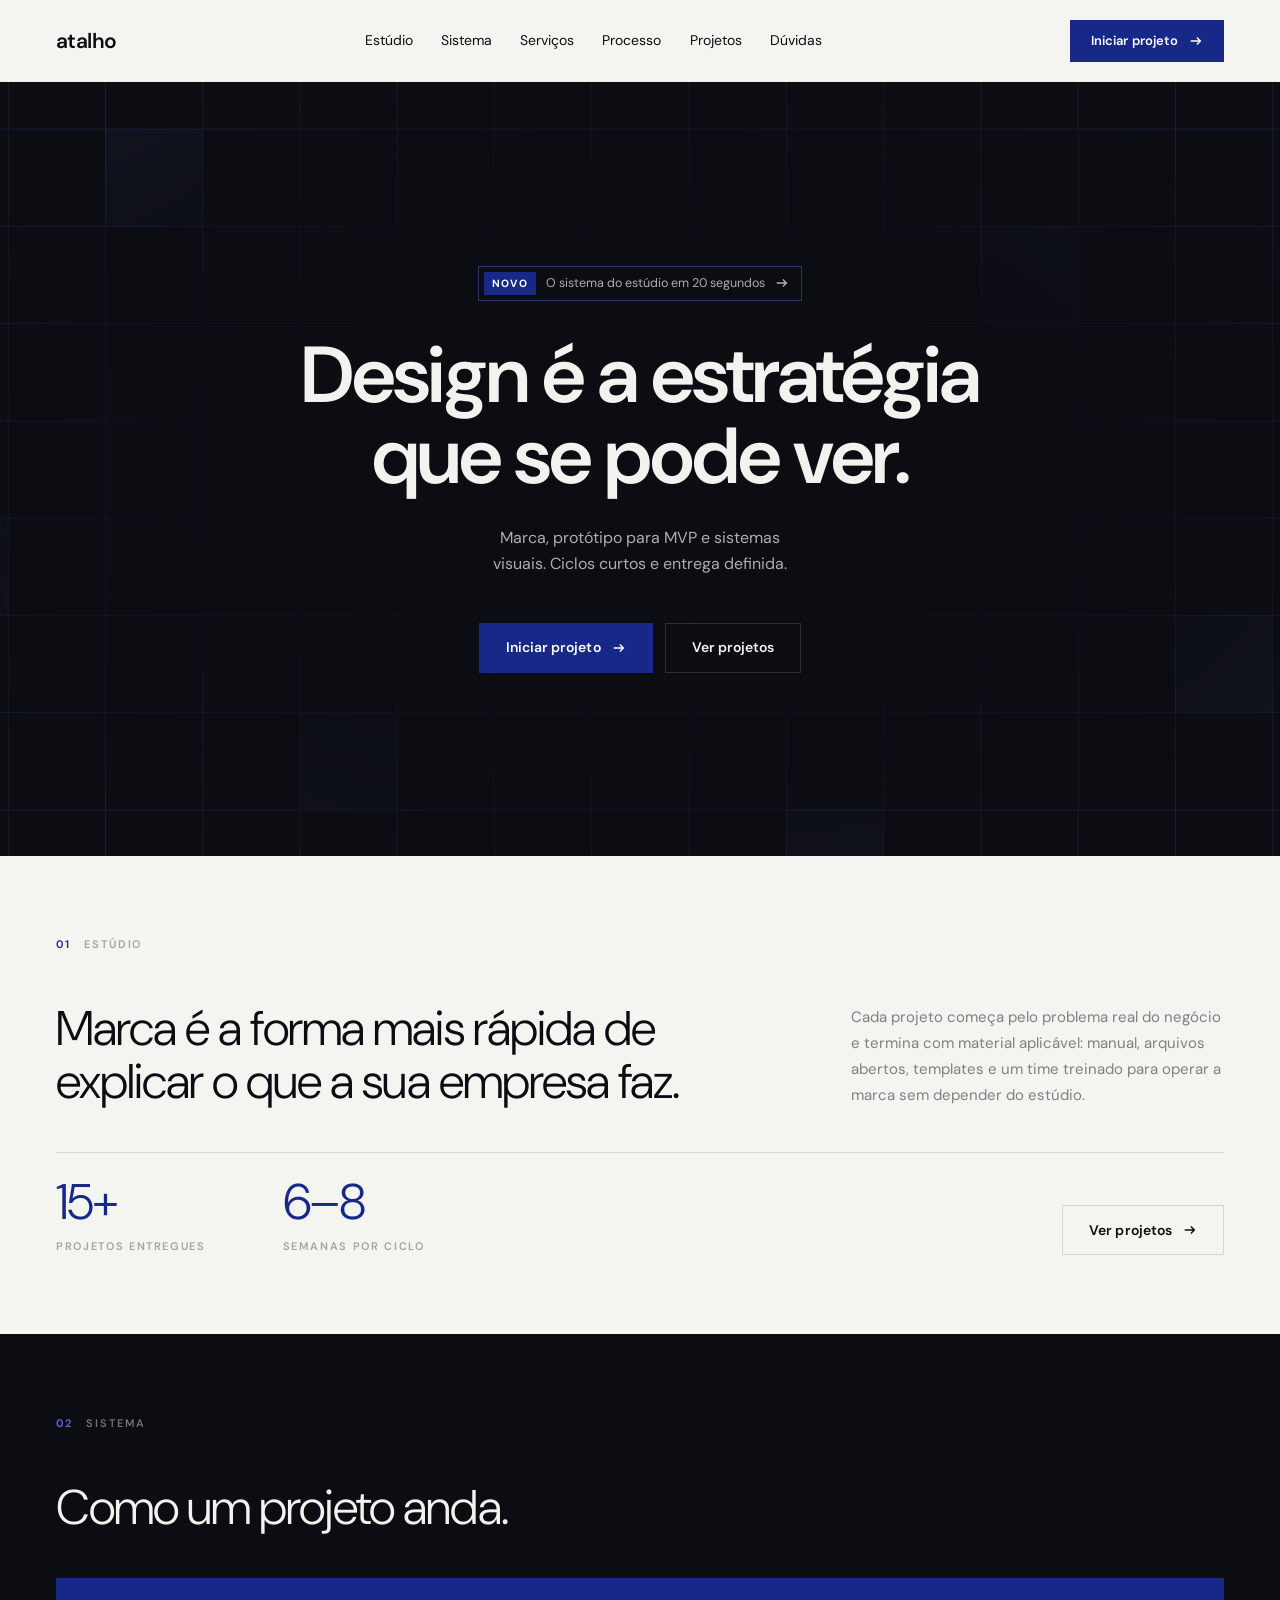
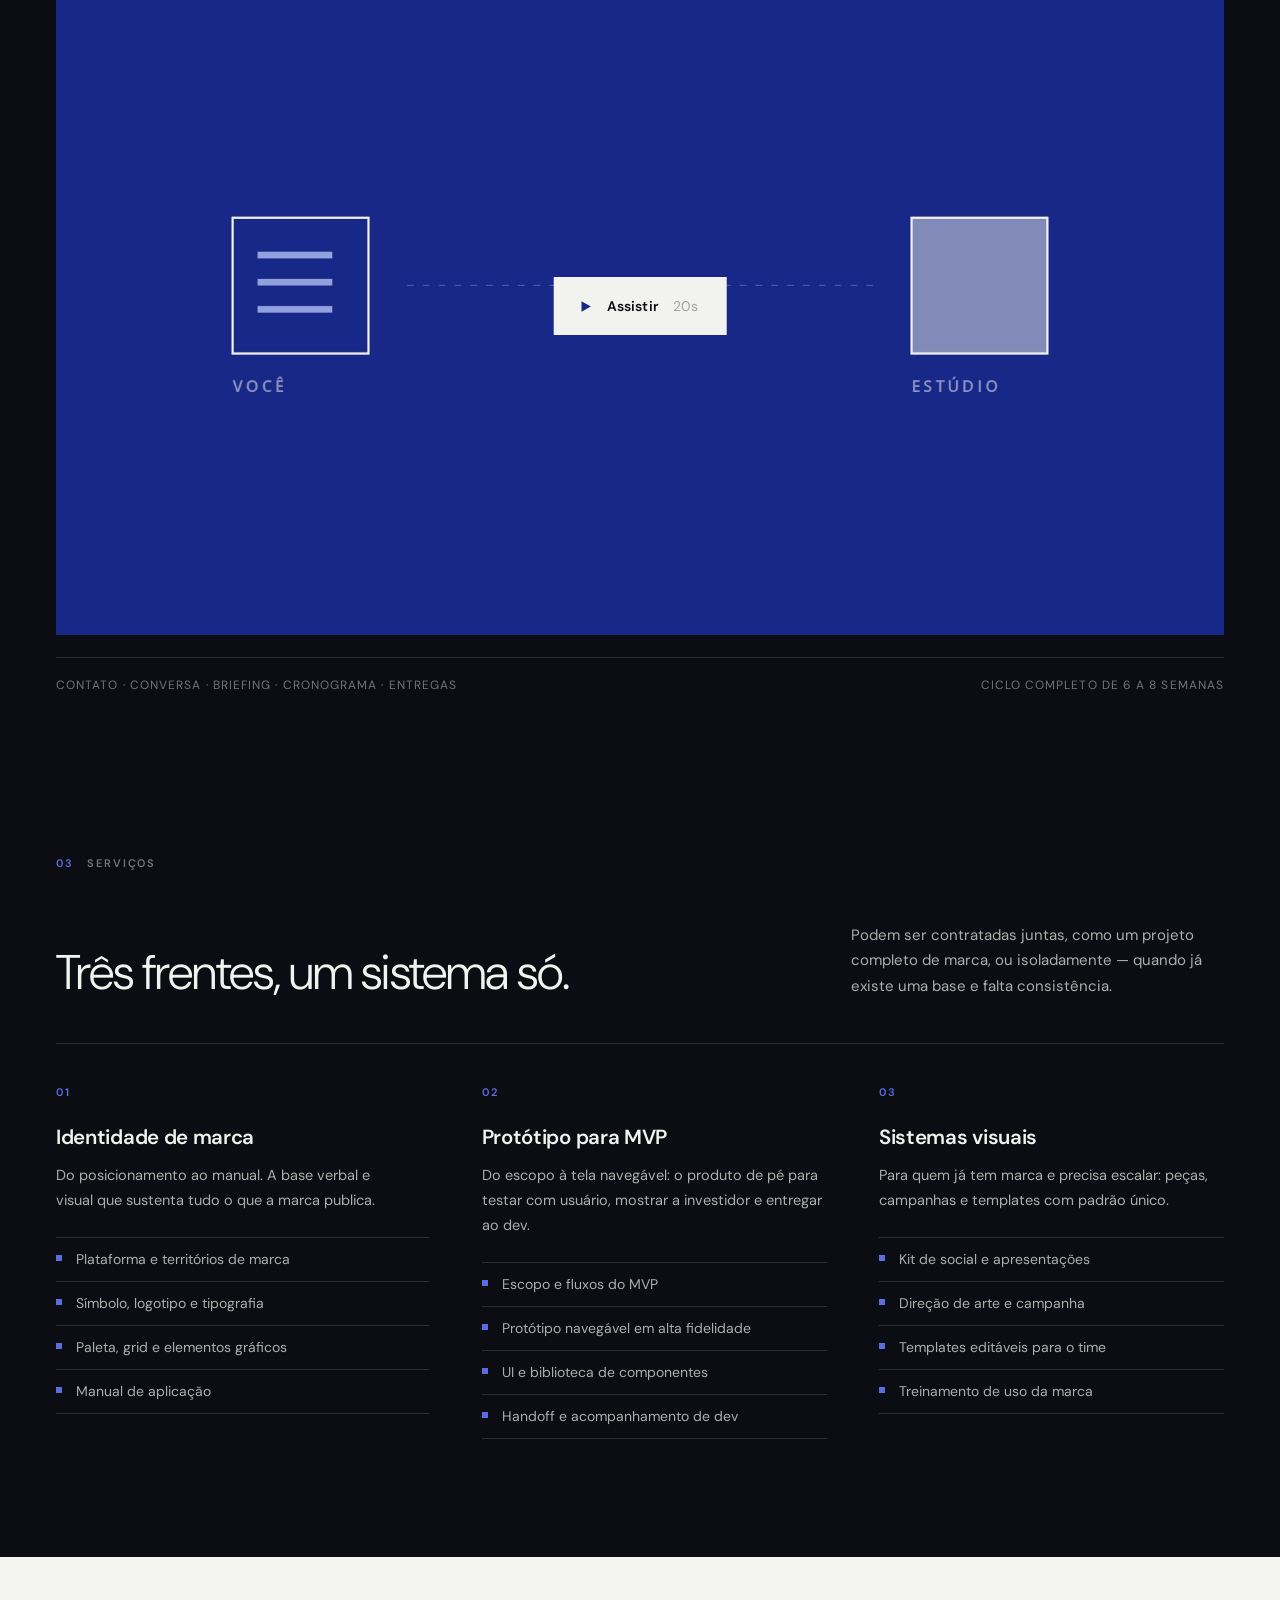
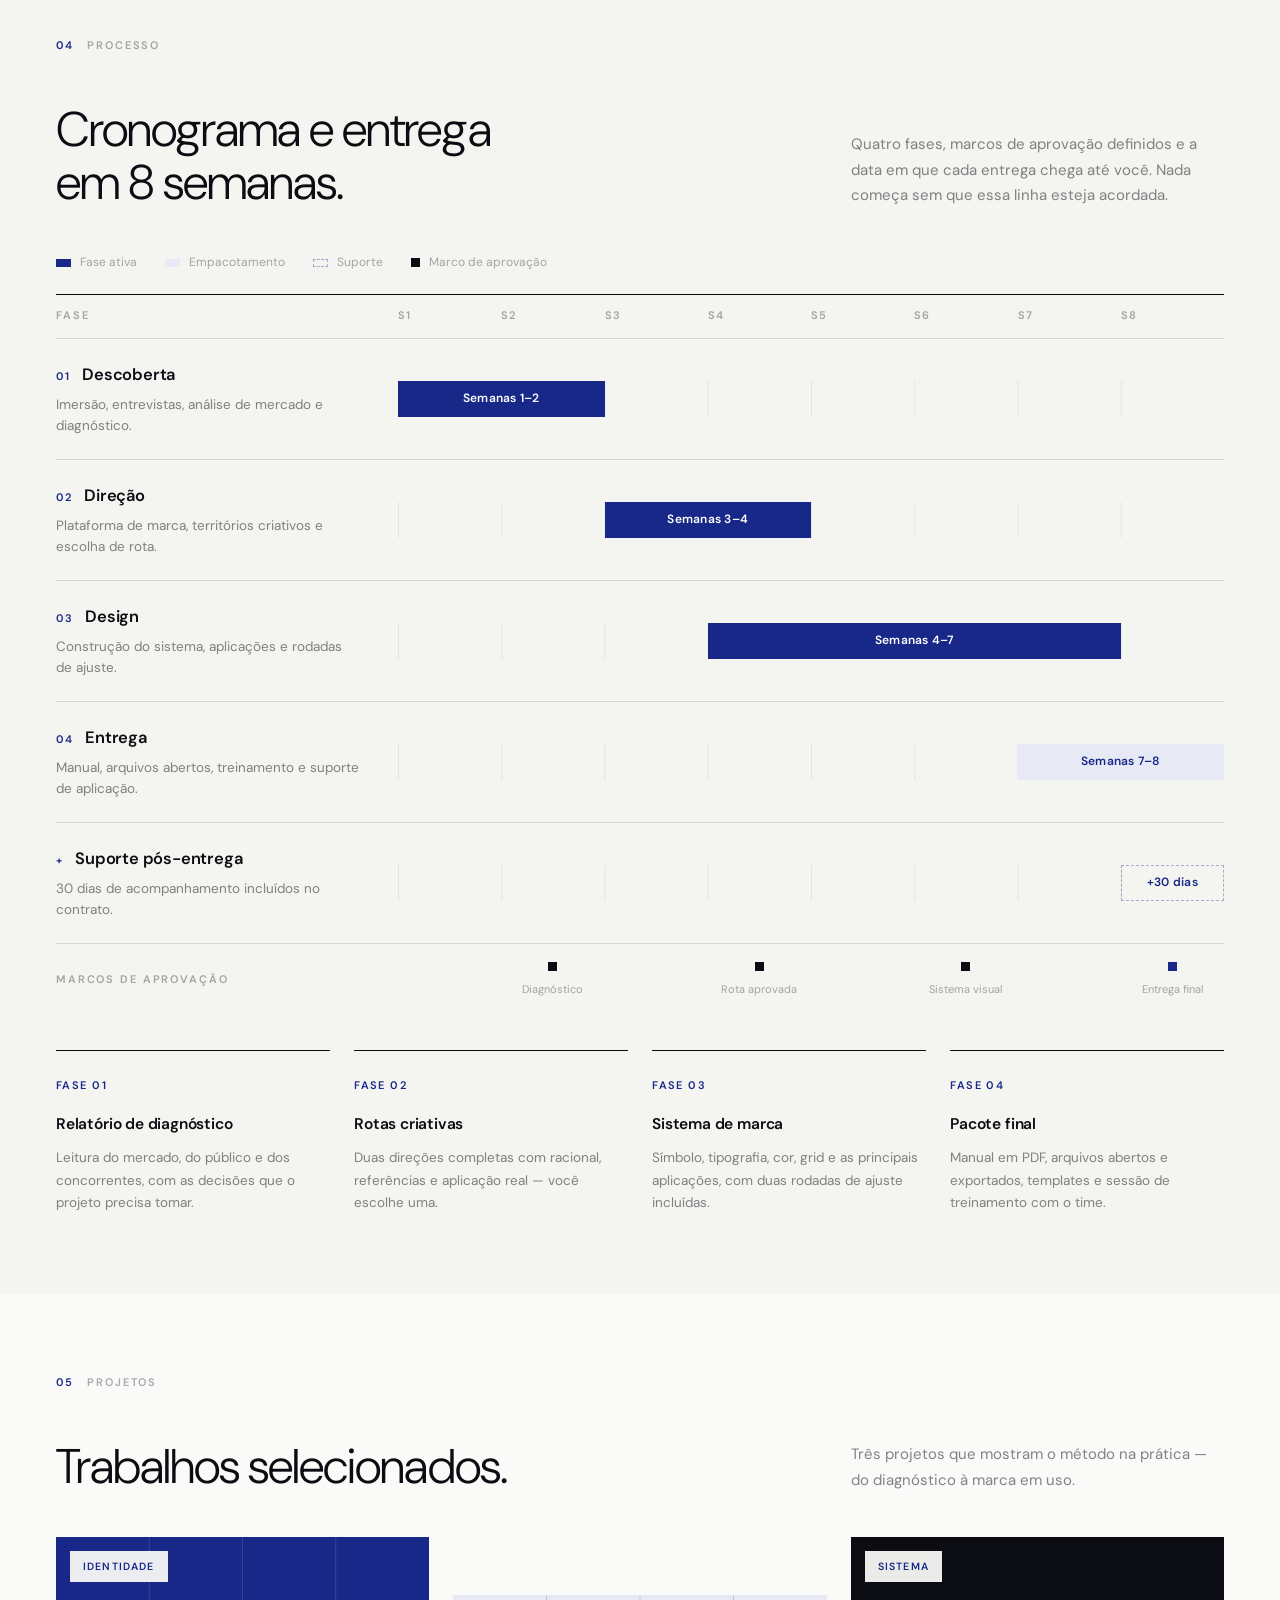
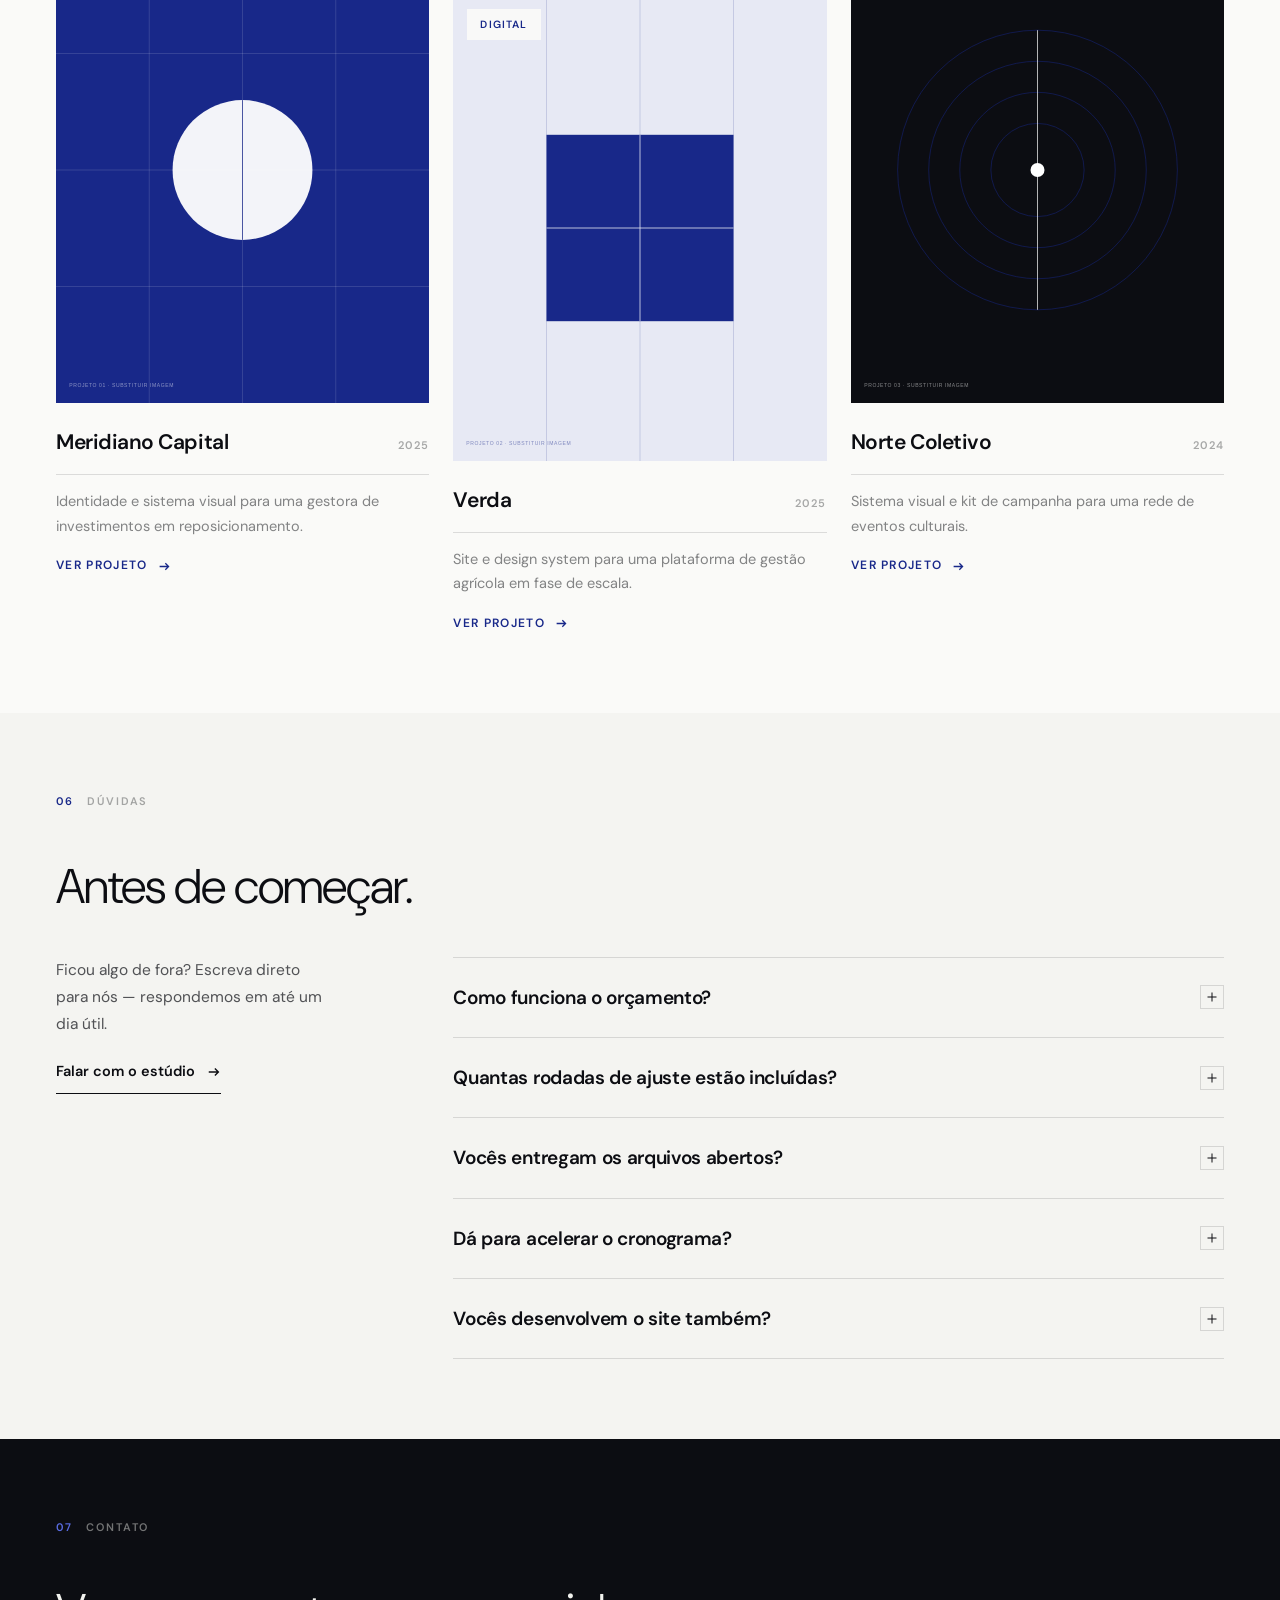
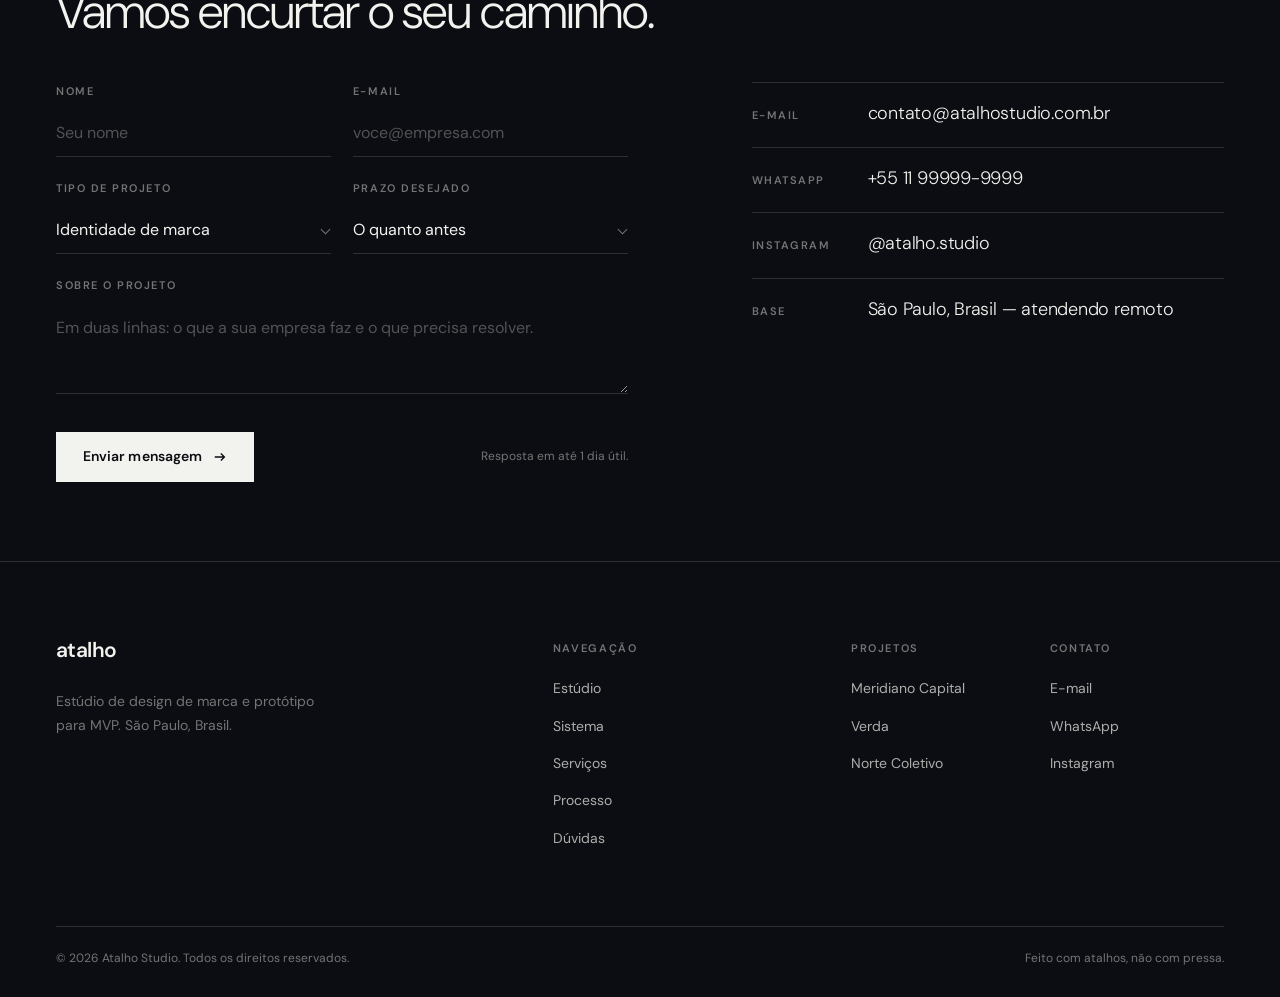
==== index.html @ b3b2bef0 "Troca a tipografia do site de Open Sans para DM Sans A Google Sans, pedida originalmente, não pode s" ====
<!DOCTYPE html>
<html lang="pt-BR">
<head>
<meta charset="utf-8">
<meta name="viewport" content="width=device-width, initial-scale=1">
<title>Atalho Studio — Estúdio de design de marca e protótipo para MVP</title>
<meta name="description" content="Atalho Studio é um estúdio de design que encurta o caminho entre a ideia e a marca pronta. Identidade visual, protótipo para MVP e sistemas de marca com processo claro e prazo definido.">
<meta name="author" content="Atalho Studio">
<meta name="theme-color" content="#182889">

<!-- Open Graph — troque a URL quando o domínio estiver no ar -->
<meta property="og:type" content="website">
<meta property="og:site_name" content="Atalho Studio">
<meta property="og:title" content="Atalho Studio — Estúdio de design">
<meta property="og:description" content="Encurtamos o caminho entre a ideia e a marca pronta.">
<meta property="og:image" content="assets/img/cover-01.svg">
<meta property="og:locale" content="pt_BR">

<link rel="icon" href="assets/img/favicon.svg" type="image/svg+xml">
<link rel="apple-touch-icon" href="assets/img/favicon.svg">
<link rel="canonical" href="./">

<!-- DM Sans hospedada no próprio site: sem depender do Google Fonts -->
<link rel="preload" href="assets/fonts/dm-sans-var-latin.woff2" as="font" type="font/woff2" crossorigin>
<link rel="stylesheet" href="assets/css/fonts.css">
<link rel="stylesheet" href="assets/css/style.css">
<noscript><style>.reveal{opacity:1;transform:none}</style></noscript>

<script type="application/ld+json">
{
  "@context":"https://schema.org",
  "@type":"ProfessionalService",
  "name":"Atalho Studio",
  "description":"Estúdio de design de marca e protótipo para MVP.",
  "email":"contato@atalhostudio.com.br",
  "areaServed":"BR",
  "knowsLanguage":["pt-BR","en"]
}
</script>
</head>
<body>

<!-- ====================== CABEÇALHO ====================== -->
<header class="header" id="header">
  <div class="shell header__bar">
    <a class="brand" href="./">atalho</a>

    <nav class="nav" aria-label="Navegação principal">
      <a href="#estudio">Estúdio</a>
      <a href="#sistema">Sistema</a>
      <a href="#servicos">Serviços</a>
      <a href="#processo">Processo</a>
      <a href="#projetos">Projetos</a>
      <a href="#duvidas">Dúvidas</a>
    </nav>

    <div class="header__cta">
      <a class="btn btn--light btn--sm" href="#contato">
        Iniciar projeto
        <svg viewBox="0 0 16 16" fill="none" aria-hidden="true"><path d="M2 8h11M9 4l4 4-4 4" stroke="currentColor" stroke-width="1.6"/></svg>
      </a>
      <button class="burger" id="burger" aria-label="Abrir menu" aria-expanded="false" aria-controls="drawer"><span></span></button>
    </div>
  </div>
</header>

<div class="drawer" id="drawer">
  <nav aria-label="Navegação mobile">
    <a class="drawer__link" href="#estudio"><i>01</i>Estúdio</a>
    <a class="drawer__link" href="#sistema"><i>02</i>Sistema</a>
    <a class="drawer__link" href="#servicos"><i>03</i>Serviços</a>
    <a class="drawer__link" href="#processo"><i>04</i>Processo</a>
    <a class="drawer__link" href="#projetos"><i>05</i>Projetos</a>
    <a class="drawer__link" href="#duvidas"><i>06</i>Dúvidas</a>
    <a class="drawer__link" href="#contato"><i>07</i>Contato</a>
  </nav>
  <div class="drawer__foot">
    <span class="micro">São Paulo · Brasil</span>
    <a class="btn btn--solid btn--sm" href="#contato">Iniciar projeto
      <svg viewBox="0 0 16 16" fill="none" aria-hidden="true"><path d="M2 8h11M9 4l4 4-4 4" stroke="currentColor" stroke-width="1.6"/></svg>
    </a>
  </div>
</div>

<main>

<!-- ====================== HERO ====================== -->
<section class="hero">
  <div class="shell">
    <div class="painel">
      <a class="selo reveal" href="#sistema">
        <span class="selo__tag">Novo</span>
        <span class="selo__txt">O sistema do estúdio em 20 segundos</span>
        <svg viewBox="0 0 16 16" fill="none" aria-hidden="true"><path d="M2 8h11M9 4l4 4-4 4" stroke="currentColor" stroke-width="1.6"/></svg>
      </a>

      <h1 class="reveal" data-d="1">Design é a estratégia que se pode ver.</h1>

      <p class="hero__lead reveal" data-d="2">Marca, protótipo para MVP e sistemas visuais.
        Ciclos curtos e entrega definida.</p>

      <div class="hero__acoes reveal" data-d="3">
        <a class="btn btn--acento" href="#contato">Iniciar projeto
          <svg viewBox="0 0 16 16" fill="none" aria-hidden="true"><path d="M2 8h11M9 4l4 4-4 4" stroke="currentColor" stroke-width="1.6"/></svg>
        </a>
        <a class="btn btn--ghost" href="#projetos">Ver projetos</a>
      </div>
    </div>
  </div>
</section>

<!-- ====================== 01 · ESTÚDIO ====================== -->
<section class="section s-paper" id="estudio">
  <div class="shell">
    <div class="g12 sec-head">
      <div class="sec-head__id reveal"><b>01</b><span class="micro">Estúdio</span></div>
      <div class="sec-head__t reveal" data-d="1"><h2 class="h2">Marca é a forma mais rápida de explicar o que a sua empresa faz.</h2></div>
      <div class="sec-head__x reveal" data-d="2"><p>Cada projeto começa pelo problema real do negócio e termina com material aplicável: manual, arquivos abertos, templates e um time treinado para operar a marca sem depender do estúdio.</p></div>
    </div>

    <div class="factbar reveal" data-d="2">
      <div class="facts">
        <div><b>15+</b><span>Projetos entregues</span></div>
        <div><b>6&ndash;8</b><span>Semanas por ciclo</span></div>
      </div>
      <a class="btn btn--ghost" href="#projetos">Ver projetos
        <svg viewBox="0 0 16 16" fill="none" aria-hidden="true"><path d="M2 8h11M9 4l4 4-4 4" stroke="currentColor" stroke-width="1.6"/></svg>
      </a>
    </div>
  </div>
</section>

<!-- ====================== 02 · SISTEMA ====================== -->
<section class="section s-dark" id="sistema">
  <div class="shell">
    <div class="g12 sec-head">
      <div class="sec-head__id reveal"><b>02</b><span class="micro">Sistema</span></div>
      <div class="sec-head__t reveal" data-d="1"><h2 class="h2">Como um projeto anda.</h2></div>
    </div>

    <!--
      VÍDEO
      Animação feita pelo estúdio. Para trocar, sobrescreva os arquivos em
      assets/video/ e o pôster em assets/img/. Instruções no LEIA-ME.md.
    -->
    <figure class="video reveal" data-src="assets/video/sistema.mp4"
            data-src-webm="assets/video/sistema.webm" data-poster="assets/img/sistema-poster.jpg">
      <img class="video__poster" src="assets/img/sistema-poster.jpg" alt="Prévia do vídeo sobre o sistema de trabalho do Atalho Studio" width="1600" height="900">
      <button class="video__btn" type="button">
        <svg viewBox="0 0 16 16" fill="currentColor" aria-hidden="true"><path d="M4 2.5v11l10-5.5-10-5.5Z"/></svg>
        Assistir <b>20s</b>
      </button>
    </figure>

    <div class="video-meta reveal">
      <span>Contato · conversa · briefing · cronograma · entregas</span>
      <span>Ciclo completo de 6 a 8 semanas</span>
    </div>
  </div>
</section>

<!-- ====================== 03 · SERVIÇOS ====================== -->
<section class="section s-dark" id="servicos">
  <div class="shell">
    <div class="g12 sec-head">
      <div class="sec-head__id reveal"><b>03</b><span class="micro">Serviços</span></div>
      <div class="sec-head__t reveal" data-d="1"><h2 class="h2">Três frentes, um sistema só.</h2></div>
      <div class="sec-head__x reveal" data-d="2"><p>Podem ser contratadas juntas, como um projeto completo de marca, ou isoladamente — quando já existe uma base e falta consistência.</p></div>
    </div>

    <div class="g12 cards">
      <article class="card reveal">
        <span class="card__n">01</span>
        <h3 class="h3">Identidade de marca</h3>
        <p>Do posicionamento ao manual. A base verbal e visual que sustenta tudo o que a marca publica.</p>
        <ul>
          <li>Plataforma e territórios de marca</li>
          <li>Símbolo, logotipo e tipografia</li>
          <li>Paleta, grid e elementos gráficos</li>
          <li>Manual de aplicação</li>
        </ul>
      </article>

      <article class="card reveal" data-d="1">
        <span class="card__n">02</span>
        <h3 class="h3">Protótipo para MVP</h3>
        <p>Do escopo à tela navegável: o produto de pé para testar com usuário, mostrar a investidor e entregar ao dev.</p>
        <ul>
          <li>Escopo e fluxos do MVP</li>
          <li>Protótipo navegável em alta fidelidade</li>
          <li>UI e biblioteca de componentes</li>
          <li>Handoff e acompanhamento de dev</li>
        </ul>
      </article>

      <article class="card reveal" data-d="2">
        <span class="card__n">03</span>
        <h3 class="h3">Sistemas visuais</h3>
        <p>Para quem já tem marca e precisa escalar: peças, campanhas e templates com padrão único.</p>
        <ul>
          <li>Kit de social e apresentações</li>
          <li>Direção de arte e campanha</li>
          <li>Templates editáveis para o time</li>
          <li>Treinamento de uso da marca</li>
        </ul>
      </article>
    </div>
  </div>
</section>

<!-- ====================== 04 · PROCESSO ====================== -->
<section class="section s-paper" id="processo">
  <div class="shell">
    <div class="g12 sec-head">
      <div class="sec-head__id reveal"><b>04</b><span class="micro">Processo</span></div>
      <div class="sec-head__t reveal" data-d="1"><h2 class="h2">Cronograma e entrega em 8 semanas.</h2></div>
      <div class="sec-head__x reveal" data-d="2"><p>Quatro fases, marcos de aprovação definidos e a data em que cada entrega chega até você. Nada começa sem que essa linha esteja acordada.</p></div>
    </div>

    <div class="legend reveal">
      <b>Fase ativa</b>
      <b class="is-soft">Empacotamento</b>
      <b class="is-line">Suporte</b>
      <b class="is-mile">Marco de aprovação</b>
    </div>

    <!-- Diagrama de cronograma -->
    <div class="gantt reveal" role="img" aria-label="Cronograma de 8 semanas em quatro fases: Descoberta nas semanas 1 e 2, Direção nas semanas 3 e 4, Design nas semanas 4 a 7, Entrega nas semanas 7 e 8, mais 30 dias de suporte após a entrega.">
      <div class="gantt__head" aria-hidden="true">
        <span class="micro">Fase</span>
        <div class="gantt__scale">
          <span>S1</span><span>S2</span><span>S3</span><span>S4</span>
          <span>S5</span><span>S6</span><span>S7</span><span>S8</span>
        </div>
      </div>

      <div class="gantt__row">
        <div class="gantt__label">
          <strong><em>01</em>Descoberta</strong>
          <span>Imersão, entrevistas, análise de mercado e diagnóstico.</span>
          <b class="gantt__when">Semanas 1–2</b>
        </div>
        <div class="gantt__track"><span class="gantt__bar" style="--s:1; --n:2">Semanas 1&ndash;2</span></div>
      </div>

      <div class="gantt__row">
        <div class="gantt__label">
          <strong><em>02</em>Direção</strong>
          <span>Plataforma de marca, territórios criativos e escolha de rota.</span>
          <b class="gantt__when">Semanas 3–4</b>
        </div>
        <div class="gantt__track"><span class="gantt__bar" style="--s:3; --n:2">Semanas 3&ndash;4</span></div>
      </div>

      <div class="gantt__row">
        <div class="gantt__label">
          <strong><em>03</em>Design</strong>
          <span>Construção do sistema, aplicações e rodadas de ajuste.</span>
          <b class="gantt__when">Semanas 4–7</b>
        </div>
        <div class="gantt__track"><span class="gantt__bar" style="--s:4; --n:4">Semanas 4&ndash;7</span></div>
      </div>

      <div class="gantt__row">
        <div class="gantt__label">
          <strong><em>04</em>Entrega</strong>
          <span>Manual, arquivos abertos, treinamento e suporte de aplicação.</span>
          <b class="gantt__when">Semanas 7–8</b>
        </div>
        <div class="gantt__track"><span class="gantt__bar gantt__bar--soft" style="--s:7; --n:2">Semanas 7&ndash;8</span></div>
      </div>

      <div class="gantt__row">
        <div class="gantt__label">
          <strong><em>+</em>Suporte pós-entrega</strong>
          <span>30 dias de acompanhamento incluídos no contrato.</span>
          <b class="gantt__when">+30 dias</b>
        </div>
        <div class="gantt__track"><span class="gantt__bar gantt__bar--line" style="--s:8; --n:1">+30 dias</span></div>
      </div>

      <div class="gantt__row gantt__row--mile" aria-hidden="true">
        <span class="micro">Marcos de aprovação</span>
        <div class="gantt__miles">
          <div style="--s:2"><i></i><small>Diagnóstico</small></div>
          <div style="--s:4"><i></i><small>Rota aprovada</small></div>
          <div style="--s:6"><i></i><small>Sistema visual</small></div>
          <div style="--s:8"><i></i><small>Entrega final</small></div>
        </div>
      </div>
    </div>


    <div class="g12 deliver">
      <div class="reveal"><span>FASE 01</span><h4>Relatório de diagnóstico</h4><p>Leitura do mercado, do público e dos concorrentes, com as decisões que o projeto precisa tomar.</p></div>
      <div class="reveal" data-d="1"><span>FASE 02</span><h4>Rotas criativas</h4><p>Duas direções completas com racional, referências e aplicação real — você escolhe uma.</p></div>
      <div class="reveal" data-d="2"><span>FASE 03</span><h4>Sistema de marca</h4><p>Símbolo, tipografia, cor, grid e as principais aplicações, com duas rodadas de ajuste incluídas.</p></div>
      <div class="reveal" data-d="3"><span>FASE 04</span><h4>Pacote final</h4><p>Manual em PDF, arquivos abertos e exportados, templates e sessão de treinamento com o time.</p></div>
    </div>
  </div>
</section>

<!-- ====================== 05 · PROJETOS ====================== -->
<section class="section s-white" id="projetos">
  <div class="shell">
    <div class="g12 sec-head">
      <div class="sec-head__id reveal"><b>05</b><span class="micro">Projetos</span></div>
      <div class="sec-head__t reveal" data-d="1"><h2 class="h2">Trabalhos selecionados.</h2></div>
      <div class="sec-head__x reveal" data-d="2"><p>Três projetos que mostram o método na prática — do diagnóstico à marca em uso.</p></div>
    </div>

    <div class="g12 work">
      <!-- SLOT 01 -->
      <a class="work__item reveal" href="projeto-01.html">
        <div class="work__media">
          <span class="work__tag">Identidade</span>
          <img src="assets/img/project-01.svg" alt="Meridiano Capital — identidade de marca" loading="lazy" width="960" height="1200">
        </div>
        <div class="work__head"><h3>Meridiano Capital</h3><b>2025</b></div>
        <p>Identidade e sistema visual para uma gestora de investimentos em reposicionamento.</p>
        <span class="work__go">Ver projeto
          <svg viewBox="0 0 16 16" fill="none" aria-hidden="true"><path d="M2 8h11M9 4l4 4-4 4" stroke="currentColor" stroke-width="1.6"/></svg>
        </span>
      </a>

      <!-- SLOT 02 -->
      <a class="work__item work__item--offset reveal" data-d="1" href="projeto-02.html">
        <div class="work__media">
          <span class="work__tag">Digital</span>
          <img src="assets/img/project-02.svg" alt="Verda — site e design system" loading="lazy" width="960" height="1200">
        </div>
        <div class="work__head"><h3>Verda</h3><b>2025</b></div>
        <p>Site e design system para uma plataforma de gestão agrícola em fase de escala.</p>
        <span class="work__go">Ver projeto
          <svg viewBox="0 0 16 16" fill="none" aria-hidden="true"><path d="M2 8h11M9 4l4 4-4 4" stroke="currentColor" stroke-width="1.6"/></svg>
        </span>
      </a>

      <!-- SLOT 03 -->
      <a class="work__item reveal" data-d="2" href="projeto-03.html">
        <div class="work__media">
          <span class="work__tag">Sistema</span>
          <img src="assets/img/project-03.svg" alt="Norte Coletivo — sistema visual e campanha" loading="lazy" width="960" height="1200">
        </div>
        <div class="work__head"><h3>Norte Coletivo</h3><b>2024</b></div>
        <p>Sistema visual e kit de campanha para uma rede de eventos culturais.</p>
        <span class="work__go">Ver projeto
          <svg viewBox="0 0 16 16" fill="none" aria-hidden="true"><path d="M2 8h11M9 4l4 4-4 4" stroke="currentColor" stroke-width="1.6"/></svg>
        </span>
      </a>
    </div>
  </div>
</section>

<!-- ====================== 06 · DÚVIDAS ====================== -->
<section class="section s-paper" id="duvidas">
  <div class="shell">
    <div class="g12 sec-head">
      <div class="sec-head__id reveal"><b>06</b><span class="micro">Dúvidas</span></div>
      <div class="sec-head__t reveal" data-d="1"><h2 class="h2">Antes de começar.</h2></div>
    </div>

    <div class="g12 faq-wrap">
      <div class="faq-wrap__t reveal">
        <p class="body" style="max-width:26ch">Ficou algo de fora? Escreva direto para nós — respondemos em até um dia útil.</p>
        <a class="link-u" href="#contato" style="margin-top:22px">Falar com o estúdio
          <svg viewBox="0 0 16 16" fill="none" aria-hidden="true"><path d="M2 8h11M9 4l4 4-4 4" stroke="currentColor" stroke-width="1.6"/></svg>
        </a>
      </div>

      <div class="faq reveal" data-d="1">
        <div class="faq__item">
          <button class="faq__q" type="button" aria-expanded="false">Como funciona o orçamento?<i aria-hidden="true"></i></button>
          <div class="faq__a"><p>Trabalhamos com preço fechado por projeto, definido depois de uma conversa de diagnóstico de 45 minutos. Você recebe uma proposta com escopo, cronograma e valor final — sem cobrança por hora e sem surpresa no meio do caminho.</p></div>
        </div>
        <div class="faq__item">
          <button class="faq__q" type="button" aria-expanded="false">Quantas rodadas de ajuste estão incluídas?<i aria-hidden="true"></i></button>
          <div class="faq__a"><p>Duas rodadas por fase, o que cobre a grande maioria dos projetos. Ajustes além disso são combinados antes de serem executados, sempre com prazo e valor claros.</p></div>
        </div>
        <div class="faq__item">
          <button class="faq__q" type="button" aria-expanded="false">Vocês entregam os arquivos abertos?<i aria-hidden="true"></i></button>
          <div class="faq__a"><p>Sim. A entrega final inclui arquivos editáveis (Figma e vetores), exportações em todos os formatos de uso, o manual de marca em PDF e templates prontos para o seu time operar sem depender do estúdio.</p></div>
        </div>
        <div class="faq__item">
          <button class="faq__q" type="button" aria-expanded="false">Dá para acelerar o cronograma?<i aria-hidden="true"></i></button>
          <div class="faq__a"><p>Dá, em parte. Projetos com escopo reduzido podem ser entregues em 4 semanas. O que não encurtamos é a fase de descoberta: é ela que evita retrabalho depois. Se o prazo for curto, ajustamos o escopo, não o método.</p></div>
        </div>
        <div class="faq__item">
          <button class="faq__q" type="button" aria-expanded="false">Vocês desenvolvem o site também?<i aria-hidden="true"></i></button>
          <div class="faq__a"><p>Fazemos o design completo e acompanhamos o desenvolvimento. Para a implementação, trabalhamos com desenvolvedores parceiros de confiança ou com o time interno do cliente — em ambos os casos, o handoff e a revisão final são nossos.</p></div>
        </div>
      </div>
    </div>
  </div>
</section>

<!-- ====================== 07 · CONTATO ====================== -->
<section class="section s-dark" id="contato">
  <div class="shell">
    <div class="g12 sec-head">
      <div class="sec-head__id reveal"><b>07</b><span class="micro">Contato</span></div>
      <div class="sec-head__t reveal" data-d="1"><h2 class="h2">Vamos encurtar o seu caminho.</h2></div>
    </div>

    <div class="g12">
      <!--
        FORMULÁRIO
        Por padrão o botão abre o e-mail do visitante já preenchido (funciona em
        qualquer hospedagem estática, inclusive na Hostinger, sem configuração).
        Para receber direto na caixa de entrada, veja o LEIA-ME.md.
      -->
      <div class="contact__form">
        <form class="form reveal" data-d="1" id="form" data-to="contato@atalhostudio.com.br" novalidate>
          <div class="form__row">
            <div class="field">
              <label for="f-nome">Nome</label>
              <input id="f-nome" name="nome" type="text" placeholder="Seu nome" required>
            </div>
            <div class="field">
              <label for="f-email">E-mail</label>
              <input id="f-email" name="email" type="email" placeholder="voce@empresa.com" required>
            </div>
          </div>

          <div class="form__row">
            <div class="field field--select">
              <label for="f-tipo">Tipo de projeto</label>
              <select id="f-tipo" name="tipo">
                <option>Identidade de marca</option>
                <option>Protótipo para MVP</option>
                <option>Sistema visual</option>
                <option>Ainda não sei</option>
              </select>
            </div>
            <div class="field field--select">
              <label for="f-prazo">Prazo desejado</label>
              <select id="f-prazo" name="prazo">
                <option>O quanto antes</option>
                <option>Nos próximos 30 dias</option>
                <option>Nos próximos 90 dias</option>
                <option>Só planejando</option>
              </select>
            </div>
          </div>

          <div class="field">
            <label for="f-msg">Sobre o projeto</label>
            <textarea id="f-msg" name="mensagem" rows="3" placeholder="Em duas linhas: o que a sua empresa faz e o que precisa resolver." required></textarea>
          </div>

          <div class="form__foot">
            <button class="btn btn--light" type="submit">
              Enviar mensagem
              <svg viewBox="0 0 16 16" fill="none" aria-hidden="true"><path d="M2 8h11M9 4l4 4-4 4" stroke="currentColor" stroke-width="1.6"/></svg>
            </button>
            <p id="form-status" role="status">Resposta em até 1 dia útil.</p>
          </div>
        </form>
      </div>

      <div class="contact__t">
        <ul class="contact__list reveal">
          <!-- SUBSTITUA pelos seus dados reais -->
          <li><small>E-mail</small><a href="mailto:contato@atalhostudio.com.br">contato@atalhostudio.com.br</a></li>
          <li><small>WhatsApp</small><a href="https://wa.me/5511999999999" target="_blank" rel="noopener">+55 11 99999-9999</a></li>
          <li><small>Instagram</small><a href="https://instagram.com/atalho.studio" target="_blank" rel="noopener">@atalho.studio</a></li>
          <li><small>Base</small><span>São Paulo, Brasil — atendendo remoto</span></li>
        </ul>
      </div>
    </div>
  </div>
</section>

</main>

<!-- ====================== RODAPÉ ====================== -->
<footer class="footer">
  <div class="shell">
    <div class="g12">
      <div class="footer__brand">
        <a class="brand" href="./">atalho</a>
        <p>Estúdio de design de marca e protótipo para MVP. São Paulo, Brasil.</p>
      </div>

      <div class="footer__col">
        <h5>Navegação</h5>
        <ul>
          <li><a href="#estudio">Estúdio</a></li>
          <li><a href="#sistema">Sistema</a></li>
          <li><a href="#servicos">Serviços</a></li>
          <li><a href="#processo">Processo</a></li>
          <li><a href="#duvidas">Dúvidas</a></li>
        </ul>
      </div>

      <div class="footer__col">
        <h5>Projetos</h5>
        <ul>
          <li><a href="projeto-01.html">Meridiano Capital</a></li>
          <li><a href="projeto-02.html">Verda</a></li>
          <li><a href="projeto-03.html">Norte Coletivo</a></li>
        </ul>
      </div>

      <div class="footer__col">
        <h5>Contato</h5>
        <ul>
          <li><a href="mailto:contato@atalhostudio.com.br">E-mail</a></li>
          <li><a href="https://wa.me/5511999999999" target="_blank" rel="noopener">WhatsApp</a></li>
          <li><a href="https://instagram.com/atalho.studio" target="_blank" rel="noopener">Instagram</a></li>
        </ul>
      </div>
    </div>

    <div class="footer__bot">
      <span>&copy; <span id="ano">2026</span> Atalho Studio. Todos os direitos reservados.</span>
      <span>Feito com atalhos, não com pressa.</span>
    </div>
  </div>
</footer>

<script src="assets/js/main.js" defer></script>
</body>
</html>
---- assets/css/fonts.css ----
/* =========================================================
   ATALHO STUDIO — DM Sans hospedada no próprio servidor
   Arquivo variável (pesos 300 a 700 num único download, mais
   o eixo óptico), subconjuntos latin e latin-ext, que cobrem
   o português inteiro.
   Fonte: Google Fonts · SIL Open Font License 1.1
   ========================================================= */

/* latin-ext */
@font-face{
  font-family:'DM Sans';
  font-style:normal;
  font-weight:300 700;
  font-display:swap;
  src:url(../fonts/dm-sans-var-latin-ext.woff2) format('woff2');
  unicode-range:U+0100-02BA,U+02BD-02C5,U+02C7-02CC,U+02CE-02D7,U+02DD-02FF,U+0304,U+0308,U+0329,U+1D00-1DBF,U+1E00-1E9F,U+1EF2-1EFF,U+2020,U+20A0-20AB,U+20AD-20C0,U+2113,U+2C60-2C7F,U+A720-A7FF;
}
/* latin */
@font-face{
  font-family:'DM Sans';
  font-style:normal;
  font-weight:300 700;
  font-display:swap;
  src:url(../fonts/dm-sans-var-latin.woff2) format('woff2');
  unicode-range:U+0000-00FF,U+0131,U+0152-0153,U+02BB-02BC,U+02C6,U+02DA,U+02DC,U+0304,U+0308,U+0329,U+2000-206F,U+20AC,U+2122,U+2191,U+2193,U+2212,U+2215,U+FEFF,U+FFFD;
}
---- assets/css/style.css ----
/* =========================================================
   ATALHO STUDIO
   Sistema visual: grade de 12 colunas, tipografia DM Sans,
   cujo desenho já é estreito — por isso o tracking negativo dos
   tamanhos de display é mais brando do que seria com uma grotesca
   tradicional,
   azul #182889 como única cor de destaque.
   ========================================================= */

/* ---------- 1. Tokens ---------- */
:root{
  --brand:        #182889;
  --brand-deep:   #0f1a5e;
  --brand-claro:  #5a6ce2;   /* o mesmo azul, clareado para ler sobre escuro */
  --brand-lift:   #23359f;
  --brand-soft:   #e7e9f4;
  --brand-tint:   rgba(24, 40, 137, .08);

  --ink:          #0c0d12;
  --ink-2:        #16181f;
  --ink-70:       rgba(12, 13, 18, .70);
  --ink-50:       rgba(12, 13, 18, .50);
  --ink-35:       rgba(12, 13, 18, .35);
  --line:         rgba(12, 13, 18, .13);
  --line-soft:    rgba(12, 13, 18, .07);

  --paper:        #f4f4f1;
  --paper-2:      #fafaf8;
  --on-dark:      #f2f2ee;
  --on-dark-70:   rgba(242, 242, 238, .70);
  --on-dark-45:   rgba(242, 242, 238, .45);
  --line-dark:    rgba(90, 108, 226, .42);
  --on-dark-line: rgba(242, 242, 238, .15);

  --shell:        1280px;
  --gut:          clamp(20px, 4.4vw, 56px);
  --colgap:       clamp(14px, 1.9vw, 28px);
  --section:      clamp(56px, 6.2vw, 96px);
  --ease:         cubic-bezier(.22, .61, .36, 1);
}

/* ---------- 2. Reset ---------- */
*,*::before,*::after{ box-sizing:border-box; }
html{ -webkit-text-size-adjust:100%; scroll-behavior:smooth; }
body{
  margin:0;
  font-family:"DM Sans","Helvetica Neue",Arial,sans-serif;
  font-size:16px; font-weight:400; line-height:1.65;
  color:var(--ink); background:var(--paper);
  -webkit-font-smoothing:antialiased; text-rendering:optimizeLegibility;
}
img,svg{ display:block; max-width:100%; }
a{ color:inherit; text-decoration:none; }
button{ font:inherit; color:inherit; background:none; border:0; cursor:pointer; }
h1,h2,h3,h4,p,figure,blockquote{ margin:0; }
ul,ol{ margin:0; padding:0; list-style:none; }
::selection{ background:var(--brand); color:#fff; }
:focus-visible{ outline:2px solid var(--brand); outline-offset:4px; }
.s-dark :focus-visible,.hero :focus-visible{ outline-color:var(--on-dark); }

/* ---------- 3. Estrutura ---------- */
.shell{ width:100%; max-width:var(--shell); margin-inline:auto; padding-inline:var(--gut); }
.section{ padding-block:var(--section); }
section[id]{ scroll-margin-top:90px; }
.s-dark { background:var(--ink);    color:var(--on-dark); }
.s-brand{ background:var(--brand);  color:var(--on-dark); }
.s-paper{ background:var(--paper); }
.s-white{ background:var(--paper-2); }

.g12{ display:grid; grid-template-columns:repeat(12, 1fr); gap:var(--colgap); }

/* ---------- 4. Tipografia ---------- */
.display{
  font-weight:300; font-size:clamp(38px, 5.5vw, 76px);
  line-height:1.03; letter-spacing:-.024em;
  text-wrap:balance;
}
.h2{
  font-weight:300; font-size:clamp(29px, 3.8vw, 50px);
  line-height:1.08; letter-spacing:-.02em;
  text-wrap:balance;
}
.h3{ font-weight:600; font-size:clamp(18px, 1.6vw, 21px); line-height:1.3; letter-spacing:-.015em; }
.lead{
  font-weight:300; font-size:clamp(19px, 2.2vw, 29px);
  line-height:1.38; letter-spacing:-.021em;
  text-wrap:pretty;
}
.body{ font-size:15.5px; line-height:1.75; color:var(--ink-70); }
.s-dark .body,.s-brand .body{ color:var(--on-dark-70); }

.micro{
  font-size:11px; font-weight:600; letter-spacing:.17em; text-transform:uppercase;
  color:var(--ink-35);
}
.s-dark .micro,.s-brand .micro,.footer .micro{ color:var(--on-dark-45); }
.accent{ color:var(--brand); }
.s-dark .accent{ color:var(--brand-claro); }

/* ---------- 5. Botões e links ---------- */
.btn{
  display:inline-flex; align-items:center; gap:11px;
  height:50px; padding:0 26px; border-radius:0;
  font-size:14px; font-weight:600; letter-spacing:.005em;
  border:1px solid transparent; white-space:nowrap;
  transition:background .25s var(--ease), color .25s var(--ease), border-color .25s var(--ease);
}
.btn svg{ width:14px; height:14px; flex:none; transition:transform .3s var(--ease); }
.btn:hover svg{ transform:translateX(4px); }
.btn--solid{ background:var(--brand); color:#fff; }
.btn--solid:hover{ background:var(--brand-deep); }
.btn--light{ background:var(--on-dark); color:var(--ink); }
.btn--light:hover{ background:#fff; }
.header .btn--light{ background:var(--brand); color:#fff; }
.header .btn--light:hover{ background:var(--brand-deep); }
.btn--ghost{ border-color:var(--line); color:var(--ink); }
.btn--ghost:hover{ border-color:var(--brand); color:var(--brand); }
.s-dark .btn--ghost,.s-brand .btn--ghost,.hero .btn--ghost{ border-color:var(--on-dark-line); color:var(--on-dark); }
.s-dark .btn--ghost:hover,.s-brand .btn--ghost:hover,.hero .btn--ghost:hover{ border-color:var(--on-dark); background:rgba(242,242,238,.06); }
.btn--sm{ height:42px; padding:0 20px; font-size:13px; }

.link-u{
  display:inline-flex; align-items:center; gap:12px; padding-bottom:9px;
  font-size:14.5px; font-weight:600; border-bottom:1px solid currentColor;
  transition:gap .25s var(--ease);
}
.link-u:hover{ gap:20px; }
.link-u svg{ width:14px; height:14px; }

/* ---------- 6. Cabeçalho ---------- */
.header{
  position:sticky; top:0; z-index:60; padding-block:20px;
  background:var(--paper); color:var(--ink);
  box-shadow:0 1px 0 var(--line);
  transition:padding .3s var(--ease), box-shadow .35s var(--ease);
}
.header__bar{ display:flex; align-items:center; justify-content:space-between; gap:24px; }
.header.is-stuck{ padding-block:13px; box-shadow:0 1px 0 var(--line), 0 8px 28px rgba(12,13,18,.06); }

.brand{
  display:inline-flex; align-items:baseline; flex:none;
  font-size:21px; font-weight:600; letter-spacing:-.026em; line-height:1;
  color:inherit;
}

.nav{ display:flex; align-items:center; gap:clamp(16px, 2.2vw, 32px); }
.nav a{
  font-size:14px; color:var(--ink); opacity:1;
  transition:text-decoration-color .2s var(--ease);
  text-decoration:underline 1px transparent; text-underline-offset:6px;
}
.nav a:hover{ text-decoration-color:currentColor; }
.header__cta{ display:flex; align-items:center; gap:12px; }


.burger{ display:none; width:42px; height:42px; align-items:center; justify-content:center; margin-right:-10px; }
.burger span{ display:block; width:20px; height:1.5px; background:currentColor; position:relative; transition:background .2s; }
.burger span::before,.burger span::after{
  content:""; position:absolute; left:0; width:20px; height:1.5px; background:currentColor;
  transition:transform .3s var(--ease);
}
.burger span::before{ top:-6px; } .burger span::after{ top:6px; }
body.nav-open .burger span{ background:transparent; }
body.nav-open .burger span::before{ transform:translateY(6px) rotate(45deg); }
body.nav-open .burger span::after { transform:translateY(-6px) rotate(-45deg); }

.drawer{
  position:fixed; inset:0; z-index:55; background:var(--paper); color:var(--ink);
  padding:104px var(--gut) 36px; display:flex; flex-direction:column; justify-content:space-between;
  opacity:0; visibility:hidden; transform:translateY(-6px);
  transition:opacity .3s var(--ease), transform .3s var(--ease), visibility .3s;
}
body.nav-open .drawer{ opacity:1; visibility:visible; transform:none; }
.drawer__link{
  display:flex; align-items:baseline; gap:14px; padding:15px 0; border-bottom:1px solid var(--line);
  font-size:25px; font-weight:300; letter-spacing:-.021em;
}
.drawer__link i{ font-style:normal; font-size:11px; font-weight:600; letter-spacing:.12em; color:var(--ink-35); }
.drawer__foot{ display:flex; flex-wrap:wrap; gap:14px; align-items:center; justify-content:space-between; }

/* ---------- 7. Hero ---------- */
.hero{
  position:relative; overflow:hidden;
  /* preto, com o azul como única cor de destaque: é ele que desenha a grade,
     o selo e o botão principal */
  background:var(--ink); color:var(--on-dark);
  --celula:clamp(74px, 7.6vw, 128px);
  --grade:rgba(90, 108, 226, .16);
  display:flex; align-items:center;
  min-height:clamp(560px, 86vh, 840px);
  padding:clamp(56px, 8vh, 110px) 0 clamp(56px, 8vh, 110px);
}
/* Textura de fundo: uma grade de linhas finas, com alguns quadrados acesos.
   As linhas são dois gradientes de uma listra só — um na vertical, outro na
   horizontal — repetidos pelo `background-size`. Os quadrados acesos são
   camadas `no-repeat` de uma célula, posicionadas a partir do centro: como a
   grade também parte do centro, cada um cai exatamente dentro de uma célula
   em qualquer largura de tela.

   A máscara apaga a grade no meio, onde fica o texto, e a devolve em direção
   às bordas. Fica num pseudo-elemento porque, no `.hero`, ela apagaria
   também o texto.                                                          */
.hero::before{
  content:''; position:absolute; inset:0; z-index:0; pointer-events:none;
  --aceso:rgba(90, 108, 226, .055);
  background-image:
    linear-gradient(to right,  var(--grade) 1px, transparent 1px),
    linear-gradient(to bottom, var(--grade) 1px, transparent 1px),
    linear-gradient(var(--aceso), var(--aceso)),
    linear-gradient(var(--aceso), var(--aceso)),
    linear-gradient(var(--aceso), var(--aceso)),
    linear-gradient(var(--aceso), var(--aceso)),
    linear-gradient(var(--aceso), var(--aceso)),
    linear-gradient(var(--aceso), var(--aceso));
  background-size:var(--celula) var(--celula);
  background-repeat:repeat, repeat, no-repeat, no-repeat, no-repeat, no-repeat, no-repeat, no-repeat;
  background-position:
    center center,
    center center,
    calc(50% - 5 * var(--celula)) calc(50% - 3 * var(--celula)),
    calc(50% - 3 * var(--celula)) calc(50% + 3 * var(--celula)),
    calc(50% + 4 * var(--celula)) calc(50% - 2 * var(--celula)),
    calc(50% + 6 * var(--celula)) calc(50% + 2 * var(--celula)),
    calc(50% - 7 * var(--celula)) calc(50% + 1 * var(--celula)),
    calc(50% + 2 * var(--celula)) calc(50% + 4 * var(--celula));
  -webkit-mask-image:radial-gradient(ellipse 62% 58% at 50% 50%, transparent 30%, rgba(0,0,0,.40) 68%, #000 100%);
          mask-image:radial-gradient(ellipse 62% 58% at 50% 50%, transparent 30%, rgba(0,0,0,.40) 68%, #000 100%);
}
.hero .shell{ position:relative; z-index:1; width:100%; }
/* tudo centrado numa coluna só, como no layout de referência */
.painel{ max-width:900px; margin-inline:auto; text-align:center; }

/* o selo: quadrado, como o resto do site */
.selo{
  display:inline-flex; align-items:center; gap:10px;
  padding:5px 12px 5px 5px; border:1px solid var(--line-dark);
  font-size:12.5px; color:var(--on-dark-70); text-decoration:none;
  transition:border-color .18s ease, color .18s ease;
}
.selo:hover{ border-color:var(--on-dark-45); color:var(--on-dark); }
.selo__tag{
  background:var(--brand); color:#fff; padding:3px 8px;
  font-size:10.5px; font-weight:700; letter-spacing:.1em; text-transform:uppercase;
}
.selo svg{ width:14px; height:14px; flex:none; }

.hero h1{
  margin-top:clamp(22px, 3vw, 34px); margin-inline:auto; max-width:15ch;
  font-weight:600; font-size:clamp(40px, 6.2vw, 88px);
  line-height:1.02; letter-spacing:-.026em; text-wrap:balance;
}

.hero__lead{
  margin:clamp(18px, 2.2vw, 28px) auto 0; max-width:42ch;
  font-size:clamp(15.5px, 1.25vw, 18px); line-height:1.62; color:var(--on-dark-70);
  text-wrap:balance;
}
.hero__acoes{
  display:flex; flex-wrap:wrap; justify-content:center; gap:12px;
  margin-top:clamp(30px, 3.6vw, 46px);
}
.btn--acento{ background:var(--brand); color:#fff; }
.btn--acento:hover{ background:var(--brand-deep); }


/* ---------- 8. Cabeçalho de seção ---------- */
.sec-head{
  align-items:end; margin-bottom:clamp(30px, 3.4vw, 50px);
}
.sec-head__id{
  grid-column:1 / 13; display:flex; align-items:baseline; gap:14px;
  margin-bottom:clamp(18px, 2vw, 30px);
}
.sec-head__id b{ font-size:11px; font-weight:600; letter-spacing:.1em; color:var(--brand); }
.s-dark .sec-head__id b{ color:var(--brand-claro); }
.sec-head__t{ grid-column:1 / 8; }
.sec-head__x{ grid-column:9 / 13; align-self:end; }
.sec-head__x p{ font-size:15px; line-height:1.72; color:var(--ink-50); }
.s-dark .sec-head__x p{ color:var(--on-dark-70); }

/* ---------- 9. Estúdio ---------- */

.factbar{
  margin-top:clamp(6px, 1.2vw, 16px); padding-top:24px; border-top:1px solid var(--line);
  display:flex; flex-wrap:wrap; align-items:flex-end; justify-content:space-between; gap:32px;
}
.facts{ display:flex; flex-wrap:wrap; gap:clamp(36px, 6vw, 88px); }
.facts b{ display:block; font-size:clamp(34px, 4vw, 50px); font-weight:300; letter-spacing:-.024em; line-height:1; color:var(--brand); }
.facts span{ display:block; margin-top:10px; font-size:11px; font-weight:600; letter-spacing:.15em; text-transform:uppercase; color:var(--ink-35); }

/* ---------- 10. Serviços ---------- */
.cards{ border-top:1px solid var(--on-dark-line); }
.card{
  grid-column:span 4; padding:clamp(26px, 2.6vw, 38px) 0 clamp(30px, 3vw, 44px);
  position:relative; transition:opacity .3s var(--ease);
}
.card__n{ font-size:11px; font-weight:600; letter-spacing:.1em; color:var(--brand-claro); }
.card h3{ margin:20px 0 12px; }
.card > p{ font-size:14.5px; line-height:1.72; color:var(--on-dark-70); max-width:34ch; }
.card ul{ margin-top:24px; border-bottom:1px solid var(--on-dark-line); }
.card li{
  position:relative; padding:10px 0 10px 20px; font-size:14px; color:var(--on-dark-70);
  border-top:1px solid var(--on-dark-line);
}
.card li::before{
  content:""; position:absolute; left:0; top:17px; width:6px; height:6px;
  background:var(--brand-claro);
}
.cards .card + .card{ padding-left:clamp(20px, 2.2vw, 34px); }

/* ---------- 10b. Sistema (vídeo) ---------- */
.video{
  position:relative; margin:0; overflow:hidden;
  aspect-ratio:16 / 9; background:var(--brand-deep);
}
.video__poster{ width:100%; height:100%; object-fit:cover; }
.video video,.video iframe{ position:absolute; inset:0; width:100%; height:100%; border:0; background:#000; }
.video__btn{
  position:absolute; left:50%; top:50%; transform:translate(-50%, -50%);
  display:inline-flex; align-items:center; gap:14px;
  height:58px; padding:0 28px 0 24px;
  background:var(--on-dark); color:var(--ink);
  font-size:14px; font-weight:600; letter-spacing:.01em;
  transition:background .25s var(--ease), transform .3s var(--ease);
}
.video__btn:hover{ background:#fff; transform:translate(-50%, -50%) scale(1.03); }
.video__btn svg{ width:15px; height:15px; flex:none; color:var(--brand); }
.video__btn b{ font-weight:400; color:var(--ink-35); }
.video.is-playing .video__btn,.video.is-playing .video__poster{ display:none; }

.video-meta{
  margin-top:22px; padding-top:18px; border-top:1px solid var(--on-dark-line);
  display:flex; flex-wrap:wrap; gap:10px 32px; justify-content:space-between;
  font-size:12px; letter-spacing:.09em; text-transform:uppercase; color:var(--on-dark-45);
}

/* ---------- 11. Cronograma ---------- */
.gantt{ border-top:1px solid var(--ink); }
.gantt__head,.gantt__row{
  display:grid; grid-template-columns:minmax(200px, 26%) 1fr; gap:clamp(18px, 3vw, 44px); align-items:center;
}
.gantt__head{ padding-block:11px 13px; border-bottom:1px solid var(--line); }
.gantt__row{ padding-block:22px; border-bottom:1px solid var(--line); }
.gantt__scale,.gantt__track,.gantt__miles{ display:grid; grid-template-columns:repeat(8, 1fr); }
.gantt__scale span{ font-size:11px; font-weight:600; letter-spacing:.1em; color:var(--ink-35); }
.gantt__label strong{ display:flex; align-items:baseline; gap:12px; font-size:16.5px; font-weight:600; letter-spacing:-.012em; }
.gantt__label em{ font-style:normal; font-size:11px; letter-spacing:.1em; color:var(--brand); }
.gantt__when{ display:none; }
.gantt__label span{ display:block; margin-top:7px; font-size:13.5px; line-height:1.55; color:var(--ink-50); }
.gantt__track{
  position:relative; min-height:36px; align-items:center;
  background-image:linear-gradient(90deg, var(--line-soft) 1px, transparent 1px);
  background-size:calc(100% / 8) 100%;
}
.gantt__bar{
  grid-column:var(--s) / span var(--n);
  display:flex; align-items:center; justify-content:center;
  height:36px; padding:0 14px; border-radius:0;
  background:var(--brand); color:#fff;
  font-size:12px; font-weight:600; letter-spacing:.02em; white-space:nowrap;
  transform-origin:left; transform:scaleX(.02); opacity:0;
  transition:transform .75s var(--ease), opacity .4s var(--ease);
}
.gantt.is-in .gantt__bar{ transform:none; opacity:1; }
.gantt.is-in .gantt__row:nth-of-type(1) .gantt__bar{ transition-delay:.05s; }
.gantt.is-in .gantt__row:nth-of-type(2) .gantt__bar{ transition-delay:.17s; }
.gantt.is-in .gantt__row:nth-of-type(3) .gantt__bar{ transition-delay:.29s; }
.gantt.is-in .gantt__row:nth-of-type(4) .gantt__bar{ transition-delay:.41s; }
.gantt.is-in .gantt__row:nth-of-type(5) .gantt__bar{ transition-delay:.53s; }
.gantt__bar--soft{ background:var(--brand-soft); color:var(--brand); }
.gantt__bar--line{ background:transparent; border:1px dashed rgba(24,40,137,.35); color:var(--brand); }

.gantt__row--mile{ border-bottom:0; padding-block:18px 0; }
.gantt__miles > div{ grid-column:var(--s) / span 1; text-align:center; }
.gantt__miles i{ display:block; width:9px; height:9px; margin:0 auto; background:var(--ink); }
.gantt__miles > div:last-child i{ background:var(--brand); }
.gantt__miles small{ display:block; margin-top:11px; font-size:11px; line-height:1.35; color:var(--ink-35); }

.legend{
  margin-bottom:22px; display:flex; flex-wrap:wrap; gap:10px 28px; align-items:center;
  font-size:12px; color:var(--ink-35);
}
.legend b{ display:inline-flex; align-items:center; gap:9px; font-weight:400; }
.legend b::before{ content:""; width:15px; height:8px; background:var(--brand); }
.legend b.is-soft::before{ background:var(--brand-soft); }
.legend b.is-line::before{ background:transparent; border:1px dashed rgba(24,40,137,.35); }
.legend b.is-mile::before{ width:9px; height:9px; background:var(--ink); }

.deliver{ margin-top:clamp(36px, 4.2vw, 56px); }
.deliver > div{
  grid-column:span 3; padding-top:20px; border-top:1px solid var(--ink);
}
.deliver span{ font-size:11px; font-weight:600; letter-spacing:.13em; color:var(--brand); }
.deliver h4{ margin:14px 0 10px; font-size:15.5px; font-weight:600; letter-spacing:-.012em; }
.deliver p{ font-size:13.5px; line-height:1.65; color:var(--ink-50); }

/* ---------- 12. Projetos ---------- */
.work{ row-gap:clamp(32px, 3.8vw, 52px); }
.work__item{ grid-column:span 4; display:flex; flex-direction:column; }
.work__item--offset{ margin-top:clamp(28px, 4.5vw, 72px); }
.work__media{
  position:relative; overflow:hidden; border-radius:0; background:var(--brand-soft);
  aspect-ratio:4 / 5;
}
.work__media img{ width:100%; height:100%; object-fit:cover; transition:transform .8s var(--ease); }
.work__item:hover .work__media img{ transform:scale(1.035); }
.work__tag{
  position:absolute; left:14px; top:14px; z-index:2; padding:7px 13px; border-radius:0;
  background:rgba(250,250,248,.94); backdrop-filter:blur(6px);
  font-size:10.5px; font-weight:600; letter-spacing:.11em; text-transform:uppercase; color:var(--brand);
}
.work__head{
  display:flex; align-items:baseline; justify-content:space-between; gap:16px;
  margin-top:22px; padding-bottom:14px; border-bottom:1px solid var(--line);
}
.work__head h3{ font-size:21px; font-weight:600; letter-spacing:-.022em; }
.work__head b{ font-size:11px; font-weight:600; letter-spacing:.1em; color:var(--ink-35); }
.work__item p{ margin-top:14px; font-size:14.5px; line-height:1.7; color:var(--ink-50); }
.work__go{
  display:inline-flex; align-items:center; gap:10px; margin-top:18px;
  font-size:12px; font-weight:600; letter-spacing:.11em; text-transform:uppercase; color:var(--brand);
}
.work__go svg{ width:13px; height:13px; transition:transform .3s var(--ease); }
.work__item:hover .work__go svg{ transform:translateX(5px); }

/* ---------- 13. Dúvidas ---------- */
.faq-wrap{ align-items:start; }
.faq-wrap__t{ grid-column:1 / 4; position:sticky; top:112px; }
.faq{ grid-column:5 / 13; border-top:1px solid var(--line); }
.faq__item{ border-bottom:1px solid var(--line); }
.faq__q{
  width:100%; display:flex; align-items:center; justify-content:space-between; gap:24px;
  padding:24px 0; text-align:left; font-size:clamp(16px, 1.6vw, 19px); font-weight:600; letter-spacing:-.017em;
}
.faq__q i{
  position:relative; flex:none; width:24px; height:24px; border:1px solid var(--line); border-radius:0;
  transition:border-color .3s var(--ease), background .3s var(--ease);
}
.faq__q i::before,.faq__q i::after{
  content:""; position:absolute; left:50%; top:50%; background:var(--ink);
  transform:translate(-50%,-50%); transition:transform .3s var(--ease), background .3s var(--ease);
}
.faq__q i::before{ width:9px; height:1px; }
.faq__q i::after { width:1px; height:9px; }
.faq__q:hover i{ border-color:var(--brand); }
.faq__item.is-open .faq__q i{ background:var(--brand); border-color:var(--brand); }
.faq__item.is-open .faq__q i::before,.faq__item.is-open .faq__q i::after{ background:#fff; }
.faq__item.is-open .faq__q i::after{ transform:translate(-50%,-50%) scaleY(0); }
.faq__a{ overflow:hidden; height:0; transition:height .4s var(--ease); }
.faq__a p{ padding:0 56px 26px 0; font-size:15px; line-height:1.75; color:var(--ink-70); max-width:70ch; }

/* ---------- 14. Contato ---------- */
.contact__form{ grid-column:1 / 7; }
.contact__t{ grid-column:8 / 13; }
.contact__list li{ display:block; }
.contact__list small{ width:auto; margin-bottom:7px; }
.contact__list{ margin-top:0; }
.contact__list li{ border-top:1px solid var(--on-dark-line); padding:16px 0; display:flex; gap:20px; align-items:baseline; }
.contact__list small{ flex:none; width:96px; font-size:11px; font-weight:600; letter-spacing:.14em; text-transform:uppercase; color:var(--on-dark-45); }
.contact__list a,.contact__list span{ font-size:clamp(15px, 1.5vw, 18px); font-weight:300; letter-spacing:-.012em; }
.contact__list a{ border-bottom:1px solid transparent; transition:border-color .25s var(--ease); }
.contact__list a:hover{ border-color:currentColor; }

.form{ display:grid; gap:22px; }
.field label{ display:block; font-size:11px; font-weight:600; letter-spacing:.14em; text-transform:uppercase; color:var(--on-dark-45); margin-bottom:9px; }
.field{ position:relative; }
.field input,.field select,.field textarea{
  width:100%; padding:13px 0; border:0; border-bottom:1px solid var(--on-dark-line);
  background:transparent; color:var(--on-dark); font-family:inherit; font-size:16px; border-radius:0;
  transition:border-color .25s var(--ease);
}
.field textarea{ resize:vertical; min-height:88px; }
.field input:focus,.field select:focus,.field textarea:focus{ outline:0; border-color:var(--on-dark); }
.field input::placeholder,.field textarea::placeholder{ color:rgba(242,242,238,.3); }
.field select{ appearance:none; cursor:pointer; }
.field select option{ color:var(--ink); background:var(--paper); }
.field--select::after{
  content:""; position:absolute; right:2px; bottom:21px; width:7px; height:7px;
  border-right:1px solid var(--on-dark-45); border-bottom:1px solid var(--on-dark-45);
  transform:rotate(45deg); pointer-events:none;
}
.form__row{ display:grid; grid-template-columns:1fr 1fr; gap:22px; }
.form__foot{ display:flex; flex-wrap:wrap; gap:16px; align-items:center; justify-content:space-between; margin-top:8px; }
.form__foot p{ font-size:12px; color:var(--on-dark-45); max-width:32ch; }

/* ---------- 15. Rodapé ---------- */
.footer{ background:var(--ink); color:var(--on-dark); border-top:1px solid var(--on-dark-line); padding-block:clamp(52px, 6vw, 80px) 28px; }
.footer__brand{ grid-column:1 / 5; }
.footer__brand .brand{ height:30px; }
.footer__brand p{ margin-top:20px; max-width:26ch; font-size:14px; line-height:1.7; color:var(--on-dark-45); }
.footer__col{ grid-column:span 3; }
.footer__col:nth-of-type(2){ grid-column:6 / 9; }
.footer__col:nth-of-type(3){ grid-column:9 / 11; }
.footer__col:nth-of-type(4){ grid-column:11 / 13; }
.footer__col h5{ margin:0 0 18px; font-size:11px; font-weight:600; letter-spacing:.15em; text-transform:uppercase; color:var(--on-dark-45); }
.footer__col li{ margin-bottom:11px; }
.footer__col a{ font-size:14px; color:var(--on-dark-70); transition:color .2s var(--ease); }
.footer__col a:hover{ color:var(--on-dark); }
.footer__bot{
  margin-top:clamp(44px, 5vw, 68px); padding-top:22px; border-top:1px solid var(--on-dark-line);
  display:flex; flex-wrap:wrap; gap:10px 28px; justify-content:space-between;
  font-size:12px; color:var(--on-dark-45);
}

/* ---------- 16. Páginas de projeto ---------- */
.p-hero{ padding-top:clamp(56px, 6.5vw, 92px); padding-bottom:clamp(36px, 4.5vw, 56px); }
.crumb{ display:flex; gap:10px; align-items:center; font-size:11px; font-weight:600; letter-spacing:.13em; text-transform:uppercase; color:var(--ink-35); }
.crumb a:hover{ color:var(--brand); }
.p-hero h1{ margin-top:26px; max-width:16ch; }
.p-hero__sub{ margin-top:26px; max-width:54ch; }

.meta{ margin-top:clamp(32px, 3.6vw, 48px); }
.meta > div{ grid-column:span 3; padding-top:16px; border-top:1px solid var(--ink); }
.meta small{ display:block; font-size:11px; font-weight:600; letter-spacing:.14em; text-transform:uppercase; color:var(--ink-35); margin-bottom:9px; }
.meta p{ font-size:15px; font-weight:600; letter-spacing:-.012em; }

.cover{ width:100%; height:auto; aspect-ratio:16 / 9; object-fit:cover; border-radius:0; background:var(--brand-soft); }
.block{ align-items:start; }
.block__lb{ grid-column:1 / 3; }
.block__tx{ grid-column:3 / 10; }
.block__full{ grid-column:3 / 13; }
.p-hero h1{ text-wrap:balance; }
.prose p{ font-size:clamp(16px, 1.55vw, 19px); line-height:1.7; font-weight:300; letter-spacing:-.012em; }
.prose p + p{ margin-top:1.1em; }
.gallery{ margin-top:clamp(32px, 3.6vw, 48px); }
.gallery img{ width:100%; height:auto; aspect-ratio:4 / 3; object-fit:cover; border-radius:0; background:var(--brand-soft); }
.gallery img:first-child{ grid-column:3 / 8; }
.gallery img:last-child{ grid-column:8 / 13; }
.gallery.gallery--full img{ grid-column:1 / 13; aspect-ratio:16 / 9; }

.results > div{ grid-column:span 4; padding-top:22px; border-top:1px solid var(--on-dark-line); }
.results strong{ display:block; font-size:clamp(34px, 4.2vw, 54px); font-weight:300; letter-spacing:-.024em; line-height:1; }
.results p{ margin-top:16px; font-size:14px; line-height:1.7; color:var(--on-dark-70); max-width:28ch; }

.next{ display:flex; flex-wrap:wrap; gap:20px; align-items:center; justify-content:space-between; margin-top:clamp(44px, 5vw, 72px); padding-top:24px; border-top:1px solid var(--line); }
.next small{ display:block; font-size:11px; font-weight:600; letter-spacing:.14em; text-transform:uppercase; color:var(--ink-35); margin-bottom:10px; }

.cta-band__t{ grid-column:1 / 7; }
.cta-band__x{ grid-column:8 / 13; align-self:end; }

/* ---------- 17. Revelação ---------- */
.reveal{ opacity:0; transform:translateY(20px); transition:opacity .7s var(--ease), transform .7s var(--ease); }
.reveal.is-in{ opacity:1; transform:none; }
.reveal[data-d="1"]{ transition-delay:.07s; }
.reveal[data-d="2"]{ transition-delay:.14s; }
.reveal[data-d="3"]{ transition-delay:.21s; }
.reveal[data-d="4"]{ transition-delay:.28s; }

/* ---------- 18. Responsivo ---------- */
@media (max-width: 1100px){
  .sec-head__t{ grid-column:1 / 9; }
  .sec-head__x{ grid-column:1 / 9; margin-top:22px; }
  .faq-wrap__t{ grid-column:1 / 4; }
  .faq{ grid-column:4 / 13; }
  .contact__t{ grid-column:1 / 13; }
  .block__tx,.block__full{ grid-column:3 / 13; }
  .contact__form{ grid-column:1 / 13; }
  .contact__t{ grid-column:1 / 13; margin-top:48px; }
  .footer__brand{ grid-column:1 / 13; }
  .footer__col{ margin-top:44px; }
  .footer__col:nth-of-type(2){ grid-column:1 / 5; }
  .footer__col:nth-of-type(3){ grid-column:5 / 9; }
  .footer__col:nth-of-type(4){ grid-column:9 / 13; }
}
@media (max-width: 900px){
  /* cartões empilhados usam a largura toda: texto à esquerda, lista à direita */
  .card{
    grid-column:span 12;
    display:grid; grid-template-columns:1fr 1fr; gap:0 clamp(20px, 4vw, 52px); align-items:start;
  }
  .card__n,.card h3{ grid-column:1 / -1; }
  .card > p{ grid-column:1; max-width:38ch; }
  .card ul{ grid-column:2; margin-top:0; border-top:0; }
  .card li:first-child{ border-top:0; padding-top:0; }
  .card li:first-child::before{ top:7px; }
  .cards .card + .card{ padding-left:0; border-top:1px solid var(--on-dark-line); }
  .deliver > div{ grid-column:span 6; }
  .work__item{ grid-column:span 6; }
  .work__item--offset{ margin-top:0; }
  .results > div{ grid-column:span 12; }
  .meta > div{ grid-column:span 6; }
  .gallery img:first-child,.gallery img:last-child{ grid-column:1 / 13; }
}
@media (max-width: 860px){
  .nav{ display:none; }
  .burger{ display:flex; }
  .header__cta .btn{ display:none; }
  .hero{ min-height:clamp(520px, 84vh, 760px); }
  .painel{ max-width:100%; }
  .selo{ padding:4px 10px 4px 4px; gap:8px; font-size:11.5px; }
  .selo__tag{ font-size:9.5px; padding:3px 6px; }
  .sec-head__id{ margin-bottom:20px; }
  .sec-head__t,.sec-head__x{ grid-column:1 / 13; }
  .faq-wrap__t{ grid-column:1 / 13; position:static; margin-bottom:34px; }
  .faq{ grid-column:1 / 13; }
  .faq__a p{ padding-right:0; }
  .block__lb{ grid-column:1 / 13; margin-bottom:18px; }
  .block__tx,.block__full{ grid-column:1 / 13; }
  .gallery img{ grid-column:1 / 13; }
  .p-hero h1{ max-width:none; }
  .cta-band__t,.cta-band__x{ grid-column:1 / 13; }
  .cta-band__x{ margin-top:28px; }
  .form__row{ grid-template-columns:1fr; }
  .contact__list li{ flex-direction:column; gap:5px; }
  .contact__list small{ width:auto; }
  /* cronograma empilhado */
  .gantt{ border-top:0; }
  .gantt__head{ display:none; }
  .gantt__row{ grid-template-columns:1fr; gap:13px; padding-block:22px; }
  .gantt__row--mile{ display:none; }
  .gantt__when{ display:inline-block; margin-top:11px; font-size:12px; font-weight:600; color:var(--brand); }
  .gantt__bar{ height:26px; padding:0; font-size:0; }
  .gantt__track{ min-height:26px; }
}
@media (max-width: 620px){
  .card{ grid-template-columns:1fr; }
  .card > p{ grid-column:1; }
  .card ul{ grid-column:1; margin-top:24px; }
  .card li:first-child{ border-top:1px solid var(--on-dark-line); padding-top:10px; }
  .card li:first-child::before{ top:17px; }
  .deliver > div,.work__item{ grid-column:span 12; }
  .meta > div{ grid-column:span 12; }
  .facts{ gap:28px 40px; }
}

@media (prefers-reduced-motion: reduce){
  *{ animation-duration:.001ms !important; transition-duration:.001ms !important; scroll-behavior:auto !important; }
  .reveal{ opacity:1; transform:none; }
  .gantt__bar{ opacity:1; transform:none; }
}

/* ---------- 19. Impressão ---------- */
@media print{
  .header,.drawer,.burger,.form,.video__btn{ display:none !important; }
  body{ background:#fff; color:#000; }
  .s-dark,.s-brand,.hero,.footer{ background:#fff !important; color:#000 !important; }
}
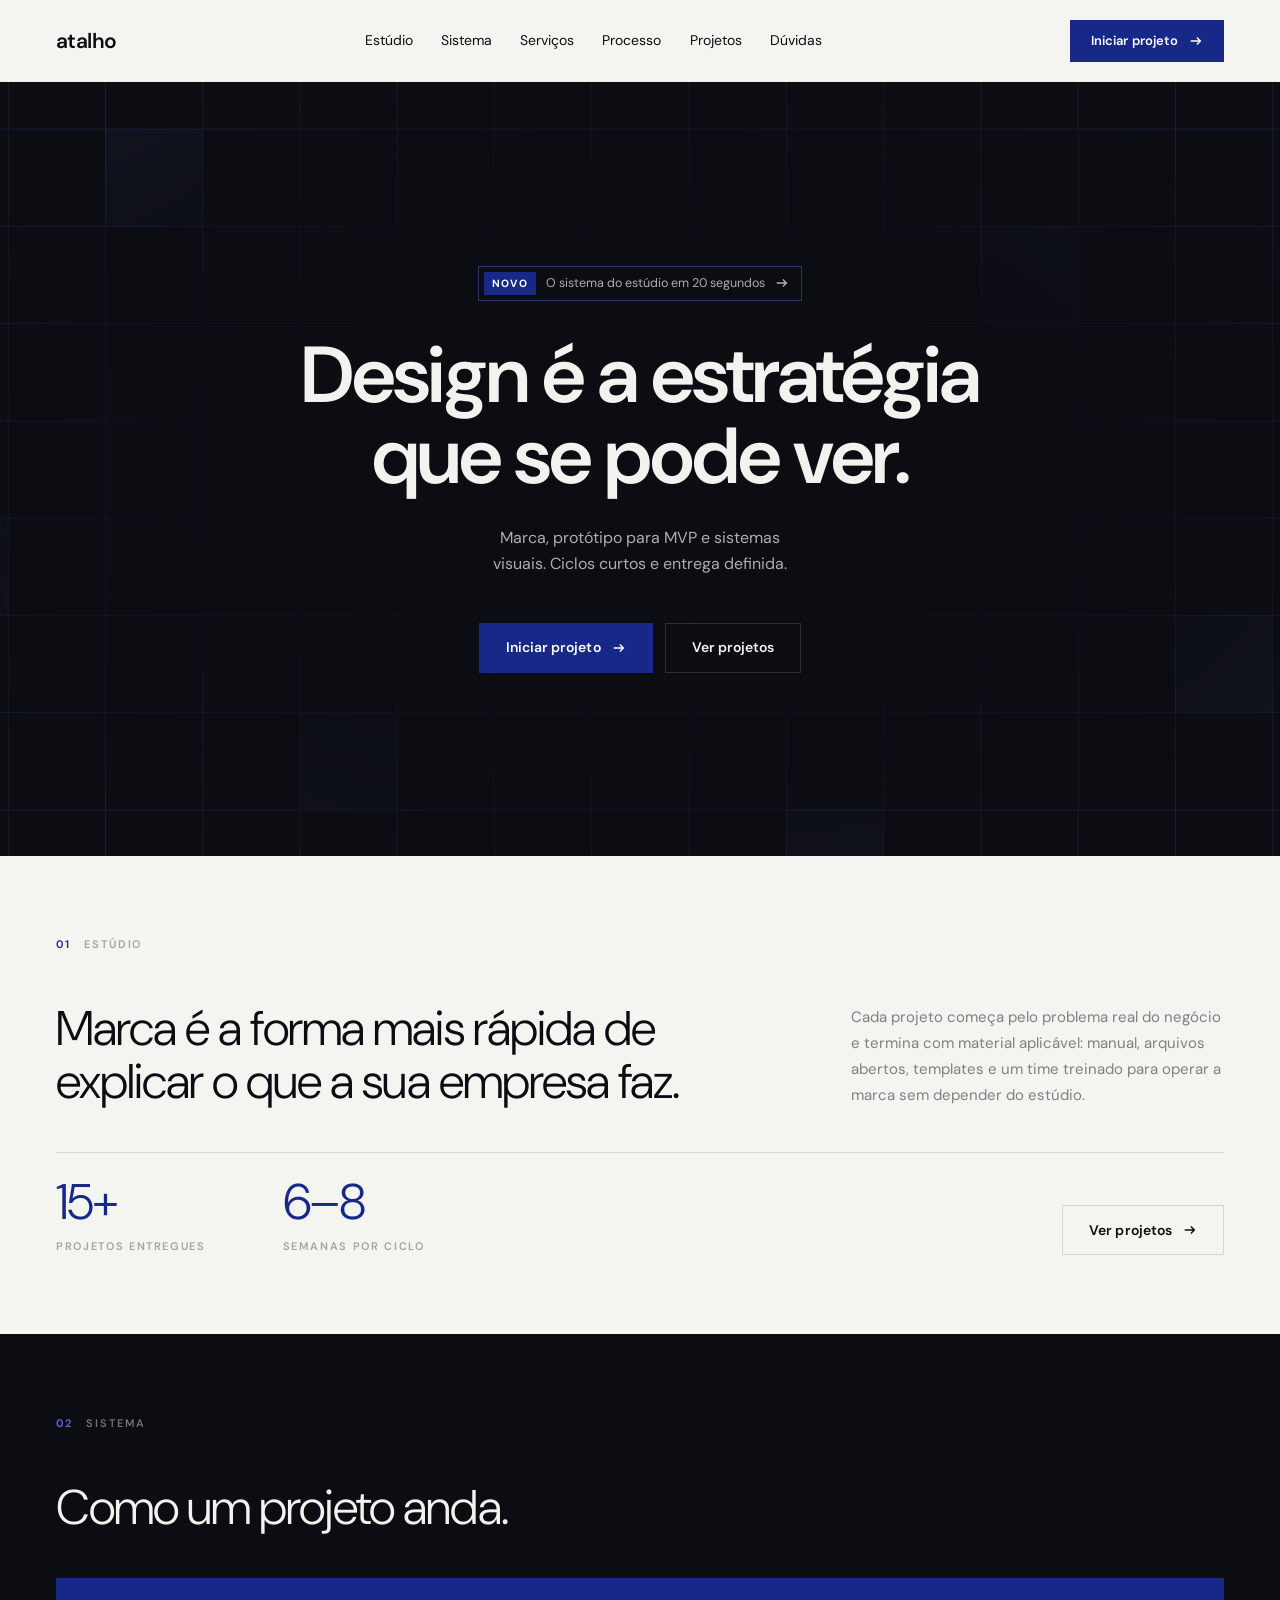
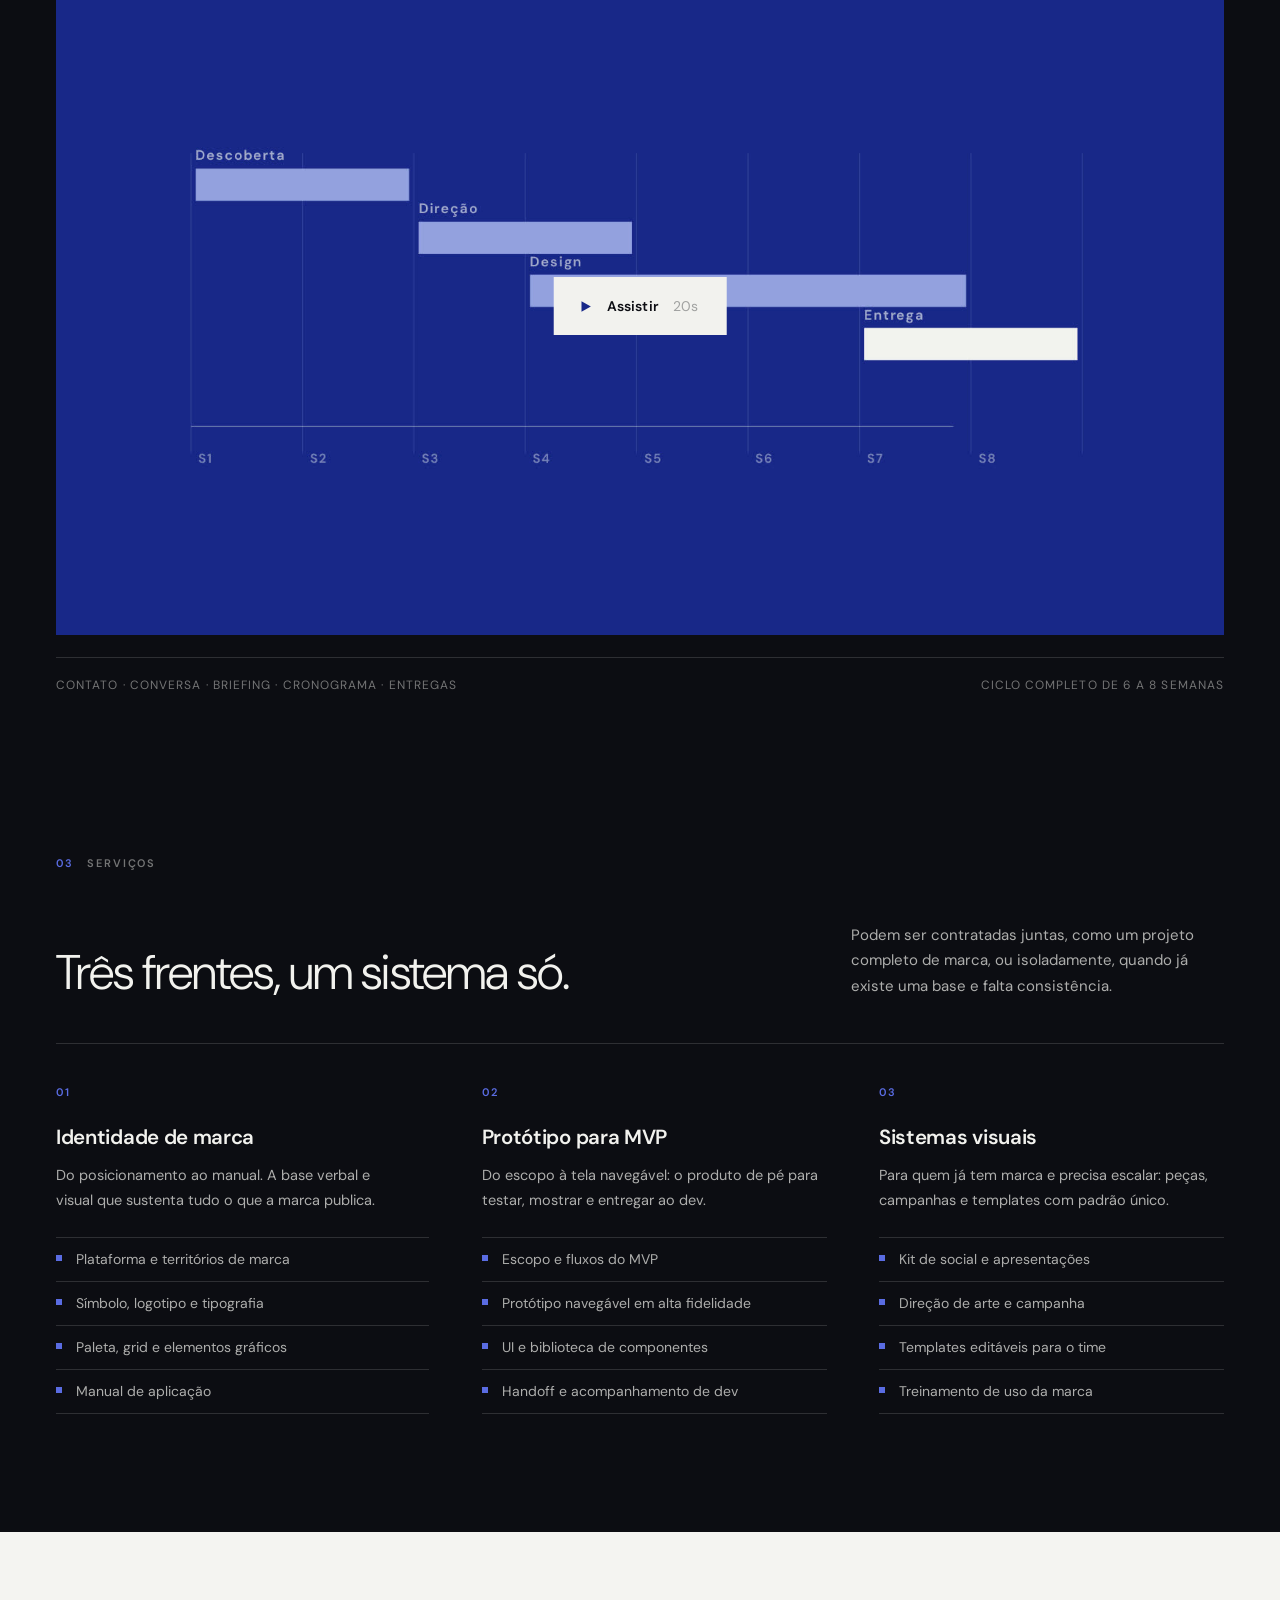
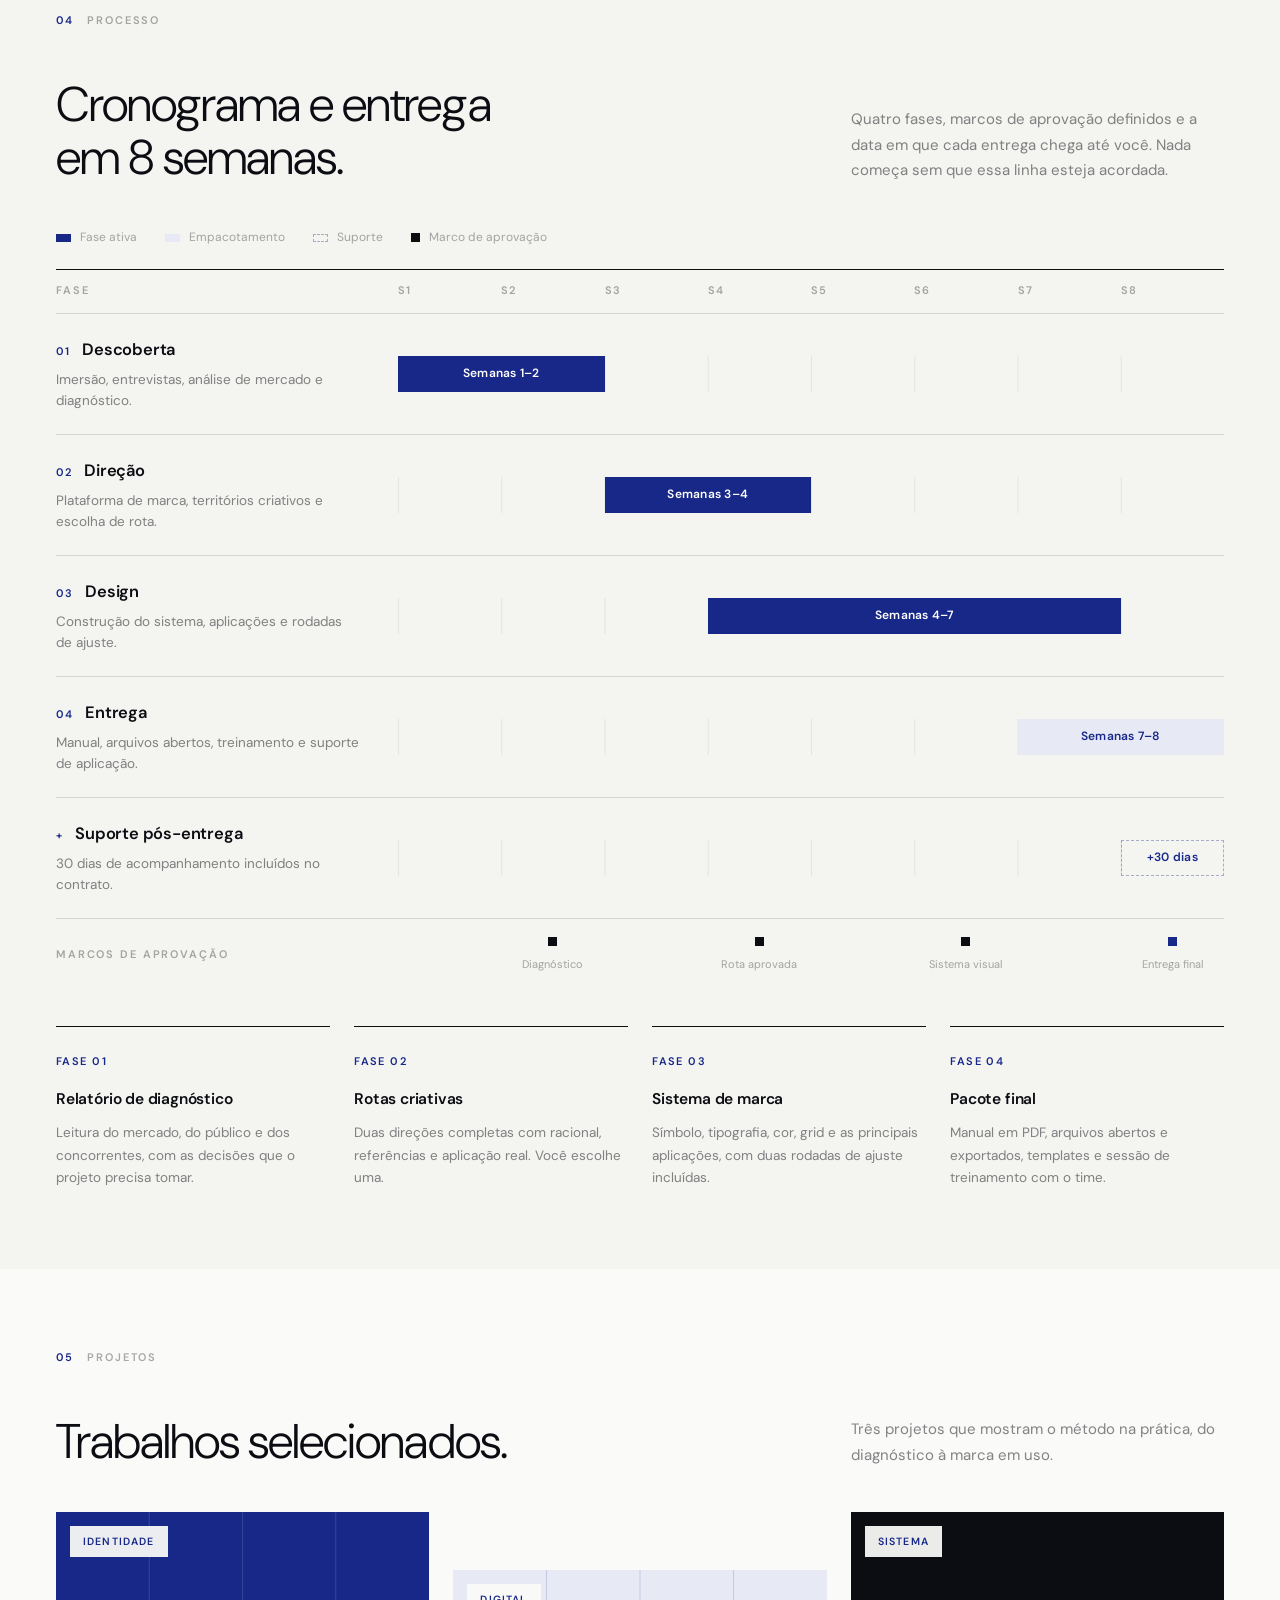
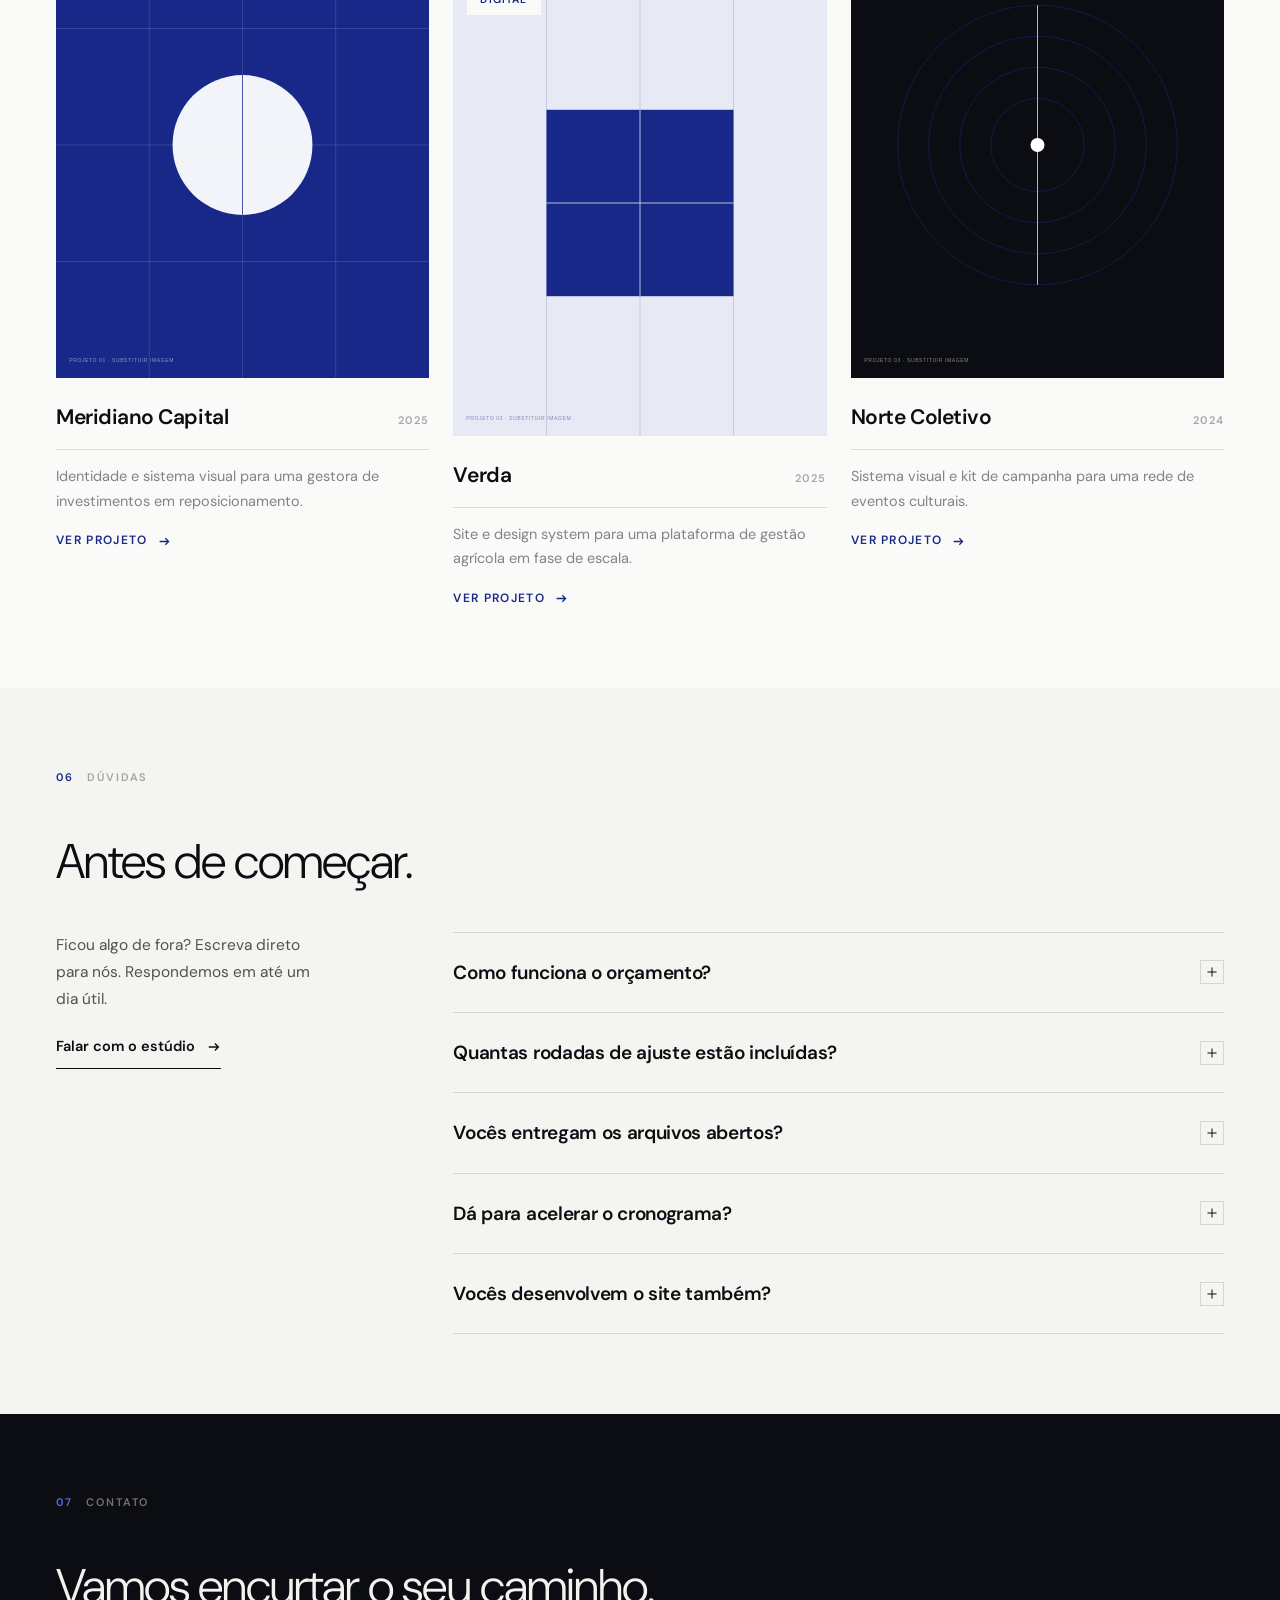
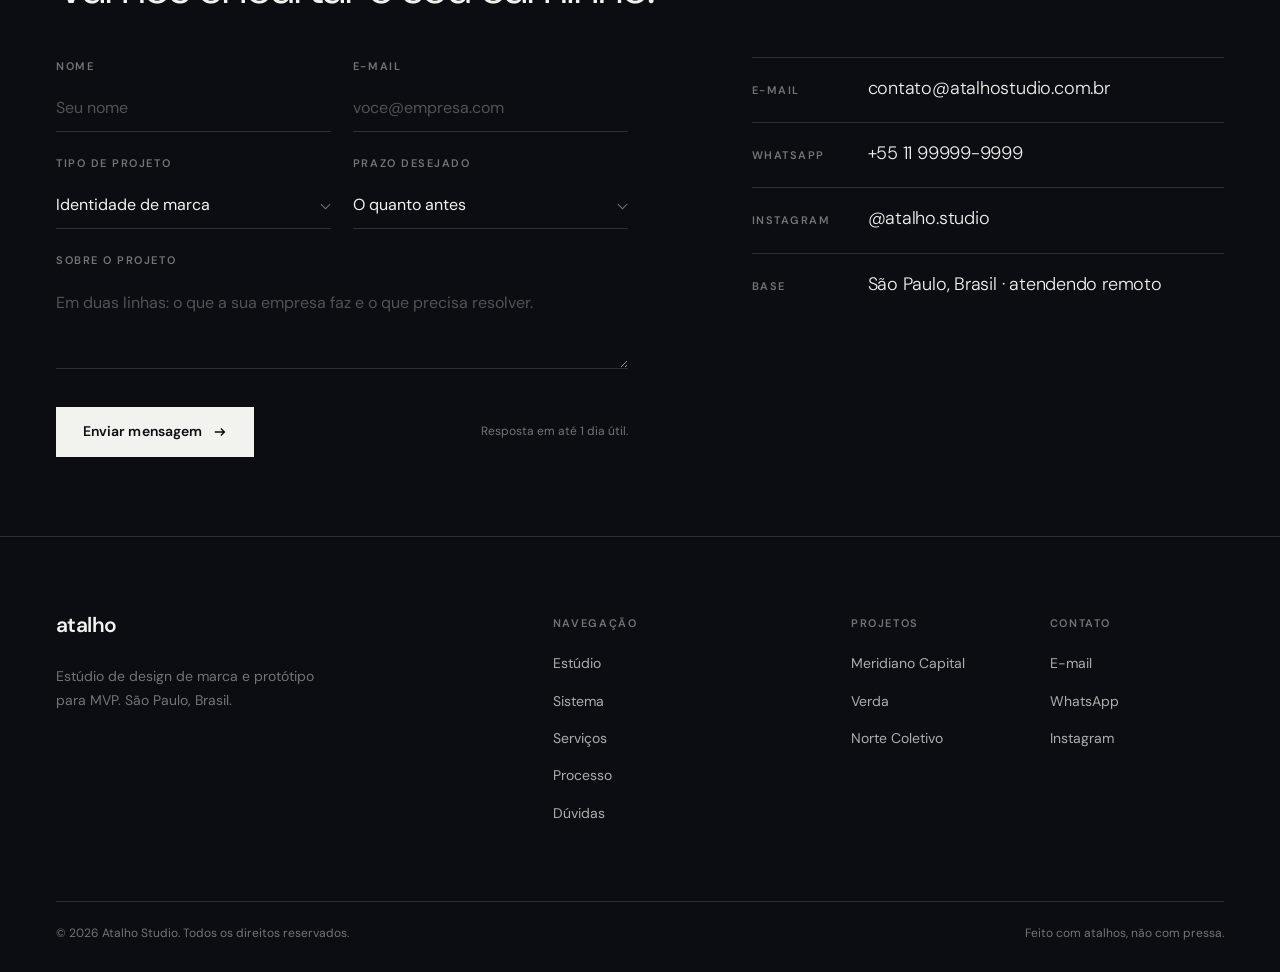
==== commit 90b38864: "Encurta o texto do card 02, tira os travessões e refaz o vídeo Três ajustes.  O parágrafo do card "P" ====
--- a/index.html
+++ b/index.html
@@ -3,15 +3,15 @@
 <head>
 <meta charset="utf-8">
 <meta name="viewport" content="width=device-width, initial-scale=1">
-<title>Atalho Studio — Estúdio de design de marca e protótipo para MVP</title>
+<title>Atalho Studio · Estúdio de design de marca e protótipo para MVP</title>
 <meta name="description" content="Atalho Studio é um estúdio de design que encurta o caminho entre a ideia e a marca pronta. Identidade visual, protótipo para MVP e sistemas de marca com processo claro e prazo definido.">
 <meta name="author" content="Atalho Studio">
 <meta name="theme-color" content="#182889">
 
-<!-- Open Graph — troque a URL quando o domínio estiver no ar -->
+<!-- Open Graph: troque a URL quando o domínio estiver no ar -->
 <meta property="og:type" content="website">
 <meta property="og:site_name" content="Atalho Studio">
-<meta property="og:title" content="Atalho Studio — Estúdio de design">
+<meta property="og:title" content="Atalho Studio · Estúdio de design">
 <meta property="og:description" content="Encurtamos o caminho entre a ideia e a marca pronta.">
 <meta property="og:image" content="assets/img/cover-01.svg">
 <meta property="og:locale" content="pt_BR">
@@ -165,7 +165,7 @@
     <div class="g12 sec-head">
       <div class="sec-head__id reveal"><b>03</b><span class="micro">Serviços</span></div>
       <div class="sec-head__t reveal" data-d="1"><h2 class="h2">Três frentes, um sistema só.</h2></div>
-      <div class="sec-head__x reveal" data-d="2"><p>Podem ser contratadas juntas, como um projeto completo de marca, ou isoladamente — quando já existe uma base e falta consistência.</p></div>
+      <div class="sec-head__x reveal" data-d="2"><p>Podem ser contratadas juntas, como um projeto completo de marca, ou isoladamente, quando já existe uma base e falta consistência.</p></div>
     </div>
 
     <div class="g12 cards">
@@ -184,7 +184,7 @@
       <article class="card reveal" data-d="1">
         <span class="card__n">02</span>
         <h3 class="h3">Protótipo para MVP</h3>
-        <p>Do escopo à tela navegável: o produto de pé para testar com usuário, mostrar a investidor e entregar ao dev.</p>
+        <p>Do escopo à tela navegável: o produto de pé para testar, mostrar e entregar ao dev.</p>
         <ul>
           <li>Escopo e fluxos do MVP</li>
           <li>Protótipo navegável em alta fidelidade</li>
@@ -293,7 +293,7 @@
 
     <div class="g12 deliver">
       <div class="reveal"><span>FASE 01</span><h4>Relatório de diagnóstico</h4><p>Leitura do mercado, do público e dos concorrentes, com as decisões que o projeto precisa tomar.</p></div>
-      <div class="reveal" data-d="1"><span>FASE 02</span><h4>Rotas criativas</h4><p>Duas direções completas com racional, referências e aplicação real — você escolhe uma.</p></div>
+      <div class="reveal" data-d="1"><span>FASE 02</span><h4>Rotas criativas</h4><p>Duas direções completas com racional, referências e aplicação real. Você escolhe uma.</p></div>
       <div class="reveal" data-d="2"><span>FASE 03</span><h4>Sistema de marca</h4><p>Símbolo, tipografia, cor, grid e as principais aplicações, com duas rodadas de ajuste incluídas.</p></div>
       <div class="reveal" data-d="3"><span>FASE 04</span><h4>Pacote final</h4><p>Manual em PDF, arquivos abertos e exportados, templates e sessão de treinamento com o time.</p></div>
     </div>
@@ -306,7 +306,7 @@
     <div class="g12 sec-head">
       <div class="sec-head__id reveal"><b>05</b><span class="micro">Projetos</span></div>
       <div class="sec-head__t reveal" data-d="1"><h2 class="h2">Trabalhos selecionados.</h2></div>
-      <div class="sec-head__x reveal" data-d="2"><p>Três projetos que mostram o método na prática — do diagnóstico à marca em uso.</p></div>
+      <div class="sec-head__x reveal" data-d="2"><p>Três projetos que mostram o método na prática, do diagnóstico à marca em uso.</p></div>
     </div>
 
     <div class="g12 work">
@@ -314,7 +314,7 @@
       <a class="work__item reveal" href="projeto-01.html">
         <div class="work__media">
           <span class="work__tag">Identidade</span>
-          <img src="assets/img/project-01.svg" alt="Meridiano Capital — identidade de marca" loading="lazy" width="960" height="1200">
+          <img src="assets/img/project-01.svg" alt="Meridiano Capital, identidade de marca" loading="lazy" width="960" height="1200">
         </div>
         <div class="work__head"><h3>Meridiano Capital</h3><b>2025</b></div>
         <p>Identidade e sistema visual para uma gestora de investimentos em reposicionamento.</p>
@@ -327,7 +327,7 @@
       <a class="work__item work__item--offset reveal" data-d="1" href="projeto-02.html">
         <div class="work__media">
           <span class="work__tag">Digital</span>
-          <img src="assets/img/project-02.svg" alt="Verda — site e design system" loading="lazy" width="960" height="1200">
+          <img src="assets/img/project-02.svg" alt="Verda, site e design system" loading="lazy" width="960" height="1200">
         </div>
         <div class="work__head"><h3>Verda</h3><b>2025</b></div>
         <p>Site e design system para uma plataforma de gestão agrícola em fase de escala.</p>
@@ -340,7 +340,7 @@
       <a class="work__item reveal" data-d="2" href="projeto-03.html">
         <div class="work__media">
           <span class="work__tag">Sistema</span>
-          <img src="assets/img/project-03.svg" alt="Norte Coletivo — sistema visual e campanha" loading="lazy" width="960" height="1200">
+          <img src="assets/img/project-03.svg" alt="Norte Coletivo, sistema visual e campanha" loading="lazy" width="960" height="1200">
         </div>
         <div class="work__head"><h3>Norte Coletivo</h3><b>2024</b></div>
         <p>Sistema visual e kit de campanha para uma rede de eventos culturais.</p>
@@ -362,7 +362,7 @@
 
     <div class="g12 faq-wrap">
       <div class="faq-wrap__t reveal">
-        <p class="body" style="max-width:26ch">Ficou algo de fora? Escreva direto para nós — respondemos em até um dia útil.</p>
+        <p class="body" style="max-width:26ch">Ficou algo de fora? Escreva direto para nós. Respondemos em até um dia útil.</p>
         <a class="link-u" href="#contato" style="margin-top:22px">Falar com o estúdio
           <svg viewBox="0 0 16 16" fill="none" aria-hidden="true"><path d="M2 8h11M9 4l4 4-4 4" stroke="currentColor" stroke-width="1.6"/></svg>
         </a>
@@ -371,7 +371,7 @@
       <div class="faq reveal" data-d="1">
         <div class="faq__item">
           <button class="faq__q" type="button" aria-expanded="false">Como funciona o orçamento?<i aria-hidden="true"></i></button>
-          <div class="faq__a"><p>Trabalhamos com preço fechado por projeto, definido depois de uma conversa de diagnóstico de 45 minutos. Você recebe uma proposta com escopo, cronograma e valor final — sem cobrança por hora e sem surpresa no meio do caminho.</p></div>
+          <div class="faq__a"><p>Trabalhamos com preço fechado por projeto, definido depois de uma conversa de diagnóstico de 45 minutos. Você recebe uma proposta com escopo, cronograma e valor final, sem cobrança por hora e sem surpresa no meio do caminho.</p></div>
         </div>
         <div class="faq__item">
           <button class="faq__q" type="button" aria-expanded="false">Quantas rodadas de ajuste estão incluídas?<i aria-hidden="true"></i></button>
@@ -387,7 +387,7 @@
         </div>
         <div class="faq__item">
           <button class="faq__q" type="button" aria-expanded="false">Vocês desenvolvem o site também?<i aria-hidden="true"></i></button>
-          <div class="faq__a"><p>Fazemos o design completo e acompanhamos o desenvolvimento. Para a implementação, trabalhamos com desenvolvedores parceiros de confiança ou com o time interno do cliente — em ambos os casos, o handoff e a revisão final são nossos.</p></div>
+          <div class="faq__a"><p>Fazemos o design completo e acompanhamos o desenvolvimento. Para a implementação, trabalhamos com desenvolvedores parceiros de confiança ou com o time interno do cliente. Em ambos os casos, o handoff e a revisão final são nossos.</p></div>
         </div>
       </div>
     </div>
@@ -464,7 +464,7 @@
           <li><small>E-mail</small><a href="mailto:contato@atalhostudio.com.br">contato@atalhostudio.com.br</a></li>
           <li><small>WhatsApp</small><a href="https://wa.me/5511999999999" target="_blank" rel="noopener">+55 11 99999-9999</a></li>
           <li><small>Instagram</small><a href="https://instagram.com/atalho.studio" target="_blank" rel="noopener">@atalho.studio</a></li>
-          <li><small>Base</small><span>São Paulo, Brasil — atendendo remoto</span></li>
+          <li><small>Base</small><span>São Paulo, Brasil · atendendo remoto</span></li>
         </ul>
       </div>
     </div>
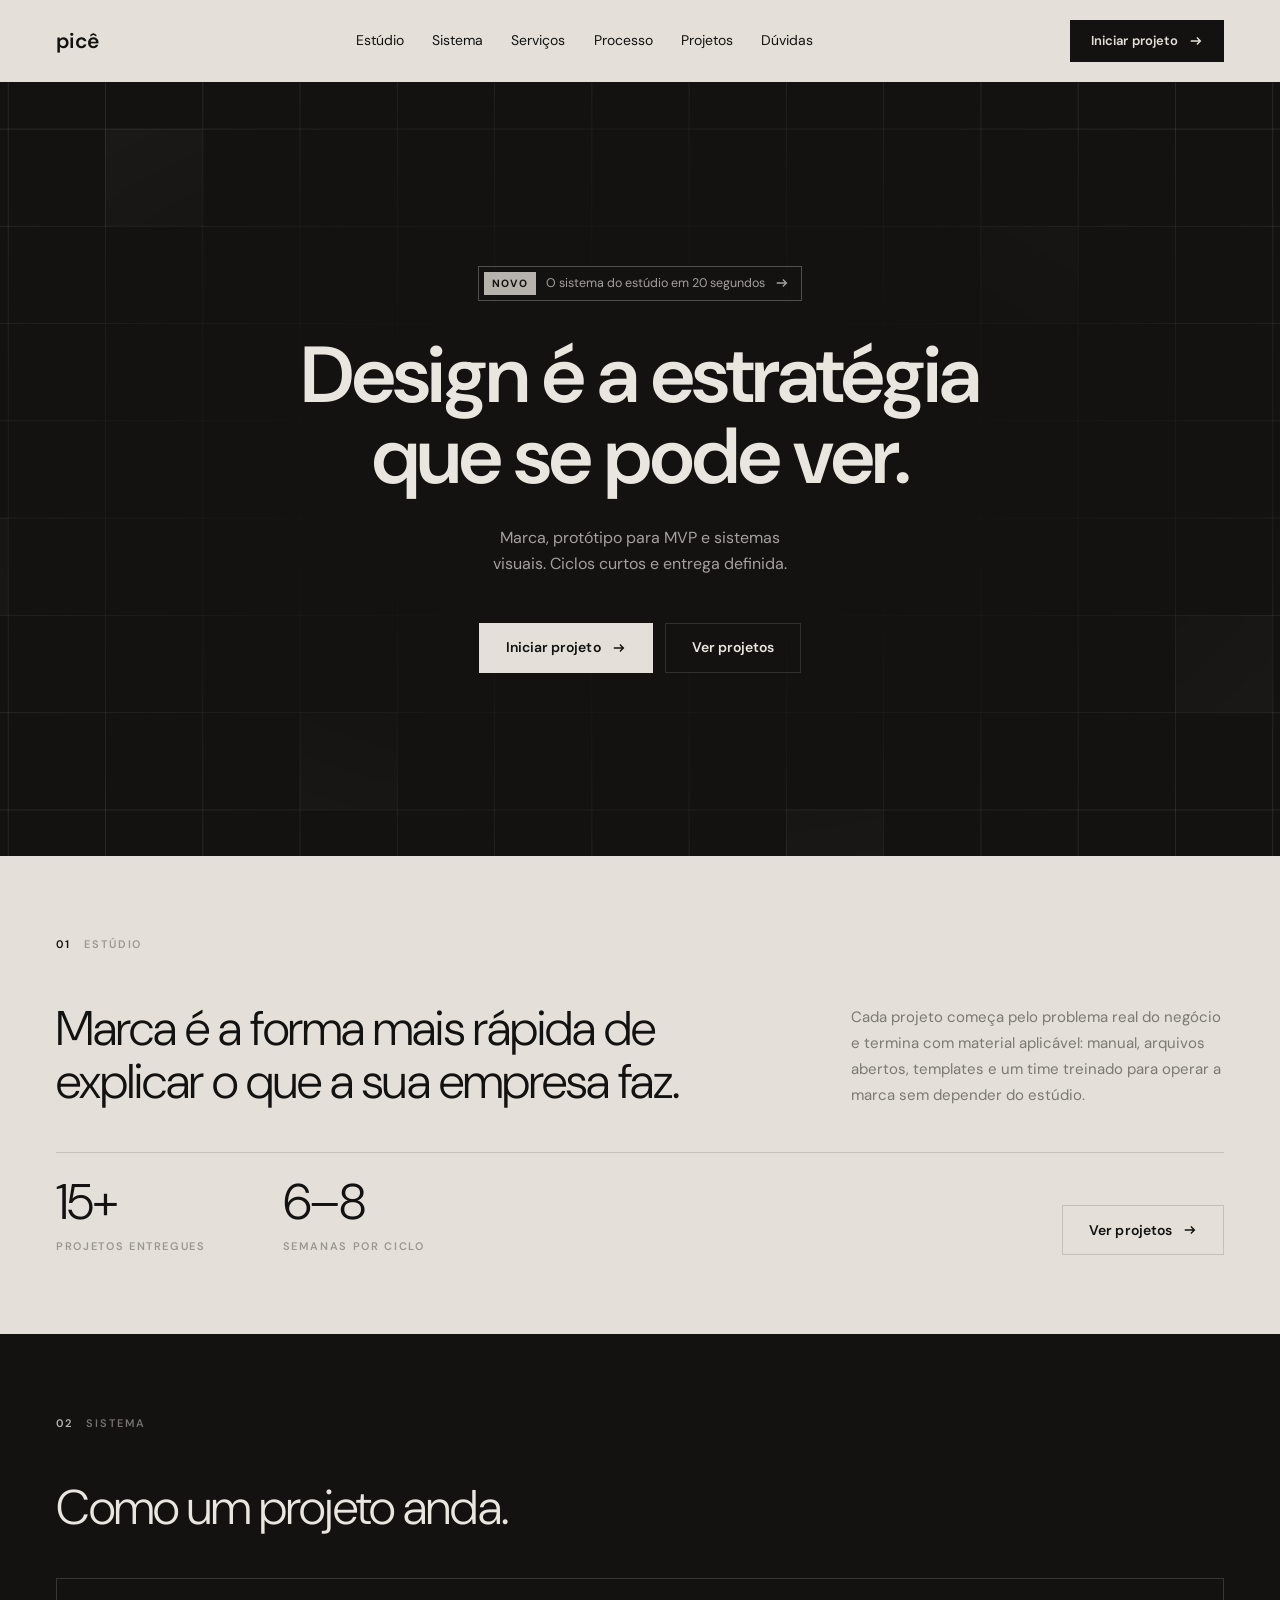
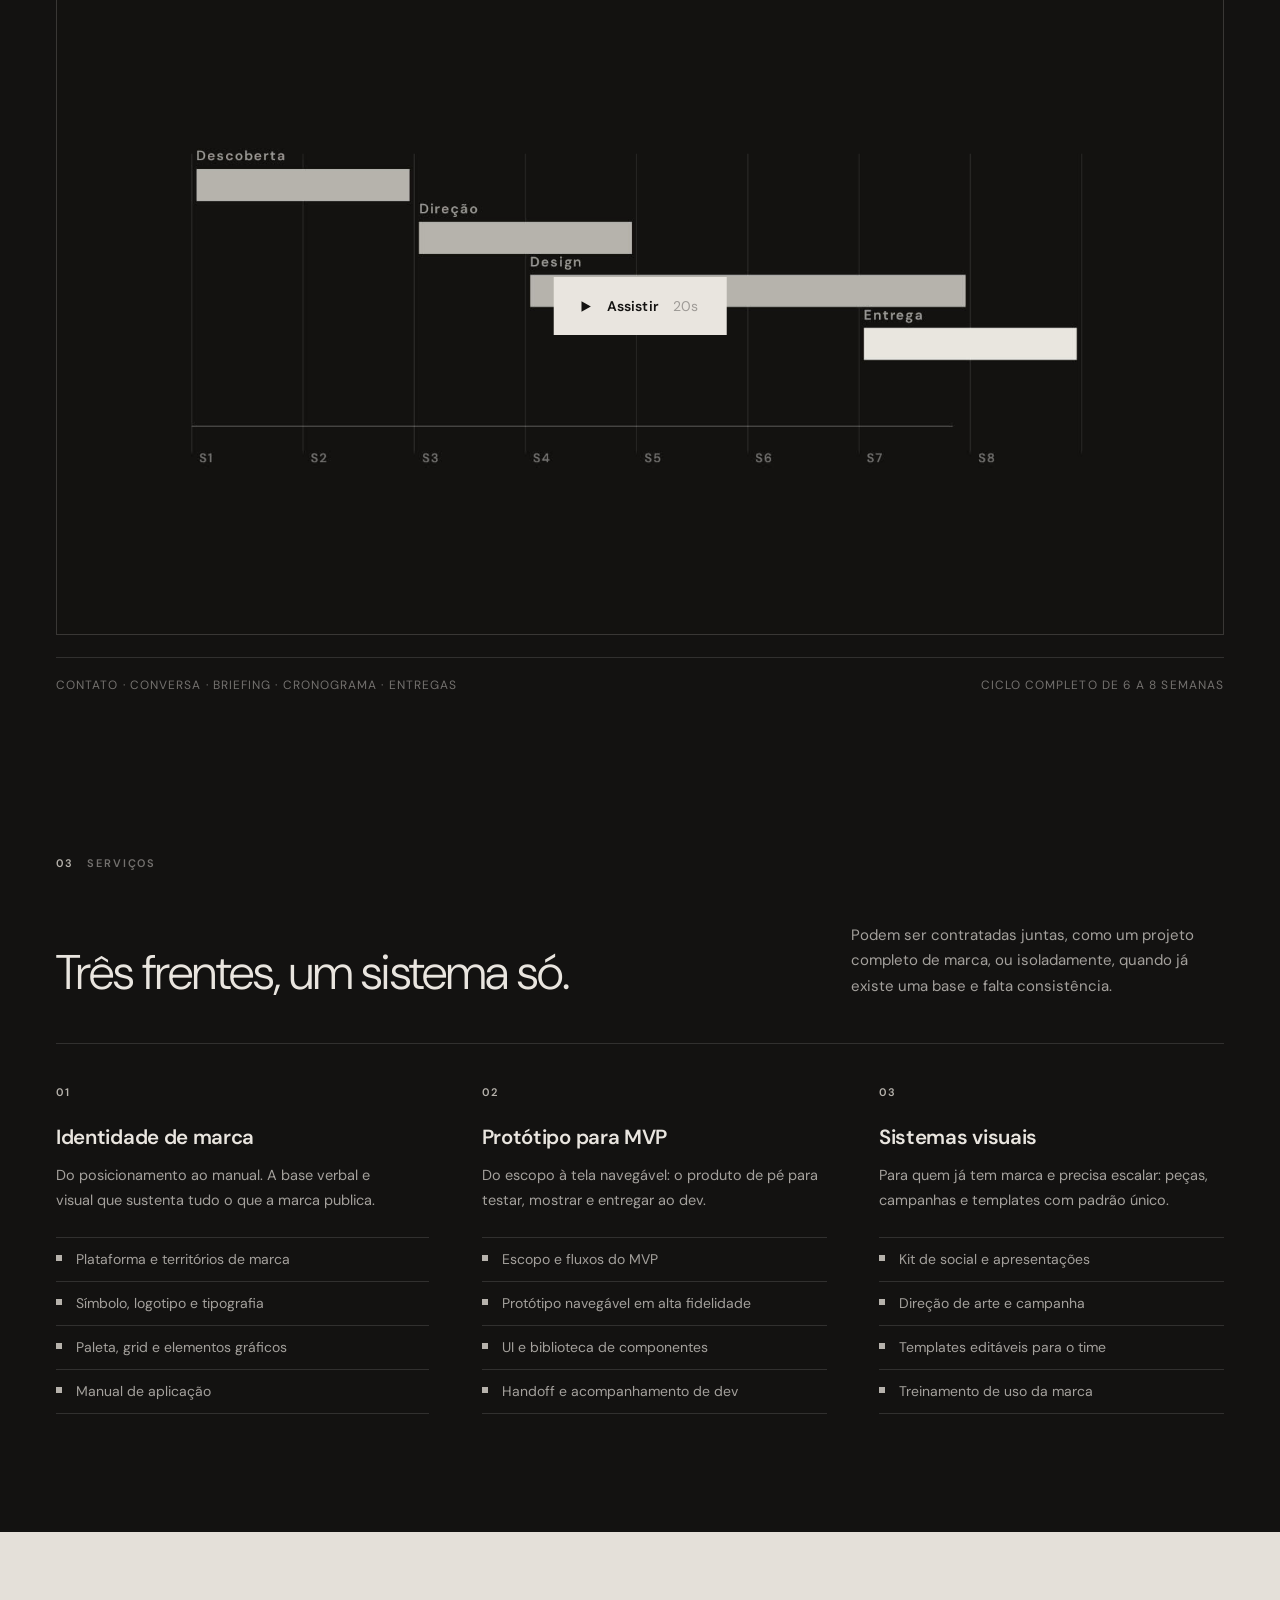
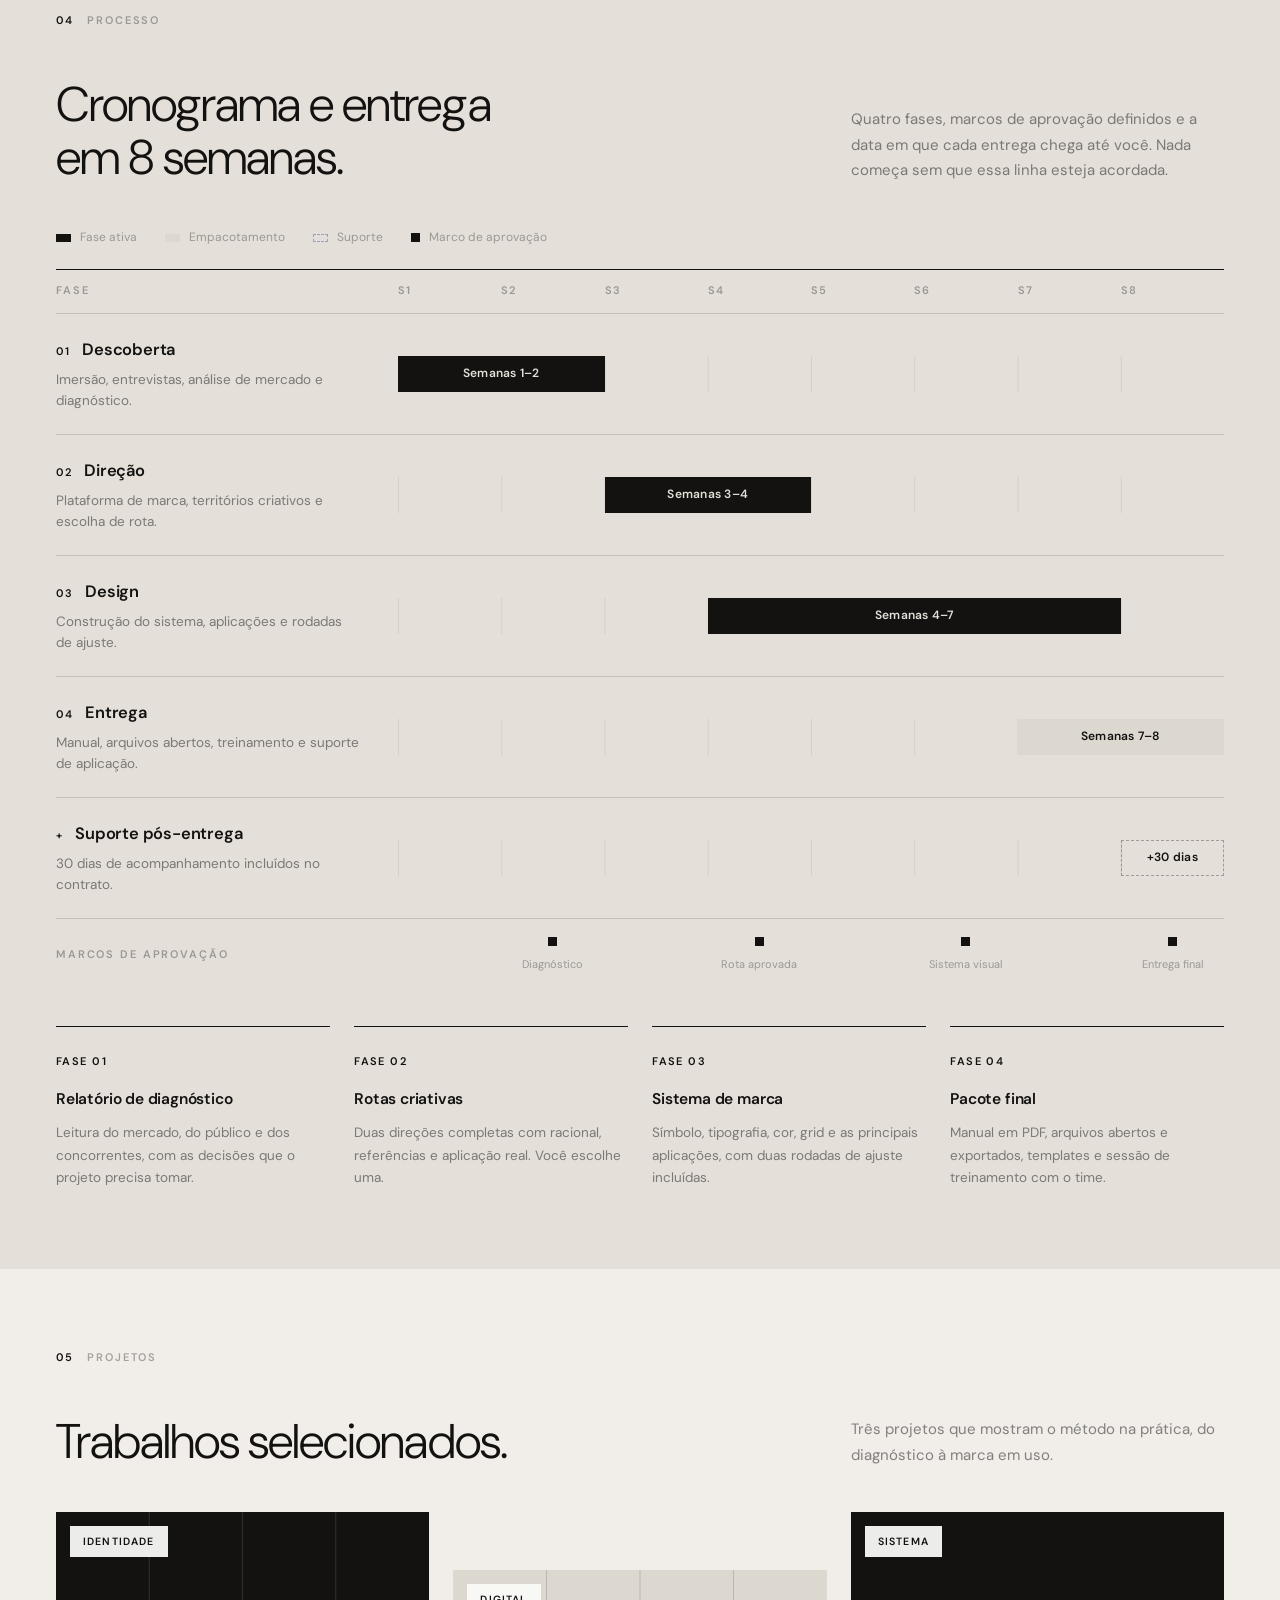
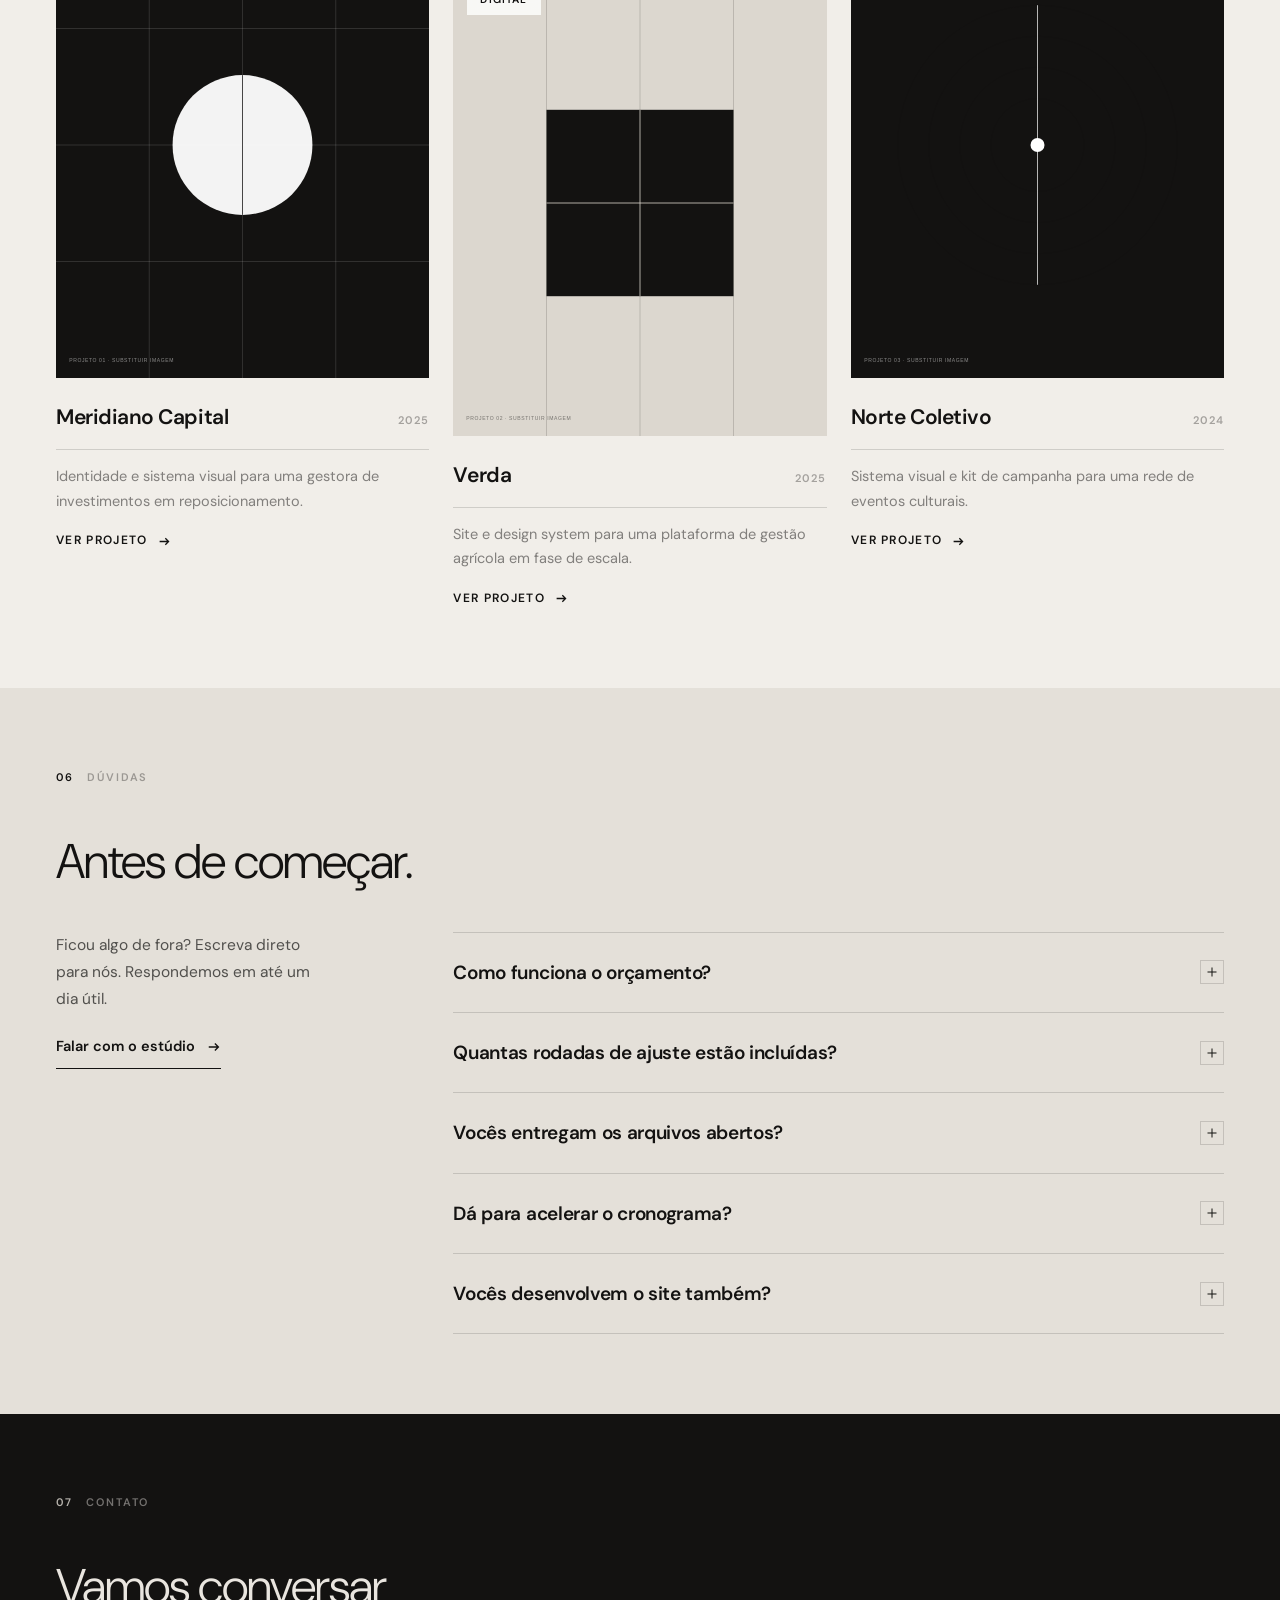
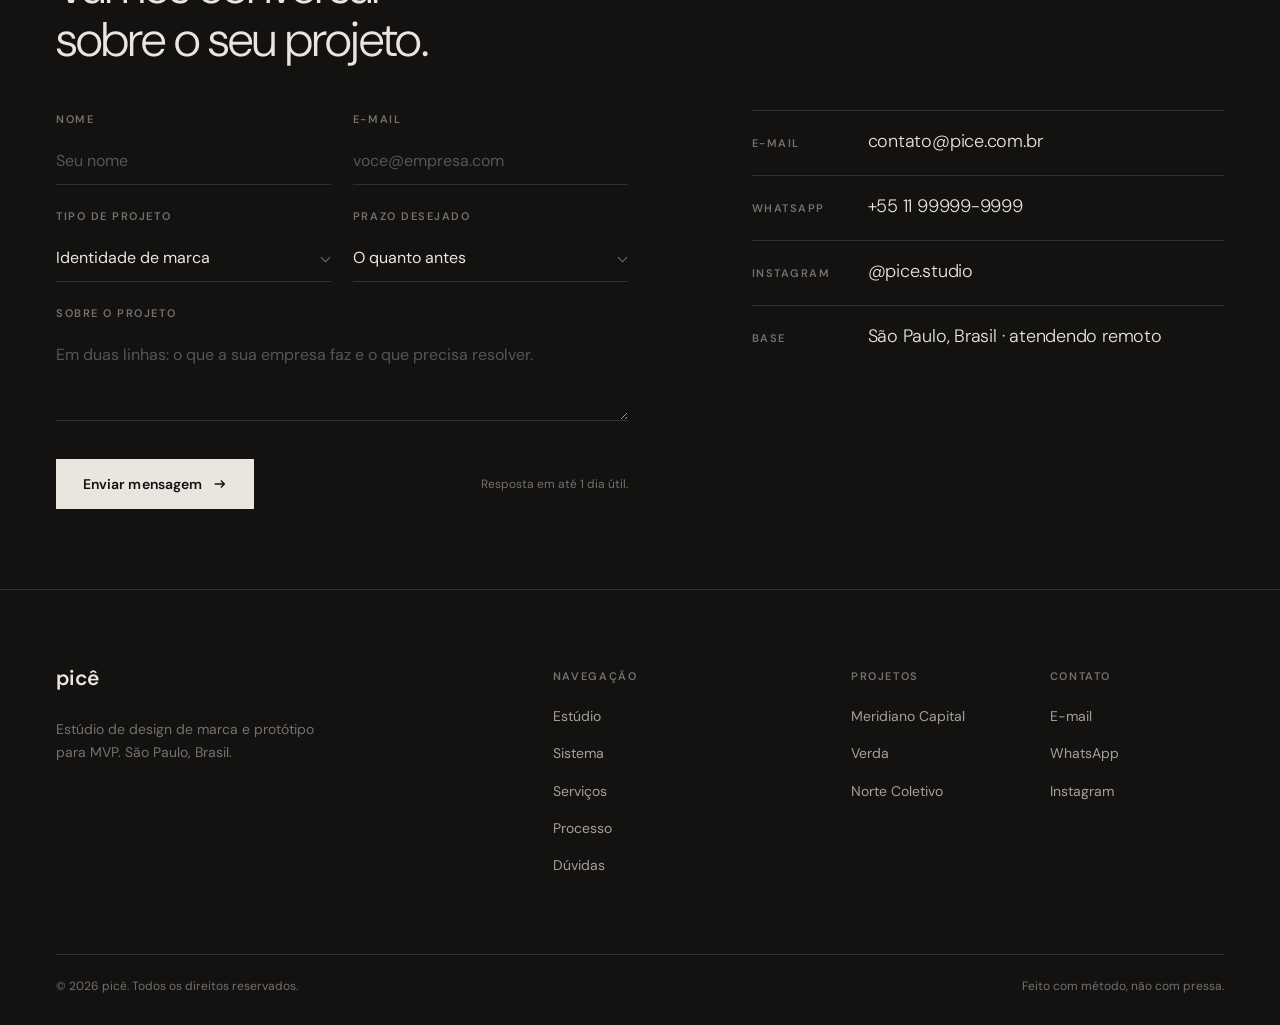
==== commit b2fbc4f7: "Renomeia o estúdio para picê e adota a paleta monocromática quente O nome passa a ser picê, escrito " ====
--- a/index.html
+++ b/index.html
@@ -2,17 +2,17 @@
 <html lang="pt-BR">
 <head>
 <meta charset="utf-8">
-<meta name="viewport" content="width=device-width, initial-scale=1">
-<title>Atalho Studio · Estúdio de design de marca e protótipo para MVP</title>
-<meta name="description" content="Atalho Studio é um estúdio de design que encurta o caminho entre a ideia e a marca pronta. Identidade visual, protótipo para MVP e sistemas de marca com processo claro e prazo definido.">
-<meta name="author" content="Atalho Studio">
-<meta name="theme-color" content="#182889">
+<meta name="viewport" content="width=device-width, initial-scale=1, viewport-fit=cover">
+<title>picê · Estúdio de design de marca e protótipo para MVP</title>
+<meta name="description" content="picê é um estúdio de design de marca e protótipo para MVP. Identidade visual, produto e sistemas de marca com processo claro e prazo definido.">
+<meta name="author" content="picê">
+<meta name="theme-color" content="#131211">
 
 <!-- Open Graph: troque a URL quando o domínio estiver no ar -->
 <meta property="og:type" content="website">
-<meta property="og:site_name" content="Atalho Studio">
-<meta property="og:title" content="Atalho Studio · Estúdio de design">
-<meta property="og:description" content="Encurtamos o caminho entre a ideia e a marca pronta.">
+<meta property="og:site_name" content="picê">
+<meta property="og:title" content="picê · Estúdio de design">
+<meta property="og:description" content="Design é a estratégia que se pode ver.">
 <meta property="og:image" content="assets/img/cover-01.svg">
 <meta property="og:locale" content="pt_BR">
 
@@ -30,9 +30,9 @@
 {
   "@context":"https://schema.org",
   "@type":"ProfessionalService",
-  "name":"Atalho Studio",
+  "name":"picê",
   "description":"Estúdio de design de marca e protótipo para MVP.",
-  "email":"contato@atalhostudio.com.br",
+  "email":"contato@pice.com.br",
   "areaServed":"BR",
   "knowsLanguage":["pt-BR","en"]
 }
@@ -43,7 +43,7 @@
 <!-- ====================== CABEÇALHO ====================== -->
 <header class="header" id="header">
   <div class="shell header__bar">
-    <a class="brand" href="./">atalho</a>
+    <a class="brand" href="./">picê</a>
 
     <nav class="nav" aria-label="Navegação principal">
       <a href="#estudio">Estúdio</a>
@@ -145,7 +145,8 @@
     -->
     <figure class="video reveal" data-src="assets/video/sistema.mp4"
             data-src-webm="assets/video/sistema.webm" data-poster="assets/img/sistema-poster.jpg">
-      <img class="video__poster" src="assets/img/sistema-poster.jpg" alt="Prévia do vídeo sobre o sistema de trabalho do Atalho Studio" width="1600" height="900">
+      <img class="video__poster" src="assets/img/sistema-poster.jpg" alt="Prévia do vídeo sobre o sistema de trabalho do picê"
+           loading="lazy" decoding="async" width="1600" height="900">
       <button class="video__btn" type="button">
         <svg viewBox="0 0 16 16" fill="currentColor" aria-hidden="true"><path d="M4 2.5v11l10-5.5-10-5.5Z"/></svg>
         Assistir <b>20s</b>
@@ -399,7 +400,7 @@
   <div class="shell">
     <div class="g12 sec-head">
       <div class="sec-head__id reveal"><b>07</b><span class="micro">Contato</span></div>
-      <div class="sec-head__t reveal" data-d="1"><h2 class="h2">Vamos encurtar o seu caminho.</h2></div>
+      <div class="sec-head__t reveal" data-d="1"><h2 class="h2">Vamos conversar sobre o seu projeto.</h2></div>
     </div>
 
     <div class="g12">
@@ -410,7 +411,7 @@
         Para receber direto na caixa de entrada, veja o LEIA-ME.md.
       -->
       <div class="contact__form">
-        <form class="form reveal" data-d="1" id="form" data-to="contato@atalhostudio.com.br" novalidate>
+        <form class="form reveal" data-d="1" id="form" data-to="contato@pice.com.br" novalidate>
           <div class="form__row">
             <div class="field">
               <label for="f-nome">Nome</label>
@@ -461,9 +462,9 @@
       <div class="contact__t">
         <ul class="contact__list reveal">
           <!-- SUBSTITUA pelos seus dados reais -->
-          <li><small>E-mail</small><a href="mailto:contato@atalhostudio.com.br">contato@atalhostudio.com.br</a></li>
+          <li><small>E-mail</small><a href="mailto:contato@pice.com.br">contato@pice.com.br</a></li>
           <li><small>WhatsApp</small><a href="https://wa.me/5511999999999" target="_blank" rel="noopener">+55 11 99999-9999</a></li>
-          <li><small>Instagram</small><a href="https://instagram.com/atalho.studio" target="_blank" rel="noopener">@atalho.studio</a></li>
+          <li><small>Instagram</small><a href="https://instagram.com/pice.studio" target="_blank" rel="noopener">@pice.studio</a></li>
           <li><small>Base</small><span>São Paulo, Brasil · atendendo remoto</span></li>
         </ul>
       </div>
@@ -478,7 +479,7 @@
   <div class="shell">
     <div class="g12">
       <div class="footer__brand">
-        <a class="brand" href="./">atalho</a>
+        <a class="brand" href="./">picê</a>
         <p>Estúdio de design de marca e protótipo para MVP. São Paulo, Brasil.</p>
       </div>
 
@@ -505,16 +506,16 @@
       <div class="footer__col">
         <h5>Contato</h5>
         <ul>
-          <li><a href="mailto:contato@atalhostudio.com.br">E-mail</a></li>
+          <li><a href="mailto:contato@pice.com.br">E-mail</a></li>
           <li><a href="https://wa.me/5511999999999" target="_blank" rel="noopener">WhatsApp</a></li>
-          <li><a href="https://instagram.com/atalho.studio" target="_blank" rel="noopener">Instagram</a></li>
+          <li><a href="https://instagram.com/pice.studio" target="_blank" rel="noopener">Instagram</a></li>
         </ul>
       </div>
     </div>
 
     <div class="footer__bot">
-      <span>&copy; <span id="ano">2026</span> Atalho Studio. Todos os direitos reservados.</span>
-      <span>Feito com atalhos, não com pressa.</span>
+      <span>&copy; <span id="ano">2026</span> picê. Todos os direitos reservados.</span>
+      <span>Feito com método, não com pressa.</span>
     </div>
   </div>
 </footer>
--- a/assets/css/fonts.css
+++ b/assets/css/fonts.css
@@ -1,5 +1,5 @@
 /* =========================================================
-   ATALHO STUDIO — DM Sans hospedada no próprio servidor
+   PICÊ — DM Sans hospedada no próprio servidor
    Arquivo variável (pesos 300 a 700 num único download, mais
    o eixo óptico), subconjuntos latin e latin-ext, que cobrem
    o português inteiro.
--- a/assets/css/style.css
+++ b/assets/css/style.css
@@ -1,39 +1,41 @@
 /* =========================================================
-   ATALHO STUDIO
-   Sistema visual: grade de 12 colunas, tipografia DM Sans,
-   cujo desenho já é estreito — por isso o tracking negativo dos
-   tamanhos de display é mais brando do que seria com uma grotesca
-   tradicional,
-   azul #182889 como única cor de destaque.
+   PICÊ
+   Sistema visual: grade de 12 colunas, tipografia DM Sans e
+   paleta monocromática quente (preto, cinza e papel), sem cor
+   de destaque. Como o desenho da DM Sans já é estreito, o
+   tracking negativo dos tamanhos de display é mais brando do
+   que seria com uma grotesca tradicional.
    ========================================================= */
 
 /* ---------- 1. Tokens ---------- */
 :root{
-  --brand:        #182889;
-  --brand-deep:   #0f1a5e;
-  --brand-claro:  #5a6ce2;   /* o mesmo azul, clareado para ler sobre escuro */
-  --brand-lift:   #23359f;
-  --brand-soft:   #e7e9f4;
-  --brand-tint:   rgba(24, 40, 137, .08);
-
-  --ink:          #0c0d12;
-  --ink-2:        #16181f;
-  --ink-70:       rgba(12, 13, 18, .70);
-  --ink-50:       rgba(12, 13, 18, .50);
-  --ink-35:       rgba(12, 13, 18, .35);
-  --line:         rgba(12, 13, 18, .13);
-  --line-soft:    rgba(12, 13, 18, .07);
-
-  --paper:        #f4f4f1;
-  --paper-2:      #fafaf8;
-  --on-dark:      #f2f2ee;
-  --on-dark-70:   rgba(242, 242, 238, .70);
-  --on-dark-45:   rgba(242, 242, 238, .45);
-  --line-dark:    rgba(90, 108, 226, .42);
-  --on-dark-line: rgba(242, 242, 238, .15);
+  /* Paleta monocromática quente: um preto, um cinza e um papel.
+     Não há cor de destaque; o destaque é o contraste entre eles.        */
+  --preto:        #0a0908;
+  --ink:          #131211;   /* fundo escuro principal */
+  --ink-2:        #1c1a18;   /* superfície elevada sobre o escuro */
+  --ink-3:        #272421;
+  --fumaca:       #b6b2ac;   /* cinza quente: marcas e traços sobre o escuro */
+  --areia:        #dcd7cf;   /* preenchimento suave sobre papel */
+  --paper:        #e4e0d9;   /* superfície clara */
+  --paper-2:      #f1eee9;   /* cartões e campos sobre papel */
+
+  --ink-70:       rgba(19, 18, 17, .70);
+  --ink-50:       rgba(19, 18, 17, .50);
+  --ink-35:       rgba(19, 18, 17, .35);
+  --line:         rgba(19, 18, 17, .15);
+  --line-soft:    rgba(19, 18, 17, .08);
+  --tinta-7:      rgba(19, 18, 17, .07);
+
+  --on-dark:      #e9e5df;
+  --on-dark-70:   rgba(233, 229, 223, .68);
+  --on-dark-45:   rgba(233, 229, 223, .45);
+  --on-dark-line: rgba(233, 229, 223, .14);
+  --line-dark:    rgba(182, 178, 172, .38);
 
   --shell:        1280px;
-  --gut:          clamp(20px, 4.4vw, 56px);
+  /* a margem lateral respeita o entalhe do aparelho em paisagem */
+  --gut:          max(clamp(20px, 4.4vw, 56px), env(safe-area-inset-left), env(safe-area-inset-right));
   --colgap:       clamp(14px, 1.9vw, 28px);
   --section:      clamp(56px, 6.2vw, 96px);
   --ease:         cubic-bezier(.22, .61, .36, 1);
@@ -42,6 +44,12 @@
 /* ---------- 2. Reset ---------- */
 *,*::before,*::after{ box-sizing:border-box; }
 html{ -webkit-text-size-adjust:100%; scroll-behavior:smooth; }
+/* o realce cinza padrão do toque some, e no lugar entra um retorno próprio:
+   sem isto, o toque em link fica sem nenhuma resposta visível */
+a,button,summary,label{ -webkit-tap-highlight-color:transparent; }
+@media (hover:none){
+  a:active,button:active,summary:active{ opacity:.62; transition:opacity .05s; }
+}
 body{
   margin:0;
   font-family:"DM Sans","Helvetica Neue",Arial,sans-serif;
@@ -54,8 +62,8 @@
 button{ font:inherit; color:inherit; background:none; border:0; cursor:pointer; }
 h1,h2,h3,h4,p,figure,blockquote{ margin:0; }
 ul,ol{ margin:0; padding:0; list-style:none; }
-::selection{ background:var(--brand); color:#fff; }
-:focus-visible{ outline:2px solid var(--brand); outline-offset:4px; }
+::selection{ background:var(--ink); color:var(--paper); }
+:focus-visible{ outline:2px solid var(--ink); outline-offset:4px; }
 .s-dark :focus-visible,.hero :focus-visible{ outline-color:var(--on-dark); }
 
 /* ---------- 3. Estrutura ---------- */
@@ -63,7 +71,7 @@
 .section{ padding-block:var(--section); }
 section[id]{ scroll-margin-top:90px; }
 .s-dark { background:var(--ink);    color:var(--on-dark); }
-.s-brand{ background:var(--brand);  color:var(--on-dark); }
+.s-brand{ background:var(--ink-2);  color:var(--on-dark); }
 .s-paper{ background:var(--paper); }
 .s-white{ background:var(--paper-2); }
 
@@ -94,8 +102,8 @@
   color:var(--ink-35);
 }
 .s-dark .micro,.s-brand .micro,.footer .micro{ color:var(--on-dark-45); }
-.accent{ color:var(--brand); }
-.s-dark .accent{ color:var(--brand-claro); }
+.accent{ color:var(--ink); }
+.s-dark .accent{ color:var(--fumaca); }
 
 /* ---------- 5. Botões e links ---------- */
 .btn{
@@ -107,16 +115,16 @@
 }
 .btn svg{ width:14px; height:14px; flex:none; transition:transform .3s var(--ease); }
 .btn:hover svg{ transform:translateX(4px); }
-.btn--solid{ background:var(--brand); color:#fff; }
-.btn--solid:hover{ background:var(--brand-deep); }
+.btn--solid{ background:var(--ink); color:var(--paper); }
+.btn--solid:hover{ background:var(--preto); }
 .btn--light{ background:var(--on-dark); color:var(--ink); }
 .btn--light:hover{ background:#fff; }
-.header .btn--light{ background:var(--brand); color:#fff; }
-.header .btn--light:hover{ background:var(--brand-deep); }
+.header .btn--light{ background:var(--ink); color:var(--paper); }
+.header .btn--light:hover{ background:var(--preto); }
 .btn--ghost{ border-color:var(--line); color:var(--ink); }
-.btn--ghost:hover{ border-color:var(--brand); color:var(--brand); }
+.btn--ghost:hover{ border-color:var(--ink); color:var(--ink); }
 .s-dark .btn--ghost,.s-brand .btn--ghost,.hero .btn--ghost{ border-color:var(--on-dark-line); color:var(--on-dark); }
-.s-dark .btn--ghost:hover,.s-brand .btn--ghost:hover,.hero .btn--ghost:hover{ border-color:var(--on-dark); background:rgba(242,242,238,.06); }
+.s-dark .btn--ghost:hover,.s-brand .btn--ghost:hover,.hero .btn--ghost:hover{ border-color:var(--on-dark); background:rgba(233,229,223,.07); }
 .btn--sm{ height:42px; padding:0 20px; font-size:13px; }
 
 .link-u{
@@ -166,6 +174,7 @@
 
 .drawer{
   position:fixed; inset:0; z-index:55; background:var(--paper); color:var(--ink);
+  overscroll-behavior:contain; -webkit-overflow-scrolling:touch;
   padding:104px var(--gut) 36px; display:flex; flex-direction:column; justify-content:space-between;
   opacity:0; visibility:hidden; transform:translateY(-6px);
   transition:opacity .3s var(--ease), transform .3s var(--ease), visibility .3s;
@@ -185,7 +194,7 @@
      o selo e o botão principal */
   background:var(--ink); color:var(--on-dark);
   --celula:clamp(74px, 7.6vw, 128px);
-  --grade:rgba(90, 108, 226, .16);
+  --grade:rgba(233, 229, 223, .10);
   display:flex; align-items:center;
   min-height:clamp(560px, 86vh, 840px);
   padding:clamp(56px, 8vh, 110px) 0 clamp(56px, 8vh, 110px);
@@ -202,7 +211,7 @@
    também o texto.                                                          */
 .hero::before{
   content:''; position:absolute; inset:0; z-index:0; pointer-events:none;
-  --aceso:rgba(90, 108, 226, .055);
+  --aceso:rgba(233, 229, 223, .035);
   background-image:
     linear-gradient(to right,  var(--grade) 1px, transparent 1px),
     linear-gradient(to bottom, var(--grade) 1px, transparent 1px),
@@ -239,7 +248,7 @@
 }
 .selo:hover{ border-color:var(--on-dark-45); color:var(--on-dark); }
 .selo__tag{
-  background:var(--brand); color:#fff; padding:3px 8px;
+  background:var(--fumaca); color:var(--ink); padding:3px 8px;
   font-size:10.5px; font-weight:700; letter-spacing:.1em; text-transform:uppercase;
 }
 .selo svg{ width:14px; height:14px; flex:none; }
@@ -259,8 +268,9 @@
   display:flex; flex-wrap:wrap; justify-content:center; gap:12px;
   margin-top:clamp(30px, 3.6vw, 46px);
 }
-.btn--acento{ background:var(--brand); color:#fff; }
-.btn--acento:hover{ background:var(--brand-deep); }
+/* o hero é escuro: aqui o botão de mais peso é o claro */
+.btn--acento{ background:var(--paper); color:var(--ink); }
+.btn--acento:hover{ background:var(--paper-2); }
 
 
 /* ---------- 8. Cabeçalho de seção ---------- */
@@ -271,8 +281,8 @@
   grid-column:1 / 13; display:flex; align-items:baseline; gap:14px;
   margin-bottom:clamp(18px, 2vw, 30px);
 }
-.sec-head__id b{ font-size:11px; font-weight:600; letter-spacing:.1em; color:var(--brand); }
-.s-dark .sec-head__id b{ color:var(--brand-claro); }
+.sec-head__id b{ font-size:11px; font-weight:600; letter-spacing:.1em; color:var(--ink); }
+.s-dark .sec-head__id b{ color:var(--fumaca); }
 .sec-head__t{ grid-column:1 / 8; }
 .sec-head__x{ grid-column:9 / 13; align-self:end; }
 .sec-head__x p{ font-size:15px; line-height:1.72; color:var(--ink-50); }
@@ -285,7 +295,7 @@
   display:flex; flex-wrap:wrap; align-items:flex-end; justify-content:space-between; gap:32px;
 }
 .facts{ display:flex; flex-wrap:wrap; gap:clamp(36px, 6vw, 88px); }
-.facts b{ display:block; font-size:clamp(34px, 4vw, 50px); font-weight:300; letter-spacing:-.024em; line-height:1; color:var(--brand); }
+.facts b{ display:block; font-size:clamp(34px, 4vw, 50px); font-weight:300; letter-spacing:-.024em; line-height:1; color:var(--ink); }
 .facts span{ display:block; margin-top:10px; font-size:11px; font-weight:600; letter-spacing:.15em; text-transform:uppercase; color:var(--ink-35); }
 
 /* ---------- 10. Serviços ---------- */
@@ -294,7 +304,7 @@
   grid-column:span 4; padding:clamp(26px, 2.6vw, 38px) 0 clamp(30px, 3vw, 44px);
   position:relative; transition:opacity .3s var(--ease);
 }
-.card__n{ font-size:11px; font-weight:600; letter-spacing:.1em; color:var(--brand-claro); }
+.card__n{ font-size:11px; font-weight:600; letter-spacing:.1em; color:var(--fumaca); }
 .card h3{ margin:20px 0 12px; }
 .card > p{ font-size:14.5px; line-height:1.72; color:var(--on-dark-70); max-width:34ch; }
 .card ul{ margin-top:24px; border-bottom:1px solid var(--on-dark-line); }
@@ -304,14 +314,16 @@
 }
 .card li::before{
   content:""; position:absolute; left:0; top:17px; width:6px; height:6px;
-  background:var(--brand-claro);
+  background:var(--fumaca);
 }
 .cards .card + .card{ padding-left:clamp(20px, 2.2vw, 34px); }
 
 /* ---------- 10b. Sistema (vídeo) ---------- */
 .video{
   position:relative; margin:0; overflow:hidden;
-  aspect-ratio:16 / 9; background:var(--brand-deep);
+  aspect-ratio:16 / 9; background:var(--ink-2);
+  /* o filme é escuro como a dobra: sem esta linha o quadro dele some */
+  border:1px solid var(--on-dark-line);
 }
 .video__poster{ width:100%; height:100%; object-fit:cover; }
 .video video,.video iframe{ position:absolute; inset:0; width:100%; height:100%; border:0; background:#000; }
@@ -324,7 +336,7 @@
   transition:background .25s var(--ease), transform .3s var(--ease);
 }
 .video__btn:hover{ background:#fff; transform:translate(-50%, -50%) scale(1.03); }
-.video__btn svg{ width:15px; height:15px; flex:none; color:var(--brand); }
+.video__btn svg{ width:15px; height:15px; flex:none; color:var(--ink); }
 .video__btn b{ font-weight:400; color:var(--ink-35); }
 .video.is-playing .video__btn,.video.is-playing .video__poster{ display:none; }
 
@@ -344,7 +356,7 @@
 .gantt__scale,.gantt__track,.gantt__miles{ display:grid; grid-template-columns:repeat(8, 1fr); }
 .gantt__scale span{ font-size:11px; font-weight:600; letter-spacing:.1em; color:var(--ink-35); }
 .gantt__label strong{ display:flex; align-items:baseline; gap:12px; font-size:16.5px; font-weight:600; letter-spacing:-.012em; }
-.gantt__label em{ font-style:normal; font-size:11px; letter-spacing:.1em; color:var(--brand); }
+.gantt__label em{ font-style:normal; font-size:11px; letter-spacing:.1em; color:var(--ink); }
 .gantt__when{ display:none; }
 .gantt__label span{ display:block; margin-top:7px; font-size:13.5px; line-height:1.55; color:var(--ink-50); }
 .gantt__track{
@@ -356,7 +368,7 @@
   grid-column:var(--s) / span var(--n);
   display:flex; align-items:center; justify-content:center;
   height:36px; padding:0 14px; border-radius:0;
-  background:var(--brand); color:#fff;
+  background:var(--ink); color:var(--paper);
   font-size:12px; font-weight:600; letter-spacing:.02em; white-space:nowrap;
   transform-origin:left; transform:scaleX(.02); opacity:0;
   transition:transform .75s var(--ease), opacity .4s var(--ease);
@@ -367,13 +379,13 @@
 .gantt.is-in .gantt__row:nth-of-type(3) .gantt__bar{ transition-delay:.29s; }
 .gantt.is-in .gantt__row:nth-of-type(4) .gantt__bar{ transition-delay:.41s; }
 .gantt.is-in .gantt__row:nth-of-type(5) .gantt__bar{ transition-delay:.53s; }
-.gantt__bar--soft{ background:var(--brand-soft); color:var(--brand); }
-.gantt__bar--line{ background:transparent; border:1px dashed rgba(24,40,137,.35); color:var(--brand); }
+.gantt__bar--soft{ background:var(--areia); color:var(--ink); }
+.gantt__bar--line{ background:transparent; border:1px dashed rgba(19,18,17,.32); color:var(--ink); }
 
 .gantt__row--mile{ border-bottom:0; padding-block:18px 0; }
 .gantt__miles > div{ grid-column:var(--s) / span 1; text-align:center; }
 .gantt__miles i{ display:block; width:9px; height:9px; margin:0 auto; background:var(--ink); }
-.gantt__miles > div:last-child i{ background:var(--brand); }
+.gantt__miles > div:last-child i{ background:var(--ink); }
 .gantt__miles small{ display:block; margin-top:11px; font-size:11px; line-height:1.35; color:var(--ink-35); }
 
 .legend{
@@ -381,8 +393,8 @@
   font-size:12px; color:var(--ink-35);
 }
 .legend b{ display:inline-flex; align-items:center; gap:9px; font-weight:400; }
-.legend b::before{ content:""; width:15px; height:8px; background:var(--brand); }
-.legend b.is-soft::before{ background:var(--brand-soft); }
+.legend b::before{ content:""; width:15px; height:8px; background:var(--ink); }
+.legend b.is-soft::before{ background:var(--areia); }
 .legend b.is-line::before{ background:transparent; border:1px dashed rgba(24,40,137,.35); }
 .legend b.is-mile::before{ width:9px; height:9px; background:var(--ink); }
 
@@ -390,7 +402,7 @@
 .deliver > div{
   grid-column:span 3; padding-top:20px; border-top:1px solid var(--ink);
 }
-.deliver span{ font-size:11px; font-weight:600; letter-spacing:.13em; color:var(--brand); }
+.deliver span{ font-size:11px; font-weight:600; letter-spacing:.13em; color:var(--ink); }
 .deliver h4{ margin:14px 0 10px; font-size:15.5px; font-weight:600; letter-spacing:-.012em; }
 .deliver p{ font-size:13.5px; line-height:1.65; color:var(--ink-50); }
 
@@ -399,7 +411,7 @@
 .work__item{ grid-column:span 4; display:flex; flex-direction:column; }
 .work__item--offset{ margin-top:clamp(28px, 4.5vw, 72px); }
 .work__media{
-  position:relative; overflow:hidden; border-radius:0; background:var(--brand-soft);
+  position:relative; overflow:hidden; border-radius:0; background:var(--areia);
   aspect-ratio:4 / 5;
 }
 .work__media img{ width:100%; height:100%; object-fit:cover; transition:transform .8s var(--ease); }
@@ -407,7 +419,7 @@
 .work__tag{
   position:absolute; left:14px; top:14px; z-index:2; padding:7px 13px; border-radius:0;
   background:rgba(250,250,248,.94); backdrop-filter:blur(6px);
-  font-size:10.5px; font-weight:600; letter-spacing:.11em; text-transform:uppercase; color:var(--brand);
+  font-size:10.5px; font-weight:600; letter-spacing:.11em; text-transform:uppercase; color:var(--ink);
 }
 .work__head{
   display:flex; align-items:baseline; justify-content:space-between; gap:16px;
@@ -418,7 +430,7 @@
 .work__item p{ margin-top:14px; font-size:14.5px; line-height:1.7; color:var(--ink-50); }
 .work__go{
   display:inline-flex; align-items:center; gap:10px; margin-top:18px;
-  font-size:12px; font-weight:600; letter-spacing:.11em; text-transform:uppercase; color:var(--brand);
+  font-size:12px; font-weight:600; letter-spacing:.11em; text-transform:uppercase; color:var(--ink);
 }
 .work__go svg{ width:13px; height:13px; transition:transform .3s var(--ease); }
 .work__item:hover .work__go svg{ transform:translateX(5px); }
@@ -442,8 +454,8 @@
 }
 .faq__q i::before{ width:9px; height:1px; }
 .faq__q i::after { width:1px; height:9px; }
-.faq__q:hover i{ border-color:var(--brand); }
-.faq__item.is-open .faq__q i{ background:var(--brand); border-color:var(--brand); }
+.faq__q:hover i{ border-color:var(--ink); }
+.faq__item.is-open .faq__q i{ background:var(--ink); border-color:var(--ink); }
 .faq__item.is-open .faq__q i::before,.faq__item.is-open .faq__q i::after{ background:#fff; }
 .faq__item.is-open .faq__q i::after{ transform:translate(-50%,-50%) scaleY(0); }
 .faq__a{ overflow:hidden; height:0; transition:height .4s var(--ease); }
@@ -484,7 +496,8 @@
 .form__foot p{ font-size:12px; color:var(--on-dark-45); max-width:32ch; }
 
 /* ---------- 15. Rodapé ---------- */
-.footer{ background:var(--ink); color:var(--on-dark); border-top:1px solid var(--on-dark-line); padding-block:clamp(52px, 6vw, 80px) 28px; }
+.footer{ background:var(--ink); color:var(--on-dark); border-top:1px solid var(--on-dark-line);
+  padding-block:clamp(52px, 6vw, 80px) calc(28px + env(safe-area-inset-bottom)); }
 .footer__brand{ grid-column:1 / 5; }
 .footer__brand .brand{ height:30px; }
 .footer__brand p{ margin-top:20px; max-width:26ch; font-size:14px; line-height:1.7; color:var(--on-dark-45); }
@@ -505,7 +518,7 @@
 /* ---------- 16. Páginas de projeto ---------- */
 .p-hero{ padding-top:clamp(56px, 6.5vw, 92px); padding-bottom:clamp(36px, 4.5vw, 56px); }
 .crumb{ display:flex; gap:10px; align-items:center; font-size:11px; font-weight:600; letter-spacing:.13em; text-transform:uppercase; color:var(--ink-35); }
-.crumb a:hover{ color:var(--brand); }
+.crumb a:hover{ color:var(--ink); }
 .p-hero h1{ margin-top:26px; max-width:16ch; }
 .p-hero__sub{ margin-top:26px; max-width:54ch; }
 
@@ -514,7 +527,7 @@
 .meta small{ display:block; font-size:11px; font-weight:600; letter-spacing:.14em; text-transform:uppercase; color:var(--ink-35); margin-bottom:9px; }
 .meta p{ font-size:15px; font-weight:600; letter-spacing:-.012em; }
 
-.cover{ width:100%; height:auto; aspect-ratio:16 / 9; object-fit:cover; border-radius:0; background:var(--brand-soft); }
+.cover{ width:100%; height:auto; aspect-ratio:16 / 9; object-fit:cover; border-radius:0; background:var(--areia); }
 .block{ align-items:start; }
 .block__lb{ grid-column:1 / 3; }
 .block__tx{ grid-column:3 / 10; }
@@ -523,7 +536,7 @@
 .prose p{ font-size:clamp(16px, 1.55vw, 19px); line-height:1.7; font-weight:300; letter-spacing:-.012em; }
 .prose p + p{ margin-top:1.1em; }
 .gallery{ margin-top:clamp(32px, 3.6vw, 48px); }
-.gallery img{ width:100%; height:auto; aspect-ratio:4 / 3; object-fit:cover; border-radius:0; background:var(--brand-soft); }
+.gallery img{ width:100%; height:auto; aspect-ratio:4 / 3; object-fit:cover; border-radius:0; background:var(--areia); }
 .gallery img:first-child{ grid-column:3 / 8; }
 .gallery img:last-child{ grid-column:8 / 13; }
 .gallery.gallery--full img{ grid-column:1 / 13; aspect-ratio:16 / 9; }
@@ -583,12 +596,33 @@
 }
 @media (max-width: 860px){
   .nav{ display:none; }
-  .burger{ display:flex; }
+  .burger{ display:flex; width:46px; height:46px; margin-right:-9px; }
   .header__cta .btn{ display:none; }
-  .hero{ min-height:clamp(520px, 84vh, 760px); }
+  /* svh = altura da janela com a barra do navegador visível. Com vh o hero
+     nasce mais alto que a tela e salta quando a barra some ao rolar */
+  .hero{ min-height:clamp(520px, 84vh, 760px); min-height:clamp(520px, 84svh, 760px); }
   .painel{ max-width:100%; }
-  .selo{ padding:4px 10px 4px 4px; gap:8px; font-size:11.5px; }
-  .selo__tag{ font-size:9.5px; padding:3px 6px; }
+
+  /* --- alvos de toque: 44 px é o mínimo confortável com o polegar --- */
+  .brand{ min-height:44px; min-width:44px; align-items:center; }
+  .selo{ min-height:44px; padding:5px 12px 5px 5px; gap:9px; font-size:12px; }
+  .selo__tag{ font-size:10px; padding:4px 7px; }
+  .contact__list a{ display:inline-flex; align-items:center; min-height:44px; }
+  .contact__list li{ padding-block:10px; }
+  /* o link ocupa a largura da coluna: numa lista vertical o que se acerta
+     com o polegar é a linha inteira, não a palavra */
+  .footer__col a{ display:flex; align-items:center; min-height:44px; }
+  .footer__col li{ margin-bottom:0; }
+  .footer__bot a{ display:inline-flex; align-items:center; min-height:44px; }
+  .link-u{ display:inline-flex; align-items:center; min-height:44px; }
+  .drawer__foot .btn{ height:50px; padding:0 24px; font-size:14px; }
+  .next a{ display:inline-flex; align-items:center; min-height:44px; }
+  .crumb a{ display:inline-flex; align-items:center; min-height:44px; }
+  .drawer__link{ min-height:56px; }
+
+  /* texto miúdo cresce um pouco: 11 px na mão fica no limite */
+  .micro,.card__n,.sec-head__id .micro{ font-size:11.5px; }
+  .work__tag{ font-size:11px; }
   .sec-head__id{ margin-bottom:20px; }
   .sec-head__t,.sec-head__x{ grid-column:1 / 13; }
   .faq-wrap__t{ grid-column:1 / 13; position:static; margin-bottom:34px; }
@@ -608,10 +642,22 @@
   .gantt__head{ display:none; }
   .gantt__row{ grid-template-columns:1fr; gap:13px; padding-block:22px; }
   .gantt__row--mile{ display:none; }
-  .gantt__when{ display:inline-block; margin-top:11px; font-size:12px; font-weight:600; color:var(--brand); }
+  .gantt__when{ display:inline-block; margin-top:11px; font-size:12px; font-weight:600; color:var(--ink); }
   .gantt__bar{ height:26px; padding:0; font-size:0; }
   .gantt__track{ min-height:26px; }
 }
+/* celular deitado: com min-height fixo o hero fica mais alto que a tela e
+   os botões caem abaixo da dobra */
+@media (max-height: 560px) and (orientation:landscape){
+  .hero{ min-height:0; padding-block:26px; }
+  .hero h1{ margin-top:16px; font-size:clamp(24px, 4vw, 34px); max-width:26ch; }
+  .hero__lead{ margin-top:12px; font-size:14px; }
+  .hero__acoes{ margin-top:18px; }
+  .selo{ min-height:38px; }
+  .drawer__link{ min-height:44px; font-size:19px; }
+  .drawer{ overflow-y:auto; }
+}
+
 @media (max-width: 620px){
   .card{ grid-template-columns:1fr; }
   .card > p{ grid-column:1; }
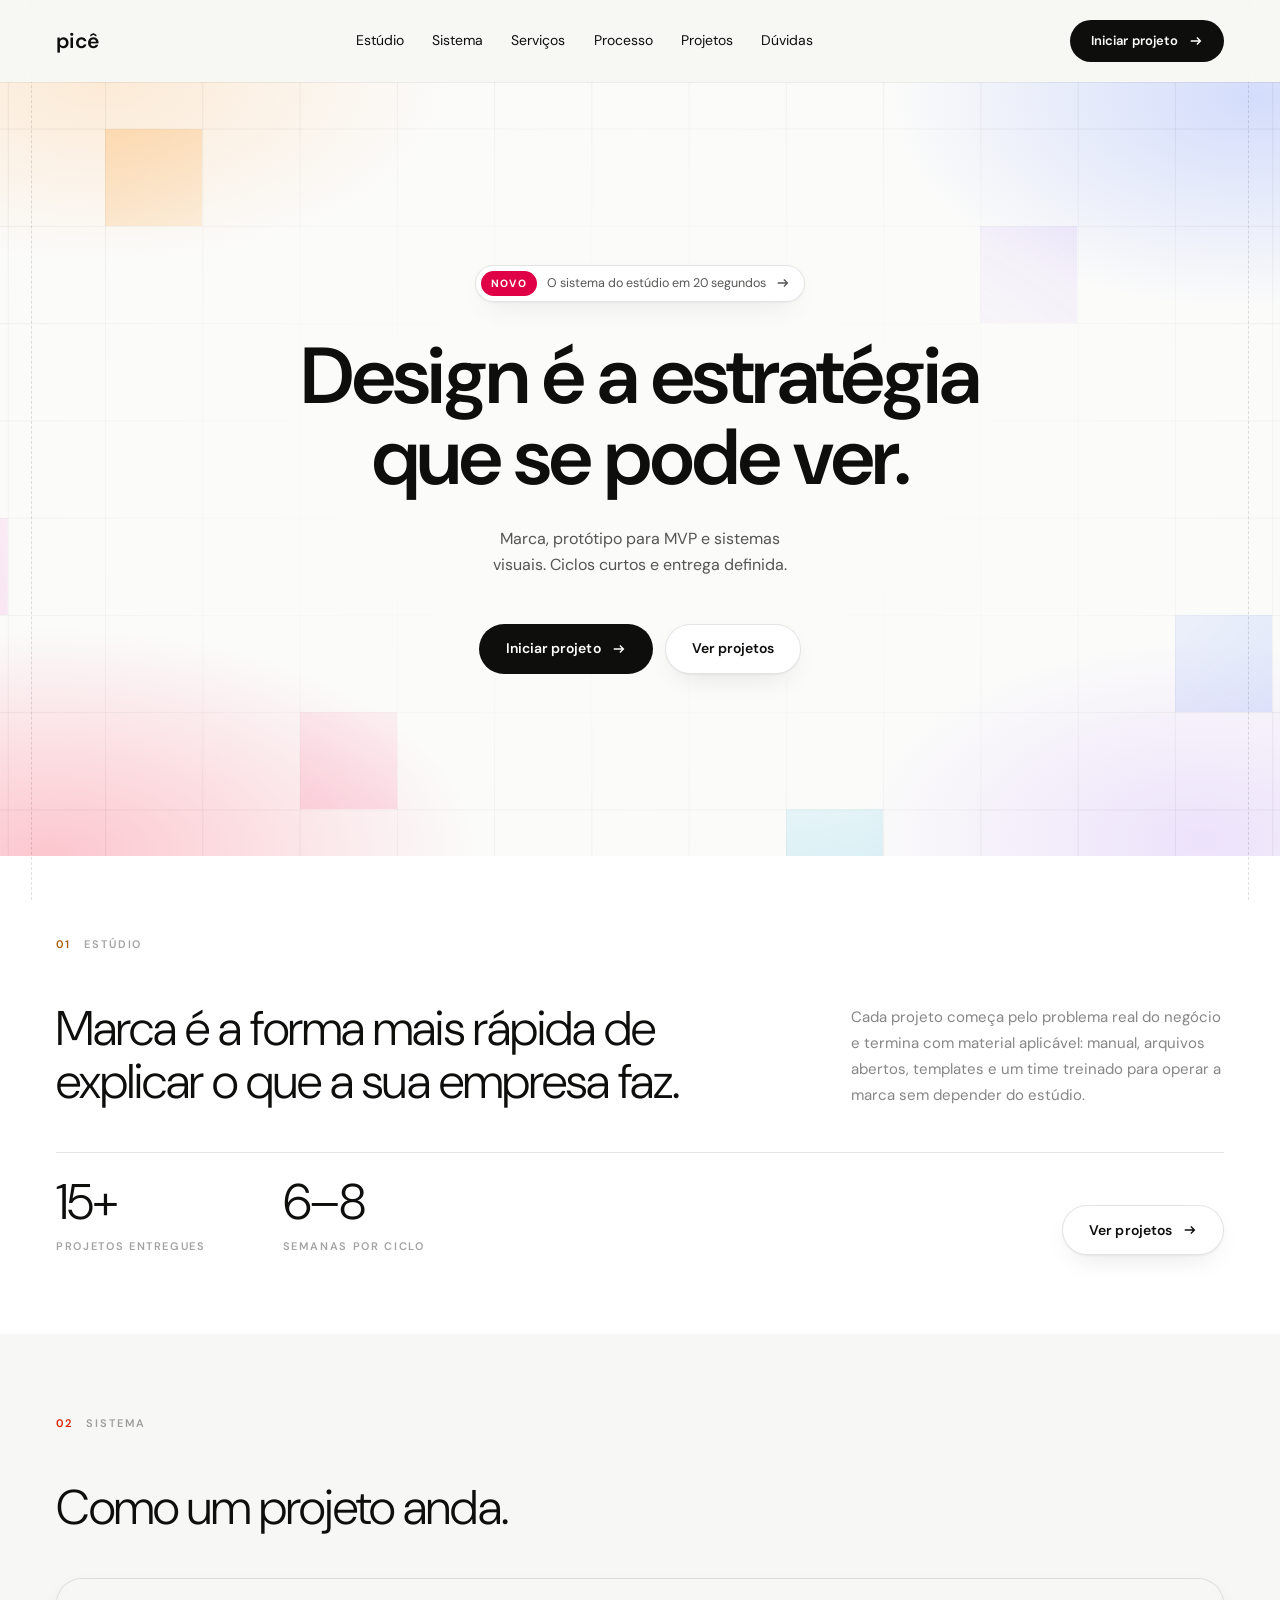
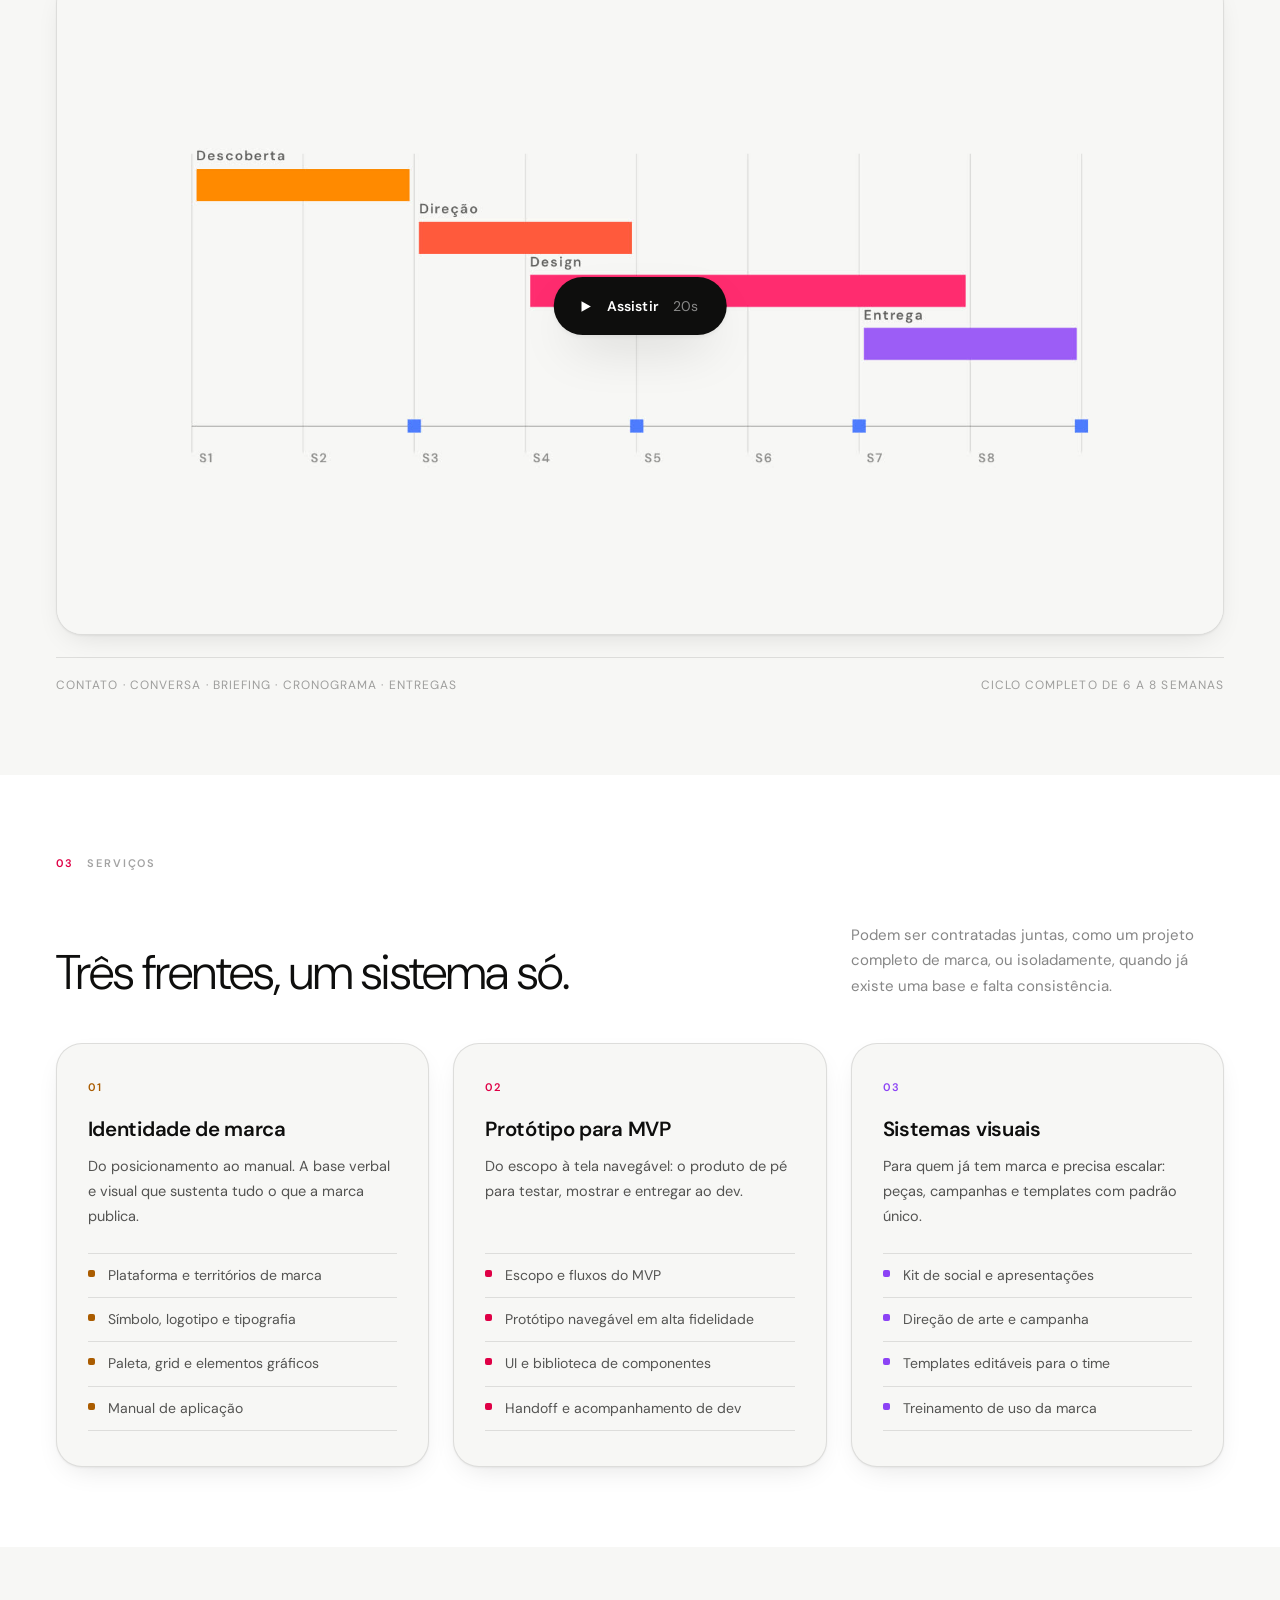
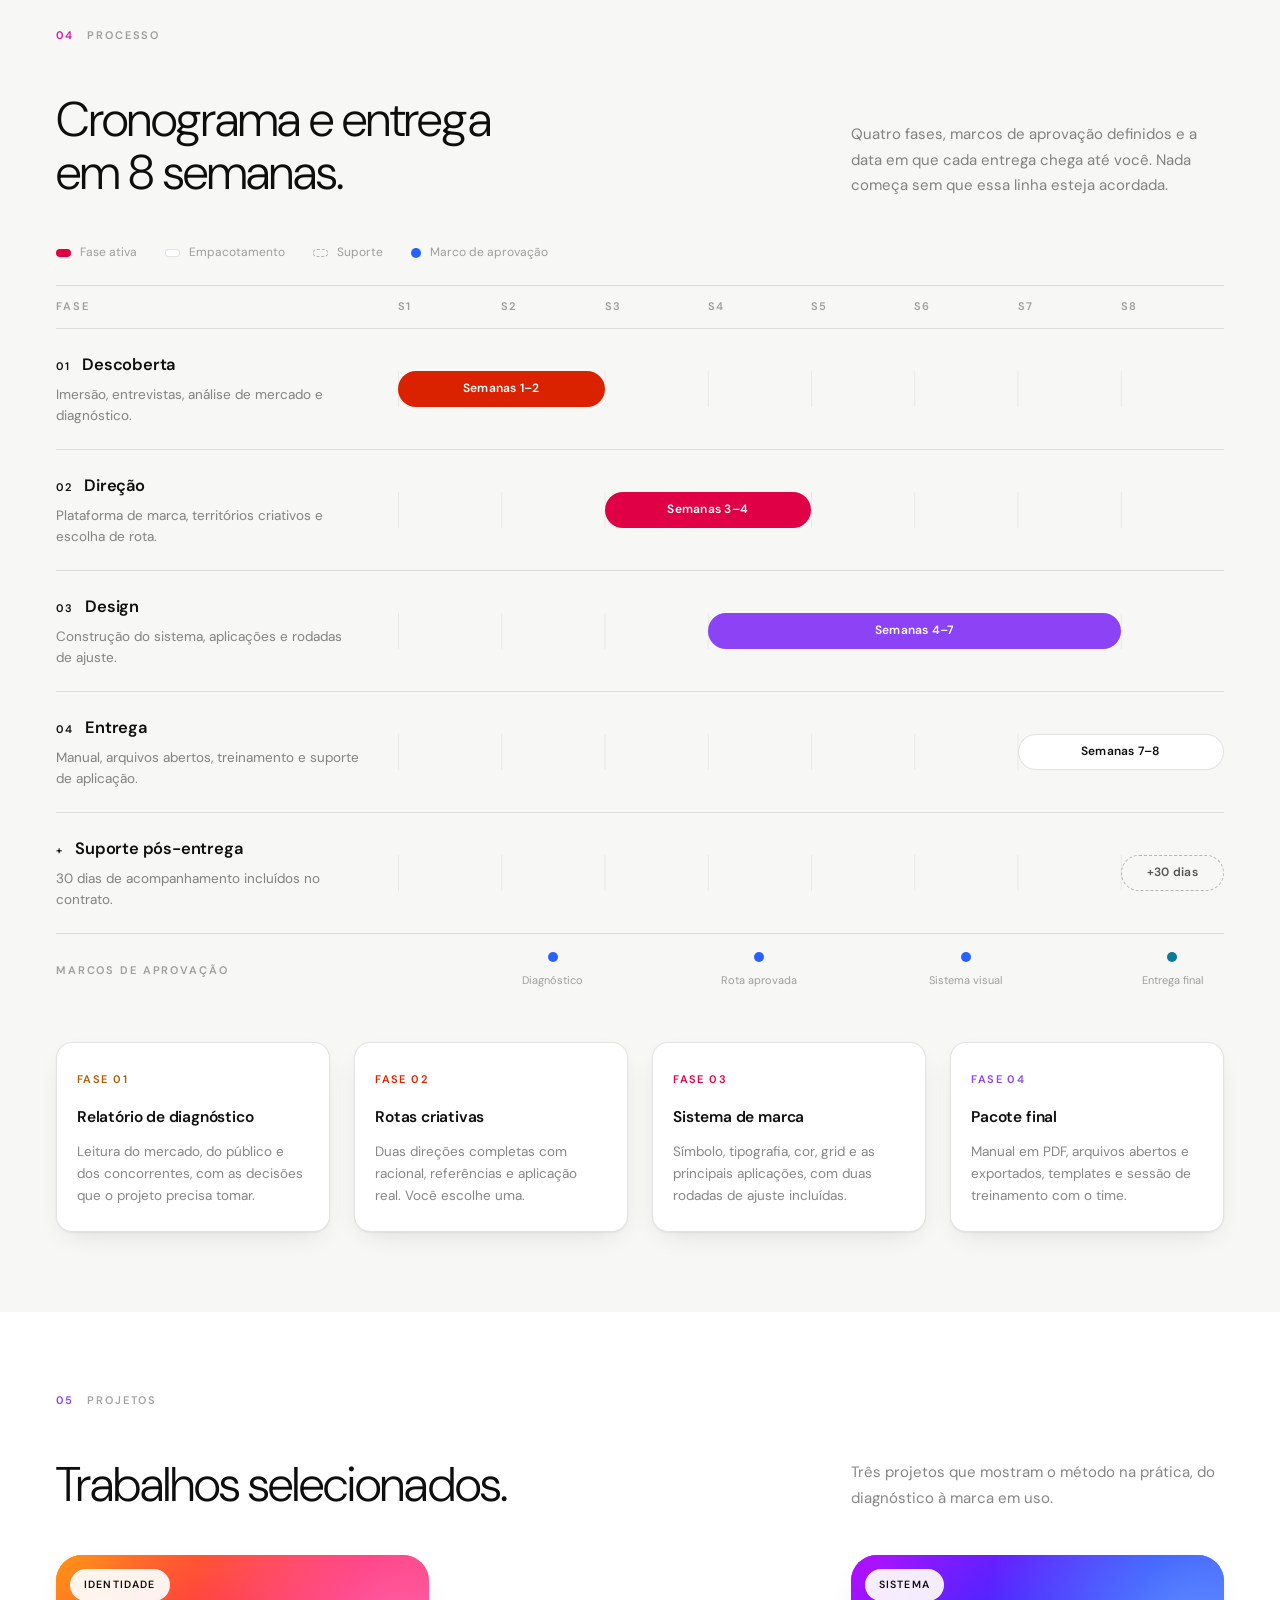
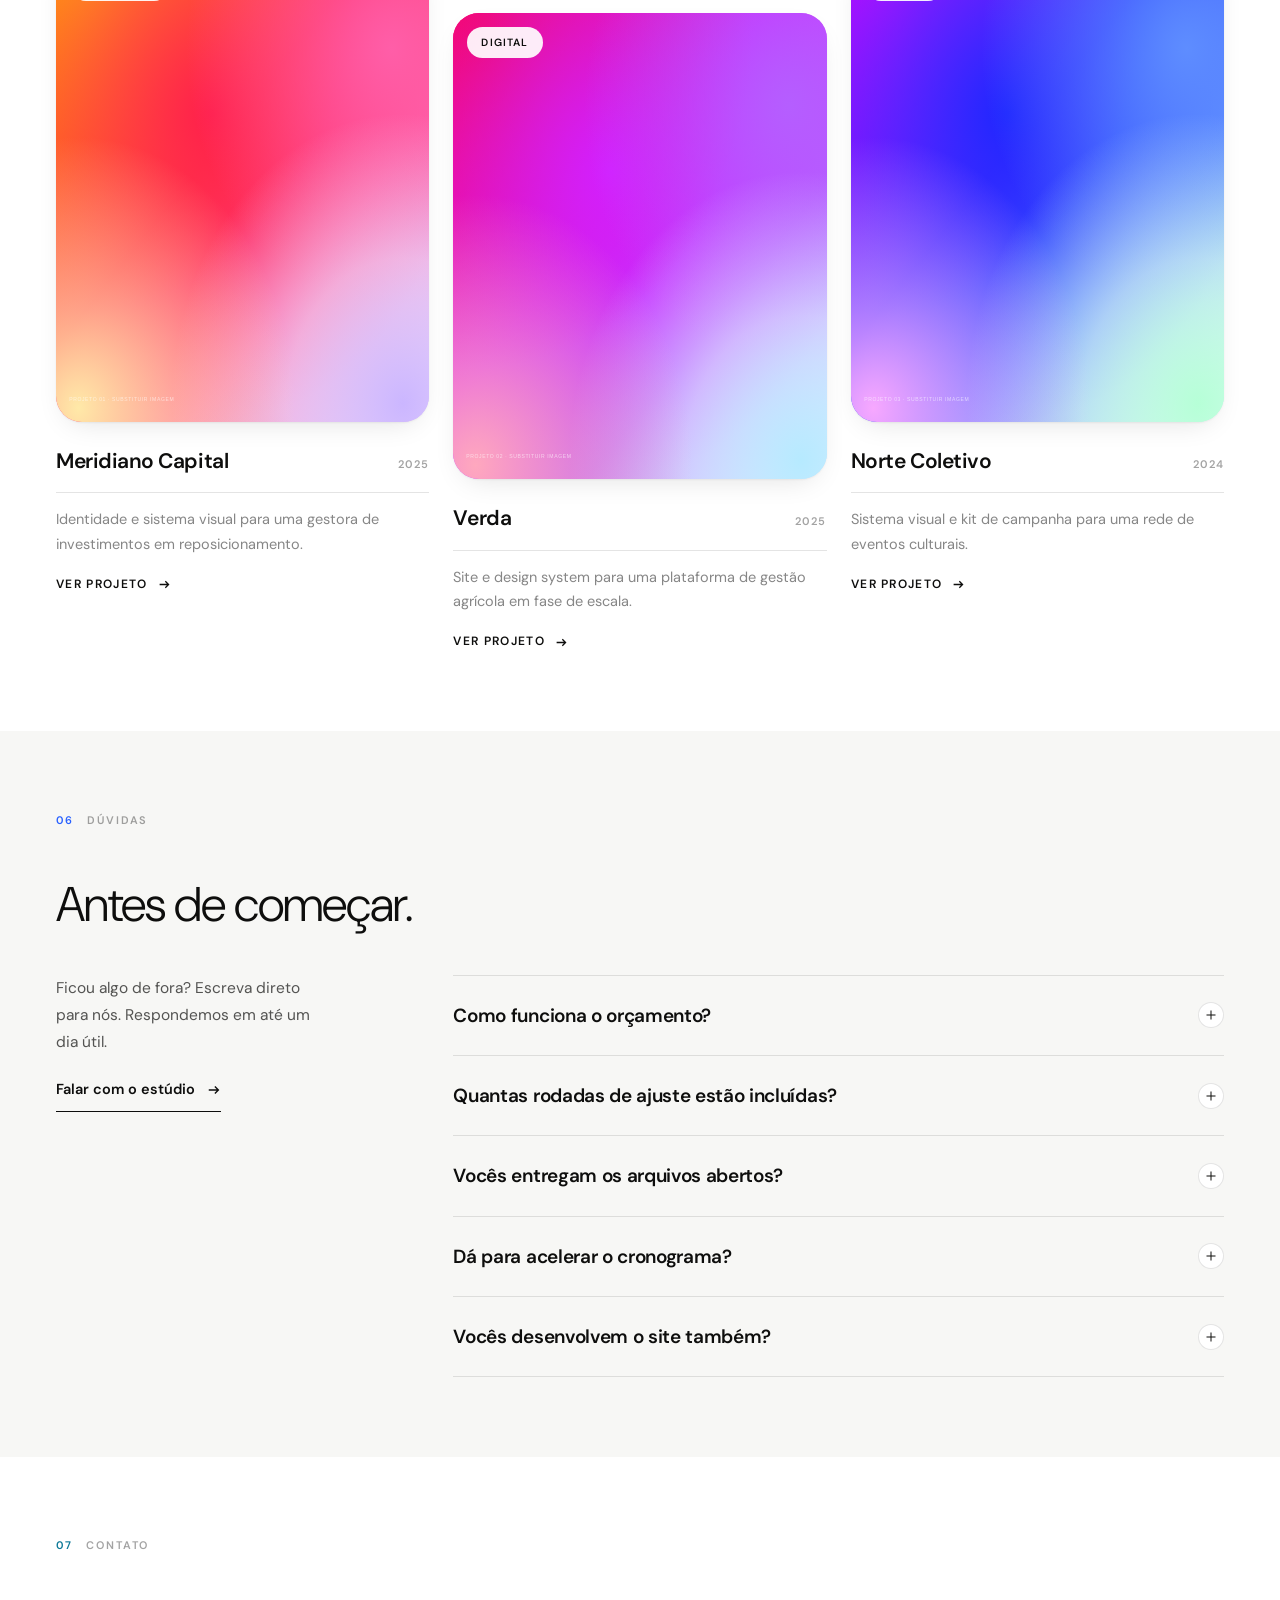
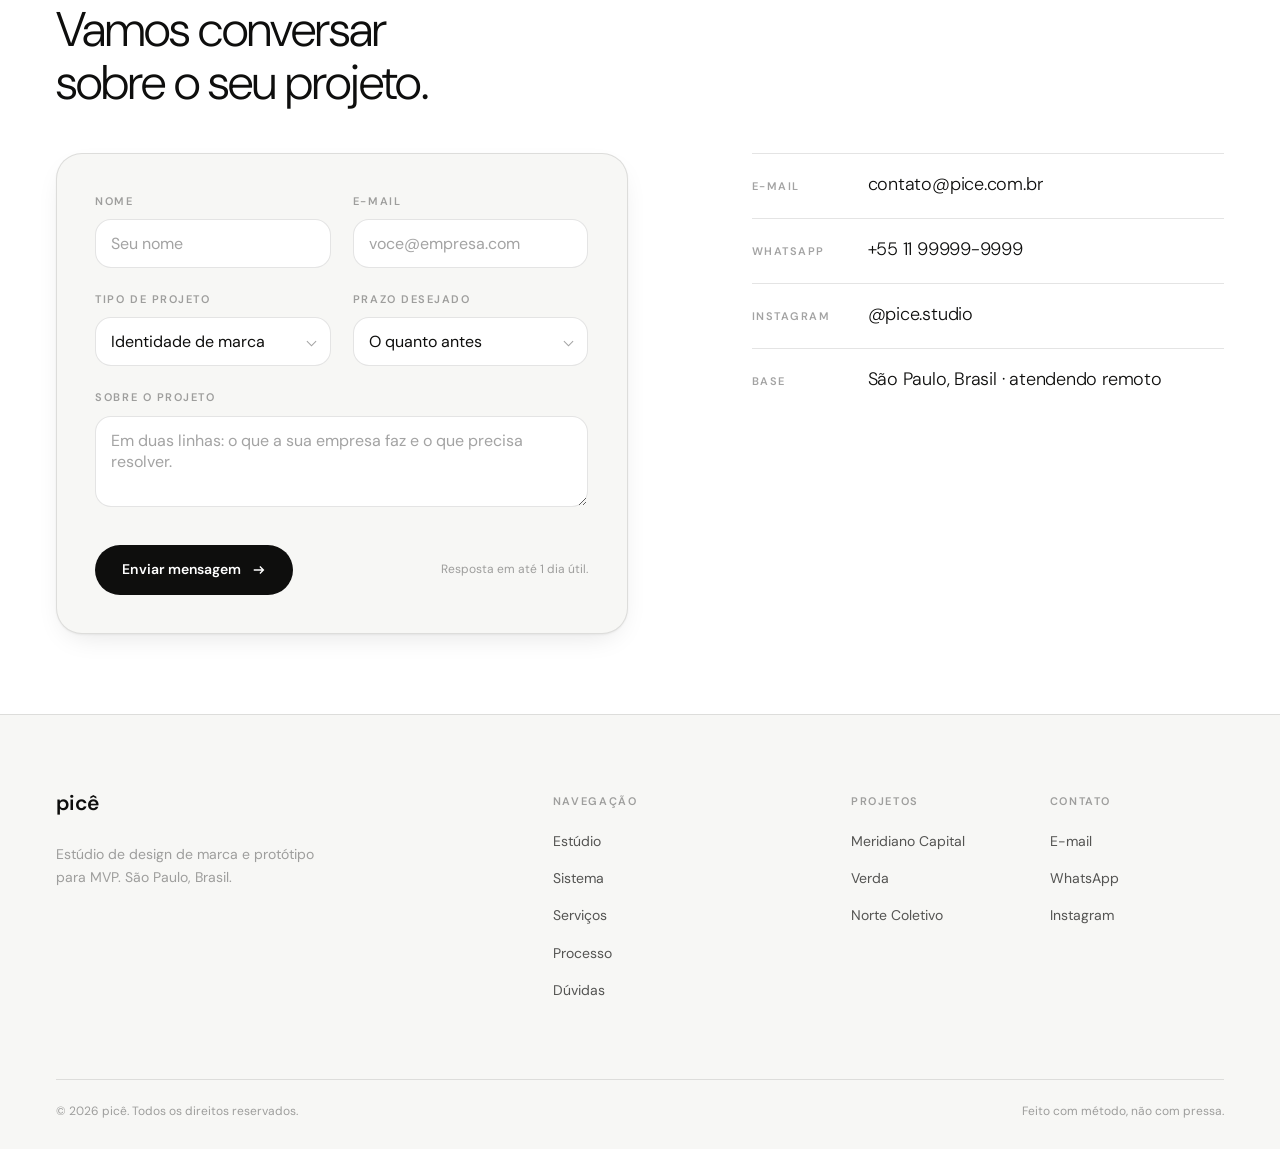
==== commit 8bb0e4fb: "Reescreve o site em branco com a cor em blocos e marcas O sistema deixa de ser monocromático e escur" ====
--- a/index.html
+++ b/index.html
@@ -6,7 +6,7 @@
 <title>picê · Estúdio de design de marca e protótipo para MVP</title>
 <meta name="description" content="picê é um estúdio de design de marca e protótipo para MVP. Identidade visual, produto e sistemas de marca com processo claro e prazo definido.">
 <meta name="author" content="picê">
-<meta name="theme-color" content="#131211">
+<meta name="theme-color" content="#f7f7f5">
 
 <!-- Open Graph: troque a URL quando o domínio estiver no ar -->
 <meta property="og:type" content="website">
@@ -41,6 +41,8 @@
 <body>
 
 <!-- ====================== CABEÇALHO ====================== -->
+<div class="guias" aria-hidden="true"></div>
+
 <header class="header" id="header">
   <div class="shell header__bar">
     <a class="brand" href="./">picê</a>
@@ -110,7 +112,7 @@
 </section>
 
 <!-- ====================== 01 · ESTÚDIO ====================== -->
-<section class="section s-paper" id="estudio">
+<section class="section s-white" id="estudio" style="--tom:var(--laranja-t)">
   <div class="shell">
     <div class="g12 sec-head">
       <div class="sec-head__id reveal"><b>01</b><span class="micro">Estúdio</span></div>
@@ -131,7 +133,7 @@
 </section>
 
 <!-- ====================== 02 · SISTEMA ====================== -->
-<section class="section s-dark" id="sistema">
+<section class="section s-paper" id="sistema" style="--tom:var(--coral-t)">
   <div class="shell">
     <div class="g12 sec-head">
       <div class="sec-head__id reveal"><b>02</b><span class="micro">Sistema</span></div>
@@ -161,7 +163,7 @@
 </section>
 
 <!-- ====================== 03 · SERVIÇOS ====================== -->
-<section class="section s-dark" id="servicos">
+<section class="section s-white" id="servicos" style="--tom:var(--rosa-t)">
   <div class="shell">
     <div class="g12 sec-head">
       <div class="sec-head__id reveal"><b>03</b><span class="micro">Serviços</span></div>
@@ -210,7 +212,7 @@
 </section>
 
 <!-- ====================== 04 · PROCESSO ====================== -->
-<section class="section s-paper" id="processo">
+<section class="section s-paper" id="processo" style="--tom:var(--magenta-t)">
   <div class="shell">
     <div class="g12 sec-head">
       <div class="sec-head__id reveal"><b>04</b><span class="micro">Processo</span></div>
@@ -302,7 +304,7 @@
 </section>
 
 <!-- ====================== 05 · PROJETOS ====================== -->
-<section class="section s-white" id="projetos">
+<section class="section s-white" id="projetos" style="--tom:var(--roxo-t)">
   <div class="shell">
     <div class="g12 sec-head">
       <div class="sec-head__id reveal"><b>05</b><span class="micro">Projetos</span></div>
@@ -354,7 +356,7 @@
 </section>
 
 <!-- ====================== 06 · DÚVIDAS ====================== -->
-<section class="section s-paper" id="duvidas">
+<section class="section s-paper" id="duvidas" style="--tom:var(--azul-t)">
   <div class="shell">
     <div class="g12 sec-head">
       <div class="sec-head__id reveal"><b>06</b><span class="micro">Dúvidas</span></div>
@@ -396,7 +398,7 @@
 </section>
 
 <!-- ====================== 07 · CONTATO ====================== -->
-<section class="section s-dark" id="contato">
+<section class="section s-white" id="contato" style="--tom:var(--ciano-t)">
   <div class="shell">
     <div class="g12 sec-head">
       <div class="sec-head__id reveal"><b>07</b><span class="micro">Contato</span></div>
--- a/assets/css/style.css
+++ b/assets/css/style.css
@@ -1,37 +1,72 @@
 /* =========================================================
    PICÊ
    Sistema visual: grade de 12 colunas, tipografia DM Sans e
-   paleta monocromática quente (preto, cinza e papel), sem cor
-   de destaque. Como o desenho da DM Sans já é estreito, o
-   tracking negativo dos tamanhos de display é mais brando do
-   que seria com uma grotesca tradicional.
+   uma base branca sobre a qual a cor entra em blocos: as
+   mídias, os selos e as marcas pequenas. O texto é sempre
+   preto sobre claro; nenhuma dobra é escura.
    ========================================================= */
 
 /* ---------- 1. Tokens ---------- */
 :root{
-  /* Paleta monocromática quente: um preto, um cinza e um papel.
-     Não há cor de destaque; o destaque é o contraste entre eles.        */
-  --preto:        #0a0908;
-  --ink:          #131211;   /* fundo escuro principal */
-  --ink-2:        #1c1a18;   /* superfície elevada sobre o escuro */
-  --ink-3:        #272421;
-  --fumaca:       #b6b2ac;   /* cinza quente: marcas e traços sobre o escuro */
-  --areia:        #dcd7cf;   /* preenchimento suave sobre papel */
-  --paper:        #e4e0d9;   /* superfície clara */
-  --paper-2:      #f1eee9;   /* cartões e campos sobre papel */
-
-  --ink-70:       rgba(19, 18, 17, .70);
-  --ink-50:       rgba(19, 18, 17, .50);
-  --ink-35:       rgba(19, 18, 17, .35);
-  --line:         rgba(19, 18, 17, .15);
-  --line-soft:    rgba(19, 18, 17, .08);
-  --tinta-7:      rgba(19, 18, 17, .07);
-
-  --on-dark:      #e9e5df;
-  --on-dark-70:   rgba(233, 229, 223, .68);
-  --on-dark-45:   rgba(233, 229, 223, .45);
-  --on-dark-line: rgba(233, 229, 223, .14);
-  --line-dark:    rgba(182, 178, 172, .38);
+  /* Base clara. O chão da página é um branco levemente quente e as
+     superfícies elevadas são o branco puro; a diferença entre os dois
+     é o que separa cartão de fundo, junto da sombra.                   */
+  --paper:        #f7f7f5;   /* chão da página */
+  --paper-2:      #fbfbfa;   /* faixa um pouco mais clara */
+  --white:        #ffffff;   /* cartões, campos, mídia */
+  --ink:          #0e0e0d;   /* texto e botões */
+  --preto:        #000000;
+
+  --ink-70:       rgba(14, 14, 13, .70);
+  --ink-50:       rgba(14, 14, 13, .50);
+  --ink-35:       rgba(14, 14, 13, .38);
+  --line:         rgba(14, 14, 13, .11);
+  --line-soft:    rgba(14, 14, 13, .06);
+  --tinta-7:      rgba(14, 14, 13, .05);
+
+  /* Cor. Sete matizes que dividem o mesmo lugar: blocos de mídia,
+     selos e marcas pequenas. Nenhuma delas vira fundo de dobra.
+
+     Cada uma tem duas versões, e é o contraste que decide qual usar. As
+     claras são vivas mas rasas: o laranja tem 2,2:1 contra o papel, e
+     branco sobre ele dá 2,4:1. Elas servem de preenchimento sem texto,
+     nunca de cor de texto. Quem é texto, ou carrega texto branco, usa a
+     versão -t, calibrada para 4,6:1 dos dois lados.                    */
+  --laranja:      #ff8a00;   --laranja-t: #aa5c00;
+  --coral:        #ff5a3c;   --coral-t:   #db2200;
+  --rosa:         #ff2d6f;   --rosa-t:    #df0046;
+  --magenta:      #e94ec4;   --magenta-t: #cd18a2;
+  --roxo:         #9b5df5;   --roxo-t:    #8c43f5;
+  --azul:         #4d7cff;   --azul-t:    #2961ff;
+  --ciano:        #16b3e0;   --ciano-t:   #0d7998;
+
+  /* Malha saturada dos blocos de mídia. É a mesma em todo lugar; o que
+     muda de um bloco para o outro é o `--giro`, uma rotação de matiz.  */
+  --giro:         0deg;
+  --malha:
+    radial-gradient(120% 130% at 8% 4%,   #ffb100 0%, #ff8a00 22%, transparent 62%),
+    radial-gradient(110% 120% at 42% 32%, #ff1f4b 0%, #ff2d6f 34%, transparent 70%),
+    radial-gradient(95% 110% at 88% 22%,  #ff5ea8 0%, transparent 66%),
+    radial-gradient(110% 120% at 92% 96%, #cbb6ff 0%, #efe2ff 46%, transparent 78%),
+    radial-gradient(100% 110% at 8% 98%,  #ffe9a8 0%, transparent 68%),
+    linear-gradient(140deg, #ff9a00, #ff2255 42%, #ff5fa2 66%, #d9c2ff);
+
+  /* Bruma do hero: a mesma paleta a uma fração da força, para a cor
+     encostar no branco sem nunca disputar com o texto.                 */
+  --bruma:
+    radial-gradient(52% 46% at 4% 100%,  rgba(255, 96, 122, .34) 0%, transparent 64%),
+    radial-gradient(46% 44% at 98% 2%,   rgba(120, 150, 255, .30) 0%, transparent 62%),
+    radial-gradient(42% 40% at 94% 98%,  rgba(200, 160, 255, .28) 0%, transparent 64%),
+    radial-gradient(44% 38% at 8% 0%,    rgba(255, 190, 120, .28) 0%, transparent 62%);
+
+  /* Nada mais tem canto vivo: o raio é parte do sistema. */
+  --r-lg:         26px;   /* blocos de mídia e cartões grandes */
+  --r-md:         16px;   /* cartões, campos, quadros pequenos */
+  --r-sm:         10px;
+  --r-pill:       999px;  /* botões, selos, etiquetas */
+
+  --sombra:       0 1px 2px rgba(14,14,13,.05), 0 10px 30px -12px rgba(14,14,13,.14);
+  --sombra-alta:  0 2px 4px rgba(14,14,13,.05), 0 22px 54px -18px rgba(14,14,13,.22);
 
   --shell:        1280px;
   /* a margem lateral respeita o entalhe do aparelho em paisagem */
@@ -62,18 +97,31 @@
 button{ font:inherit; color:inherit; background:none; border:0; cursor:pointer; }
 h1,h2,h3,h4,p,figure,blockquote{ margin:0; }
 ul,ol{ margin:0; padding:0; list-style:none; }
-::selection{ background:var(--ink); color:var(--paper); }
-:focus-visible{ outline:2px solid var(--ink); outline-offset:4px; }
-.s-dark :focus-visible,.hero :focus-visible{ outline-color:var(--on-dark); }
+::selection{ background:var(--ink); color:var(--white); }
+:focus-visible{ outline:2px solid var(--azul-t); outline-offset:3px; border-radius:4px; }
 
 /* ---------- 3. Estrutura ---------- */
 .shell{ width:100%; max-width:var(--shell); margin-inline:auto; padding-inline:var(--gut); }
+/* As duas guias tracejadas que correm pela página inteira. Ficam na
+   margem, fora da coluna de conteúdo, e são um elemento fixo em vez de
+   uma borda por dobra: assim a linha não quebra na emenda entre uma
+   dobra e outra nem encosta na borda dos cartões. Precisa de z-index
+   acima das dobras, senão o fundo opaco de cada uma a cobre.           */
+.guias{ position:fixed; inset:0; z-index:2; pointer-events:none; }
+.guias::before,.guias::after{
+  content:''; position:absolute; top:0; bottom:0; width:0;
+  border-left:1px dashed rgba(14, 14, 13, .12);
+}
+.guias::before{ left:clamp(16px, 2.4vw, 38px); }
+.guias::after { right:clamp(16px, 2.4vw, 38px); }
+.header,.hero,.section,.footer,.p-hero{ position:relative; }
 .section{ padding-block:var(--section); }
 section[id]{ scroll-margin-top:90px; }
-.s-dark { background:var(--ink);    color:var(--on-dark); }
-.s-brand{ background:var(--ink-2);  color:var(--on-dark); }
+/* Nenhuma dobra é escura. A alternância é só de valor, entre o chão da
+   página e o branco puro; quem dá o ritmo de verdade são os cartões e
+   os blocos de cor.                                                    */
+.s-white{ background:var(--white); }
 .s-paper{ background:var(--paper); }
-.s-white{ background:var(--paper-2); }
 
 .g12{ display:grid; grid-template-columns:repeat(12, 1fr); gap:var(--colgap); }
 
@@ -95,36 +143,30 @@
   text-wrap:pretty;
 }
 .body{ font-size:15.5px; line-height:1.75; color:var(--ink-70); }
-.s-dark .body,.s-brand .body{ color:var(--on-dark-70); }
 
 .micro{
   font-size:11px; font-weight:600; letter-spacing:.17em; text-transform:uppercase;
   color:var(--ink-35);
 }
-.s-dark .micro,.s-brand .micro,.footer .micro{ color:var(--on-dark-45); }
-.accent{ color:var(--ink); }
-.s-dark .accent{ color:var(--fumaca); }
+.accent{ color:var(--rosa-t); }
 
 /* ---------- 5. Botões e links ---------- */
 .btn{
   display:inline-flex; align-items:center; gap:11px;
-  height:50px; padding:0 26px; border-radius:0;
+  height:50px; padding:0 26px; border-radius:var(--r-pill);
   font-size:14px; font-weight:600; letter-spacing:.005em;
   border:1px solid transparent; white-space:nowrap;
   transition:background .25s var(--ease), color .25s var(--ease), border-color .25s var(--ease);
 }
 .btn svg{ width:14px; height:14px; flex:none; transition:transform .3s var(--ease); }
 .btn:hover svg{ transform:translateX(4px); }
-.btn--solid{ background:var(--ink); color:var(--paper); }
-.btn--solid:hover{ background:var(--preto); }
-.btn--light{ background:var(--on-dark); color:var(--ink); }
-.btn--light:hover{ background:#fff; }
-.header .btn--light{ background:var(--ink); color:var(--paper); }
-.header .btn--light:hover{ background:var(--preto); }
-.btn--ghost{ border-color:var(--line); color:var(--ink); }
-.btn--ghost:hover{ border-color:var(--ink); color:var(--ink); }
-.s-dark .btn--ghost,.s-brand .btn--ghost,.hero .btn--ghost{ border-color:var(--on-dark-line); color:var(--on-dark); }
-.s-dark .btn--ghost:hover,.s-brand .btn--ghost:hover,.hero .btn--ghost:hover{ border-color:var(--on-dark); background:rgba(233,229,223,.07); }
+/* Uma ação principal só, preta, em qualquer fundo: com a página inteira
+   clara, o preto é o que tem mais peso em todo lugar. A cor fica para as
+   mídias e as marcas pequenas, não para os botões.                       */
+.btn--solid,.btn--light,.btn--acento{ background:var(--ink); color:var(--white); }
+.btn--solid:hover,.btn--light:hover,.btn--acento:hover{ background:#2c2c2a; }
+.btn--ghost{ background:var(--white); border-color:var(--line); color:var(--ink); box-shadow:var(--sombra); }
+.btn--ghost:hover{ border-color:rgba(14,14,13,.22); box-shadow:var(--sombra-alta); }
 .btn--sm{ height:42px; padding:0 20px; font-size:13px; }
 
 .link-u{
@@ -138,12 +180,17 @@
 /* ---------- 6. Cabeçalho ---------- */
 .header{
   position:sticky; top:0; z-index:60; padding-block:20px;
-  background:var(--paper); color:var(--ink);
-  box-shadow:0 1px 0 var(--line);
-  transition:padding .3s var(--ease), box-shadow .35s var(--ease);
+  background:rgba(247, 247, 245, .82); color:var(--ink);
+  -webkit-backdrop-filter:saturate(180%) blur(14px);
+          backdrop-filter:saturate(180%) blur(14px);
+  box-shadow:0 1px 0 var(--line-soft);
+  transition:padding .3s var(--ease), box-shadow .35s var(--ease), background .3s var(--ease);
 }
 .header__bar{ display:flex; align-items:center; justify-content:space-between; gap:24px; }
-.header.is-stuck{ padding-block:13px; box-shadow:0 1px 0 var(--line), 0 8px 28px rgba(12,13,18,.06); }
+.header.is-stuck{
+  padding-block:13px; background:rgba(247, 247, 245, .93);
+  box-shadow:0 1px 0 var(--line), 0 8px 28px rgba(14,14,13,.05);
+}
 
 .brand{
   display:inline-flex; align-items:baseline; flex:none;
@@ -190,37 +237,49 @@
 /* ---------- 7. Hero ---------- */
 .hero{
   position:relative; overflow:hidden;
-  /* preto, com o azul como única cor de destaque: é ele que desenha a grade,
-     o selo e o botão principal */
-  background:var(--ink); color:var(--on-dark);
+  background:var(--paper-2); color:var(--ink);
   --celula:clamp(74px, 7.6vw, 128px);
-  --grade:rgba(233, 229, 223, .10);
+  --grade:rgba(14, 14, 13, .055);
   display:flex; align-items:center;
   min-height:clamp(560px, 86vh, 840px);
   padding:clamp(56px, 8vh, 110px) 0 clamp(56px, 8vh, 110px);
 }
-/* Textura de fundo: uma grade de linhas finas, com alguns quadrados acesos.
-   As linhas são dois gradientes de uma listra só — um na vertical, outro na
-   horizontal — repetidos pelo `background-size`. Os quadrados acesos são
-   camadas `no-repeat` de uma célula, posicionadas a partir do centro: como a
-   grade também parte do centro, cada um cai exatamente dentro de uma célula
-   em qualquer largura de tela.
-
-   A máscara apaga a grade no meio, onde fica o texto, e a devolve em direção
-   às bordas. Fica num pseudo-elemento porque, no `.hero`, ela apagaria
-   também o texto.                                                          */
+/* Fundo em duas camadas. A de baixo é a bruma: a paleta encostando no
+   branco pelos quatro cantos, longe do texto, que fica no meio.        */
+.hero::after{
+  content:''; position:absolute; inset:0; z-index:0; pointer-events:none;
+  background-image:var(--bruma);
+}
+/* A de cima é a grade: linhas finíssimas, com seis quadrados acesos, um
+   por matiz. As linhas são dois gradientes de uma listra só, um na
+   vertical e outro na horizontal, repetidos pelo `background-size`. Os
+   quadrados são camadas `no-repeat` de uma célula, posicionadas a partir
+   do centro: como a grade também parte do centro, cada um cai exatamente
+   dentro de uma célula em qualquer largura de tela.
+
+   A máscara apaga a grade no meio, onde fica o texto, e a devolve em
+   direção às bordas. Fica num pseudo-elemento porque, no `.hero`, ela
+   apagaria também o texto.                                             */
 .hero::before{
-  content:''; position:absolute; inset:0; z-index:0; pointer-events:none;
-  --aceso:rgba(233, 229, 223, .035);
+  content:''; position:absolute; inset:0; z-index:1; pointer-events:none;
+  /* os seis quadrados são as seis cores vivas diluídas: é o único lugar do
+     site em que a cor aparece fora de um bloco de mídia. Num navegador sem
+     `color-mix` o quadrado simplesmente não pinta, e a grade continua      */
+  --q1:color-mix(in srgb, var(--laranja) 20%, transparent);
+  --q2:color-mix(in srgb, var(--rosa)    18%, transparent);
+  --q3:color-mix(in srgb, var(--roxo)    16%, transparent);
+  --q4:color-mix(in srgb, var(--azul)    16%, transparent);
+  --q5:color-mix(in srgb, var(--magenta) 15%, transparent);
+  --q6:color-mix(in srgb, var(--ciano)   16%, transparent);
   background-image:
     linear-gradient(to right,  var(--grade) 1px, transparent 1px),
     linear-gradient(to bottom, var(--grade) 1px, transparent 1px),
-    linear-gradient(var(--aceso), var(--aceso)),
-    linear-gradient(var(--aceso), var(--aceso)),
-    linear-gradient(var(--aceso), var(--aceso)),
-    linear-gradient(var(--aceso), var(--aceso)),
-    linear-gradient(var(--aceso), var(--aceso)),
-    linear-gradient(var(--aceso), var(--aceso));
+    linear-gradient(var(--q1), var(--q1)),
+    linear-gradient(var(--q2), var(--q2)),
+    linear-gradient(var(--q3), var(--q3)),
+    linear-gradient(var(--q4), var(--q4)),
+    linear-gradient(var(--q5), var(--q5)),
+    linear-gradient(var(--q6), var(--q6));
   background-size:var(--celula) var(--celula);
   background-repeat:repeat, repeat, no-repeat, no-repeat, no-repeat, no-repeat, no-repeat, no-repeat;
   background-position:
@@ -235,20 +294,21 @@
   -webkit-mask-image:radial-gradient(ellipse 62% 58% at 50% 50%, transparent 30%, rgba(0,0,0,.40) 68%, #000 100%);
           mask-image:radial-gradient(ellipse 62% 58% at 50% 50%, transparent 30%, rgba(0,0,0,.40) 68%, #000 100%);
 }
-.hero .shell{ position:relative; z-index:1; width:100%; }
+.hero .shell{ position:relative; z-index:2; width:100%; }
 /* tudo centrado numa coluna só, como no layout de referência */
 .painel{ max-width:900px; margin-inline:auto; text-align:center; }
 
-/* o selo: quadrado, como o resto do site */
+/* o selo: uma pílula branca que flutua sobre a bruma */
 .selo{
   display:inline-flex; align-items:center; gap:10px;
-  padding:5px 12px 5px 5px; border:1px solid var(--line-dark);
-  font-size:12.5px; color:var(--on-dark-70); text-decoration:none;
-  transition:border-color .18s ease, color .18s ease;
-}
-.selo:hover{ border-color:var(--on-dark-45); color:var(--on-dark); }
+  padding:5px 14px 5px 5px; border:1px solid var(--line); border-radius:var(--r-pill);
+  background:var(--white); box-shadow:var(--sombra);
+  font-size:12.5px; color:var(--ink-70); text-decoration:none;
+  transition:box-shadow .25s var(--ease), color .18s ease;
+}
+.selo:hover{ box-shadow:var(--sombra-alta); color:var(--ink); }
 .selo__tag{
-  background:var(--fumaca); color:var(--ink); padding:3px 8px;
+  background:var(--rosa-t); color:var(--white); padding:4px 10px; border-radius:var(--r-pill);
   font-size:10.5px; font-weight:700; letter-spacing:.1em; text-transform:uppercase;
 }
 .selo svg{ width:14px; height:14px; flex:none; }
@@ -261,16 +321,14 @@
 
 .hero__lead{
   margin:clamp(18px, 2.2vw, 28px) auto 0; max-width:42ch;
-  font-size:clamp(15.5px, 1.25vw, 18px); line-height:1.62; color:var(--on-dark-70);
+  font-size:clamp(15.5px, 1.25vw, 18px); line-height:1.62; color:var(--ink-70);
   text-wrap:balance;
 }
 .hero__acoes{
   display:flex; flex-wrap:wrap; justify-content:center; gap:12px;
   margin-top:clamp(30px, 3.6vw, 46px);
 }
-/* o hero é escuro: aqui o botão de mais peso é o claro */
-.btn--acento{ background:var(--paper); color:var(--ink); }
-.btn--acento:hover{ background:var(--paper-2); }
+
 
 
 /* ---------- 8. Cabeçalho de seção ---------- */
@@ -281,12 +339,13 @@
   grid-column:1 / 13; display:flex; align-items:baseline; gap:14px;
   margin-bottom:clamp(18px, 2vw, 30px);
 }
-.sec-head__id b{ font-size:11px; font-weight:600; letter-spacing:.1em; color:var(--ink); }
-.s-dark .sec-head__id b{ color:var(--fumaca); }
+/* o número da dobra é o lugar mais barato para a cor aparecer: cada
+   dobra define o seu `--tom` no HTML e tudo dentro dela o herda */
+.sec-head__id b{ font-size:11px; font-weight:600; letter-spacing:.1em; color:var(--tom, var(--ink)); }
 .sec-head__t{ grid-column:1 / 8; }
 .sec-head__x{ grid-column:9 / 13; align-self:end; }
 .sec-head__x p{ font-size:15px; line-height:1.72; color:var(--ink-50); }
-.s-dark .sec-head__x p{ color:var(--on-dark-70); }
+
 
 /* ---------- 9. Estúdio ---------- */
 
@@ -299,55 +358,64 @@
 .facts span{ display:block; margin-top:10px; font-size:11px; font-weight:600; letter-spacing:.15em; text-transform:uppercase; color:var(--ink-35); }
 
 /* ---------- 10. Serviços ---------- */
-.cards{ border-top:1px solid var(--on-dark-line); }
+.cards{ row-gap:var(--colgap); }
 .card{
-  grid-column:span 4; padding:clamp(26px, 2.6vw, 38px) 0 clamp(30px, 3vw, 44px);
-  position:relative; transition:opacity .3s var(--ease);
-}
-.card__n{ font-size:11px; font-weight:600; letter-spacing:.1em; color:var(--fumaca); }
+  grid-column:span 4; padding:clamp(26px, 2.6vw, 34px) clamp(24px, 2.4vw, 32px) clamp(28px, 2.8vw, 36px);
+  position:relative; border-radius:var(--r-lg); background:var(--paper);
+  border:1px solid var(--line); box-shadow:var(--sombra);
+  transition:box-shadow .35s var(--ease), transform .35s var(--ease);
+}
+.s-paper .card{ background:var(--white); }
+.card:hover{ box-shadow:var(--sombra-alta); transform:translateY(-3px); }
+/* os três textos têm comprimentos diferentes; empurrando a lista para o
+   fim do cartão, as três listas começam na mesma linha */
+.card{ display:flex; flex-direction:column; }
+/* um tom por card, na mesma ordem da paleta */
+.card:nth-of-type(1){ --tom:var(--laranja-t); }
+.card:nth-of-type(2){ --tom:var(--rosa-t); }
+.card:nth-of-type(3){ --tom:var(--roxo-t); }
+.card__n{ font-size:11px; font-weight:600; letter-spacing:.1em; color:var(--tom); }
 .card h3{ margin:20px 0 12px; }
-.card > p{ font-size:14.5px; line-height:1.72; color:var(--on-dark-70); max-width:34ch; }
-.card ul{ margin-top:24px; border-bottom:1px solid var(--on-dark-line); }
+.card > p{ font-size:14.5px; line-height:1.72; color:var(--ink-70); max-width:34ch; }
+.card ul{ margin-top:auto; padding-top:24px; border-bottom:1px solid var(--line); }
 .card li{
-  position:relative; padding:10px 0 10px 20px; font-size:14px; color:var(--on-dark-70);
-  border-top:1px solid var(--on-dark-line);
+  position:relative; padding:10px 0 10px 20px; font-size:14px; color:var(--ink-70);
+  border-top:1px solid var(--line);
 }
 .card li::before{
-  content:""; position:absolute; left:0; top:17px; width:6px; height:6px;
-  background:var(--fumaca);
-}
-.cards .card + .card{ padding-left:clamp(20px, 2.2vw, 34px); }
+  content:""; position:absolute; left:0; top:16px; width:7px; height:7px; border-radius:2px;
+  background:var(--tom);
+}
 
 /* ---------- 10b. Sistema (vídeo) ---------- */
 .video{
-  position:relative; margin:0; overflow:hidden;
-  aspect-ratio:16 / 9; background:var(--ink-2);
-  /* o filme é escuro como a dobra: sem esta linha o quadro dele some */
-  border:1px solid var(--on-dark-line);
+  position:relative; margin:0; overflow:hidden; border-radius:var(--r-lg);
+  aspect-ratio:16 / 9; background:var(--paper);
+  border:1px solid var(--line); box-shadow:var(--sombra);
 }
 .video__poster{ width:100%; height:100%; object-fit:cover; }
 .video video,.video iframe{ position:absolute; inset:0; width:100%; height:100%; border:0; background:#000; }
 .video__btn{
   position:absolute; left:50%; top:50%; transform:translate(-50%, -50%);
   display:inline-flex; align-items:center; gap:14px;
-  height:58px; padding:0 28px 0 24px;
-  background:var(--on-dark); color:var(--ink);
+  height:58px; padding:0 28px 0 24px; border-radius:var(--r-pill);
+  background:var(--ink); color:var(--white); box-shadow:var(--sombra-alta);
   font-size:14px; font-weight:600; letter-spacing:.01em;
   transition:background .25s var(--ease), transform .3s var(--ease);
 }
-.video__btn:hover{ background:#fff; transform:translate(-50%, -50%) scale(1.03); }
-.video__btn svg{ width:15px; height:15px; flex:none; color:var(--ink); }
-.video__btn b{ font-weight:400; color:var(--ink-35); }
+.video__btn:hover{ background:#2c2c2a; transform:translate(-50%, -50%) scale(1.03); }
+.video__btn svg{ width:15px; height:15px; flex:none; color:currentColor; }
+.video__btn b{ font-weight:400; color:rgba(255,255,255,.5); }
 .video.is-playing .video__btn,.video.is-playing .video__poster{ display:none; }
 
 .video-meta{
-  margin-top:22px; padding-top:18px; border-top:1px solid var(--on-dark-line);
+  margin-top:22px; padding-top:18px; border-top:1px solid var(--line);
   display:flex; flex-wrap:wrap; gap:10px 32px; justify-content:space-between;
-  font-size:12px; letter-spacing:.09em; text-transform:uppercase; color:var(--on-dark-45);
+  font-size:12px; letter-spacing:.09em; text-transform:uppercase; color:var(--ink-35);
 }
 
 /* ---------- 11. Cronograma ---------- */
-.gantt{ border-top:1px solid var(--ink); }
+.gantt{ border-top:1px solid var(--line); }
 .gantt__head,.gantt__row{
   display:grid; grid-template-columns:minmax(200px, 26%) 1fr; gap:clamp(18px, 3vw, 44px); align-items:center;
 }
@@ -367,8 +435,8 @@
 .gantt__bar{
   grid-column:var(--s) / span var(--n);
   display:flex; align-items:center; justify-content:center;
-  height:36px; padding:0 14px; border-radius:0;
-  background:var(--ink); color:var(--paper);
+  height:36px; padding:0 14px; border-radius:var(--r-pill);
+  background:var(--fase, var(--ink)); color:var(--white);
   font-size:12px; font-weight:600; letter-spacing:.02em; white-space:nowrap;
   transform-origin:left; transform:scaleX(.02); opacity:0;
   transition:transform .75s var(--ease), opacity .4s var(--ease);
@@ -379,13 +447,18 @@
 .gantt.is-in .gantt__row:nth-of-type(3) .gantt__bar{ transition-delay:.29s; }
 .gantt.is-in .gantt__row:nth-of-type(4) .gantt__bar{ transition-delay:.41s; }
 .gantt.is-in .gantt__row:nth-of-type(5) .gantt__bar{ transition-delay:.53s; }
-.gantt__bar--soft{ background:var(--areia); color:var(--ink); }
-.gantt__bar--line{ background:transparent; border:1px dashed rgba(19,18,17,.32); color:var(--ink); }
+/* uma cor por fase, na ordem em que elas acontecem */
+.gantt__row:nth-of-type(1){ --fase:var(--laranja-t); }
+.gantt__row:nth-of-type(2){ --fase:var(--coral-t); }
+.gantt__row:nth-of-type(3){ --fase:var(--rosa-t); }
+.gantt__row:nth-of-type(4){ --fase:var(--roxo-t); }
+.gantt__bar--soft{ background:var(--white); border:1px solid var(--line); color:var(--ink); }
+.gantt__bar--line{ background:transparent; border:1px dashed rgba(14,14,13,.28); color:var(--ink-70); }
 
 .gantt__row--mile{ border-bottom:0; padding-block:18px 0; }
 .gantt__miles > div{ grid-column:var(--s) / span 1; text-align:center; }
-.gantt__miles i{ display:block; width:9px; height:9px; margin:0 auto; background:var(--ink); }
-.gantt__miles > div:last-child i{ background:var(--ink); }
+.gantt__miles i{ display:block; width:10px; height:10px; margin:0 auto; border-radius:50%; background:var(--azul-t); }
+.gantt__miles > div:last-child i{ background:var(--ciano-t); }
 .gantt__miles small{ display:block; margin-top:11px; font-size:11px; line-height:1.35; color:var(--ink-35); }
 
 .legend{
@@ -393,16 +466,21 @@
   font-size:12px; color:var(--ink-35);
 }
 .legend b{ display:inline-flex; align-items:center; gap:9px; font-weight:400; }
-.legend b::before{ content:""; width:15px; height:8px; background:var(--ink); }
-.legend b.is-soft::before{ background:var(--areia); }
-.legend b.is-line::before{ background:transparent; border:1px dashed rgba(24,40,137,.35); }
-.legend b.is-mile::before{ width:9px; height:9px; background:var(--ink); }
+.legend b::before{ content:""; width:15px; height:8px; border-radius:var(--r-pill); background:var(--rosa-t); }
+.legend b.is-soft::before{ background:var(--white); border:1px solid var(--line); }
+.legend b.is-line::before{ background:transparent; border:1px dashed rgba(14,14,13,.28); }
+.legend b.is-mile::before{ width:10px; height:10px; border-radius:50%; background:var(--azul-t); }
 
 .deliver{ margin-top:clamp(36px, 4.2vw, 56px); }
 .deliver > div{
-  grid-column:span 3; padding-top:20px; border-top:1px solid var(--ink);
-}
-.deliver span{ font-size:11px; font-weight:600; letter-spacing:.13em; color:var(--ink); }
+  grid-column:span 3; padding:22px 20px 24px; border-radius:var(--r-md);
+  background:var(--white); border:1px solid var(--line); box-shadow:var(--sombra);
+}
+.deliver > div:nth-of-type(1){ --tom:var(--laranja-t); }
+.deliver > div:nth-of-type(2){ --tom:var(--coral-t); }
+.deliver > div:nth-of-type(3){ --tom:var(--rosa-t); }
+.deliver > div:nth-of-type(4){ --tom:var(--roxo-t); }
+.deliver span{ font-size:11px; font-weight:600; letter-spacing:.13em; color:var(--tom); }
 .deliver h4{ margin:14px 0 10px; font-size:15.5px; font-weight:600; letter-spacing:-.012em; }
 .deliver p{ font-size:13.5px; line-height:1.65; color:var(--ink-50); }
 
@@ -411,14 +489,16 @@
 .work__item{ grid-column:span 4; display:flex; flex-direction:column; }
 .work__item--offset{ margin-top:clamp(28px, 4.5vw, 72px); }
 .work__media{
-  position:relative; overflow:hidden; border-radius:0; background:var(--areia);
-  aspect-ratio:4 / 5;
+  position:relative; overflow:hidden; border-radius:var(--r-lg); background:var(--paper);
+  aspect-ratio:4 / 5; box-shadow:var(--sombra);
 }
 .work__media img{ width:100%; height:100%; object-fit:cover; transition:transform .8s var(--ease); }
 .work__item:hover .work__media img{ transform:scale(1.035); }
 .work__tag{
-  position:absolute; left:14px; top:14px; z-index:2; padding:7px 13px; border-radius:0;
-  background:rgba(250,250,248,.94); backdrop-filter:blur(6px);
+  position:absolute; left:14px; top:14px; z-index:2; padding:7px 14px; border-radius:var(--r-pill);
+  /* etiqueta branca sobre a mídia colorida: é a cor de baixo que muda,
+     não a da etiqueta */
+  background:rgba(255,255,255,.92); backdrop-filter:blur(8px);
   font-size:10.5px; font-weight:600; letter-spacing:.11em; text-transform:uppercase; color:var(--ink);
 }
 .work__head{
@@ -445,7 +525,8 @@
   padding:24px 0; text-align:left; font-size:clamp(16px, 1.6vw, 19px); font-weight:600; letter-spacing:-.017em;
 }
 .faq__q i{
-  position:relative; flex:none; width:24px; height:24px; border:1px solid var(--line); border-radius:0;
+  position:relative; flex:none; width:26px; height:26px; border:1px solid var(--line); border-radius:50%;
+  background:var(--white);
   transition:border-color .3s var(--ease), background .3s var(--ease);
 }
 .faq__q i::before,.faq__q i::after{
@@ -455,7 +536,7 @@
 .faq__q i::before{ width:9px; height:1px; }
 .faq__q i::after { width:1px; height:9px; }
 .faq__q:hover i{ border-color:var(--ink); }
-.faq__item.is-open .faq__q i{ background:var(--ink); border-color:var(--ink); }
+.faq__item.is-open .faq__q i{ background:var(--azul-t); border-color:var(--azul-t); }
 .faq__item.is-open .faq__q i::before,.faq__item.is-open .faq__q i::after{ background:#fff; }
 .faq__item.is-open .faq__q i::after{ transform:translate(-50%,-50%) scaleY(0); }
 .faq__a{ overflow:hidden; height:0; transition:height .4s var(--ease); }
@@ -467,52 +548,58 @@
 .contact__list li{ display:block; }
 .contact__list small{ width:auto; margin-bottom:7px; }
 .contact__list{ margin-top:0; }
-.contact__list li{ border-top:1px solid var(--on-dark-line); padding:16px 0; display:flex; gap:20px; align-items:baseline; }
-.contact__list small{ flex:none; width:96px; font-size:11px; font-weight:600; letter-spacing:.14em; text-transform:uppercase; color:var(--on-dark-45); }
+.contact__list li{ border-top:1px solid var(--line); padding:16px 0; display:flex; gap:20px; align-items:baseline; }
+.contact__list small{ flex:none; width:96px; font-size:11px; font-weight:600; letter-spacing:.14em; text-transform:uppercase; color:var(--ink-35); }
 .contact__list a,.contact__list span{ font-size:clamp(15px, 1.5vw, 18px); font-weight:300; letter-spacing:-.012em; }
 .contact__list a{ border-bottom:1px solid transparent; transition:border-color .25s var(--ease); }
 .contact__list a:hover{ border-color:currentColor; }
 
-.form{ display:grid; gap:22px; }
-.field label{ display:block; font-size:11px; font-weight:600; letter-spacing:.14em; text-transform:uppercase; color:var(--on-dark-45); margin-bottom:9px; }
+.form{
+  display:grid; gap:22px; padding:clamp(26px, 3vw, 40px); border-radius:var(--r-lg);
+  background:var(--paper); border:1px solid var(--line); box-shadow:var(--sombra);
+}
+.s-paper .form{ background:var(--white); }
+.field label{ display:block; font-size:11px; font-weight:600; letter-spacing:.14em; text-transform:uppercase; color:var(--ink-35); margin-bottom:9px; }
 .field{ position:relative; }
 .field input,.field select,.field textarea{
-  width:100%; padding:13px 0; border:0; border-bottom:1px solid var(--on-dark-line);
-  background:transparent; color:var(--on-dark); font-family:inherit; font-size:16px; border-radius:0;
+  width:100%; padding:13px 15px; border:1px solid var(--line); border-radius:var(--r-md);
+  background:var(--white); color:var(--ink); font-family:inherit; font-size:16px;
   transition:border-color .25s var(--ease);
 }
 .field textarea{ resize:vertical; min-height:88px; }
-.field input:focus,.field select:focus,.field textarea:focus{ outline:0; border-color:var(--on-dark); }
-.field input::placeholder,.field textarea::placeholder{ color:rgba(242,242,238,.3); }
+.field input:focus,.field select:focus,.field textarea:focus{
+  outline:0; border-color:var(--azul-t); box-shadow:0 0 0 3px rgba(41,97,255,.18);
+}
+.field input::placeholder,.field textarea::placeholder{ color:var(--ink-35); }
 .field select{ appearance:none; cursor:pointer; }
-.field select option{ color:var(--ink); background:var(--paper); }
+.field select option{ color:var(--ink); background:var(--white); }
 .field--select::after{
-  content:""; position:absolute; right:2px; bottom:21px; width:7px; height:7px;
-  border-right:1px solid var(--on-dark-45); border-bottom:1px solid var(--on-dark-45);
+  content:""; position:absolute; right:16px; bottom:21px; width:7px; height:7px;
+  border-right:1.5px solid var(--ink-35); border-bottom:1.5px solid var(--ink-35);
   transform:rotate(45deg); pointer-events:none;
 }
 .form__row{ display:grid; grid-template-columns:1fr 1fr; gap:22px; }
 .form__foot{ display:flex; flex-wrap:wrap; gap:16px; align-items:center; justify-content:space-between; margin-top:8px; }
-.form__foot p{ font-size:12px; color:var(--on-dark-45); max-width:32ch; }
+.form__foot p{ font-size:12px; color:var(--ink-35); max-width:32ch; }
 
 /* ---------- 15. Rodapé ---------- */
-.footer{ background:var(--ink); color:var(--on-dark); border-top:1px solid var(--on-dark-line);
+.footer{ background:var(--paper); color:var(--ink); border-top:1px solid var(--line);
   padding-block:clamp(52px, 6vw, 80px) calc(28px + env(safe-area-inset-bottom)); }
 .footer__brand{ grid-column:1 / 5; }
 .footer__brand .brand{ height:30px; }
-.footer__brand p{ margin-top:20px; max-width:26ch; font-size:14px; line-height:1.7; color:var(--on-dark-45); }
+.footer__brand p{ margin-top:20px; max-width:26ch; font-size:14px; line-height:1.7; color:var(--ink-35); }
 .footer__col{ grid-column:span 3; }
 .footer__col:nth-of-type(2){ grid-column:6 / 9; }
 .footer__col:nth-of-type(3){ grid-column:9 / 11; }
 .footer__col:nth-of-type(4){ grid-column:11 / 13; }
-.footer__col h5{ margin:0 0 18px; font-size:11px; font-weight:600; letter-spacing:.15em; text-transform:uppercase; color:var(--on-dark-45); }
+.footer__col h5{ margin:0 0 18px; font-size:11px; font-weight:600; letter-spacing:.15em; text-transform:uppercase; color:var(--ink-35); }
 .footer__col li{ margin-bottom:11px; }
-.footer__col a{ font-size:14px; color:var(--on-dark-70); transition:color .2s var(--ease); }
-.footer__col a:hover{ color:var(--on-dark); }
+.footer__col a{ font-size:14px; color:var(--ink-70); transition:color .2s var(--ease); }
+.footer__col a:hover{ color:var(--ink); }
 .footer__bot{
-  margin-top:clamp(44px, 5vw, 68px); padding-top:22px; border-top:1px solid var(--on-dark-line);
+  margin-top:clamp(44px, 5vw, 68px); padding-top:22px; border-top:1px solid var(--line);
   display:flex; flex-wrap:wrap; gap:10px 28px; justify-content:space-between;
-  font-size:12px; color:var(--on-dark-45);
+  font-size:12px; color:var(--ink-35);
 }
 
 /* ---------- 16. Páginas de projeto ---------- */
@@ -523,11 +610,12 @@
 .p-hero__sub{ margin-top:26px; max-width:54ch; }
 
 .meta{ margin-top:clamp(32px, 3.6vw, 48px); }
-.meta > div{ grid-column:span 3; padding-top:16px; border-top:1px solid var(--ink); }
+.meta > div{ grid-column:span 3; padding-top:16px; border-top:1px solid var(--line); }
 .meta small{ display:block; font-size:11px; font-weight:600; letter-spacing:.14em; text-transform:uppercase; color:var(--ink-35); margin-bottom:9px; }
 .meta p{ font-size:15px; font-weight:600; letter-spacing:-.012em; }
 
-.cover{ width:100%; height:auto; aspect-ratio:16 / 9; object-fit:cover; border-radius:0; background:var(--areia); }
+.cover{ width:100%; height:auto; aspect-ratio:16 / 9; object-fit:cover;
+  border-radius:var(--r-lg); background:var(--paper); box-shadow:var(--sombra); }
 .block{ align-items:start; }
 .block__lb{ grid-column:1 / 3; }
 .block__tx{ grid-column:3 / 10; }
@@ -536,14 +624,21 @@
 .prose p{ font-size:clamp(16px, 1.55vw, 19px); line-height:1.7; font-weight:300; letter-spacing:-.012em; }
 .prose p + p{ margin-top:1.1em; }
 .gallery{ margin-top:clamp(32px, 3.6vw, 48px); }
-.gallery img{ width:100%; height:auto; aspect-ratio:4 / 3; object-fit:cover; border-radius:0; background:var(--areia); }
+.gallery img{ width:100%; height:auto; aspect-ratio:4 / 3; object-fit:cover;
+  border-radius:var(--r-lg); background:var(--paper); box-shadow:var(--sombra); }
 .gallery img:first-child{ grid-column:3 / 8; }
 .gallery img:last-child{ grid-column:8 / 13; }
 .gallery.gallery--full img{ grid-column:1 / 13; aspect-ratio:16 / 9; }
 
-.results > div{ grid-column:span 4; padding-top:22px; border-top:1px solid var(--on-dark-line); }
-.results strong{ display:block; font-size:clamp(34px, 4.2vw, 54px); font-weight:300; letter-spacing:-.024em; line-height:1; }
-.results p{ margin-top:16px; font-size:14px; line-height:1.7; color:var(--on-dark-70); max-width:28ch; }
+.results > div{
+  grid-column:span 4; padding:24px 22px 26px; border-radius:var(--r-md);
+  background:var(--white); border:1px solid var(--line); box-shadow:var(--sombra);
+}
+.results > div:nth-of-type(1){ --tom:var(--laranja-t); }
+.results > div:nth-of-type(2){ --tom:var(--rosa-t); }
+.results > div:nth-of-type(3){ --tom:var(--roxo-t); }
+.results strong{ display:block; font-size:clamp(34px, 4.2vw, 54px); font-weight:300; letter-spacing:-.024em; line-height:1; color:var(--tom); }
+.results p{ margin-top:16px; font-size:14px; line-height:1.7; color:var(--ink-70); max-width:28ch; }
 
 .next{ display:flex; flex-wrap:wrap; gap:20px; align-items:center; justify-content:space-between; margin-top:clamp(44px, 5vw, 72px); padding-top:24px; border-top:1px solid var(--line); }
 .next small{ display:block; font-size:11px; font-weight:600; letter-spacing:.14em; text-transform:uppercase; color:var(--ink-35); margin-bottom:10px; }
@@ -585,8 +680,8 @@
   .card > p{ grid-column:1; max-width:38ch; }
   .card ul{ grid-column:2; margin-top:0; border-top:0; }
   .card li:first-child{ border-top:0; padding-top:0; }
-  .card li:first-child::before{ top:7px; }
-  .cards .card + .card{ padding-left:0; border-top:1px solid var(--on-dark-line); }
+  .card li:first-child::before{ top:6px; }
+
   .deliver > div{ grid-column:span 6; }
   .work__item{ grid-column:span 6; }
   .work__item--offset{ margin-top:0; }
@@ -595,6 +690,7 @@
   .gallery img:first-child,.gallery img:last-child{ grid-column:1 / 13; }
 }
 @media (max-width: 860px){
+  .guias{ display:none; }
   .nav{ display:none; }
   .burger{ display:flex; width:46px; height:46px; margin-right:-9px; }
   .header__cta .btn{ display:none; }
@@ -605,8 +701,8 @@
 
   /* --- alvos de toque: 44 px é o mínimo confortável com o polegar --- */
   .brand{ min-height:44px; min-width:44px; align-items:center; }
-  .selo{ min-height:44px; padding:5px 12px 5px 5px; gap:9px; font-size:12px; }
-  .selo__tag{ font-size:10px; padding:4px 7px; }
+  .selo{ min-height:44px; padding:5px 14px 5px 5px; gap:9px; font-size:12px; }
+  .selo__tag{ font-size:10px; padding:5px 9px; }
   .contact__list a{ display:inline-flex; align-items:center; min-height:44px; }
   .contact__list li{ padding-block:10px; }
   /* o link ocupa a largura da coluna: numa lista vertical o que se acerta
@@ -643,7 +739,7 @@
   .gantt__row{ grid-template-columns:1fr; gap:13px; padding-block:22px; }
   .gantt__row--mile{ display:none; }
   .gantt__when{ display:inline-block; margin-top:11px; font-size:12px; font-weight:600; color:var(--ink); }
-  .gantt__bar{ height:26px; padding:0; font-size:0; }
+  .gantt__bar{ height:22px; padding:0; font-size:0; border-radius:var(--r-pill); }
   .gantt__track{ min-height:26px; }
 }
 /* celular deitado: com min-height fixo o hero fica mais alto que a tela e
@@ -662,8 +758,8 @@
   .card{ grid-template-columns:1fr; }
   .card > p{ grid-column:1; }
   .card ul{ grid-column:1; margin-top:24px; }
-  .card li:first-child{ border-top:1px solid var(--on-dark-line); padding-top:10px; }
-  .card li:first-child::before{ top:17px; }
+  .card li:first-child{ border-top:1px solid var(--line); padding-top:10px; }
+  .card li:first-child::before{ top:16px; }
   .deliver > div,.work__item{ grid-column:span 12; }
   .meta > div{ grid-column:span 12; }
   .facts{ gap:28px 40px; }
@@ -677,7 +773,9 @@
 
 /* ---------- 19. Impressão ---------- */
 @media print{
-  .header,.drawer,.burger,.form,.video__btn{ display:none !important; }
+  .header,.drawer,.burger,.form,.video__btn,.guias{ display:none !important; }
   body{ background:#fff; color:#000; }
-  .s-dark,.s-brand,.hero,.footer{ background:#fff !important; color:#000 !important; }
-}
+  .s-white,.s-paper,.hero,.footer{ background:#fff !important; }
+  .hero::before,.hero::after{ display:none !important; }
+  .card,.deliver > div,.video,.work__media{ box-shadow:none !important; }
+}
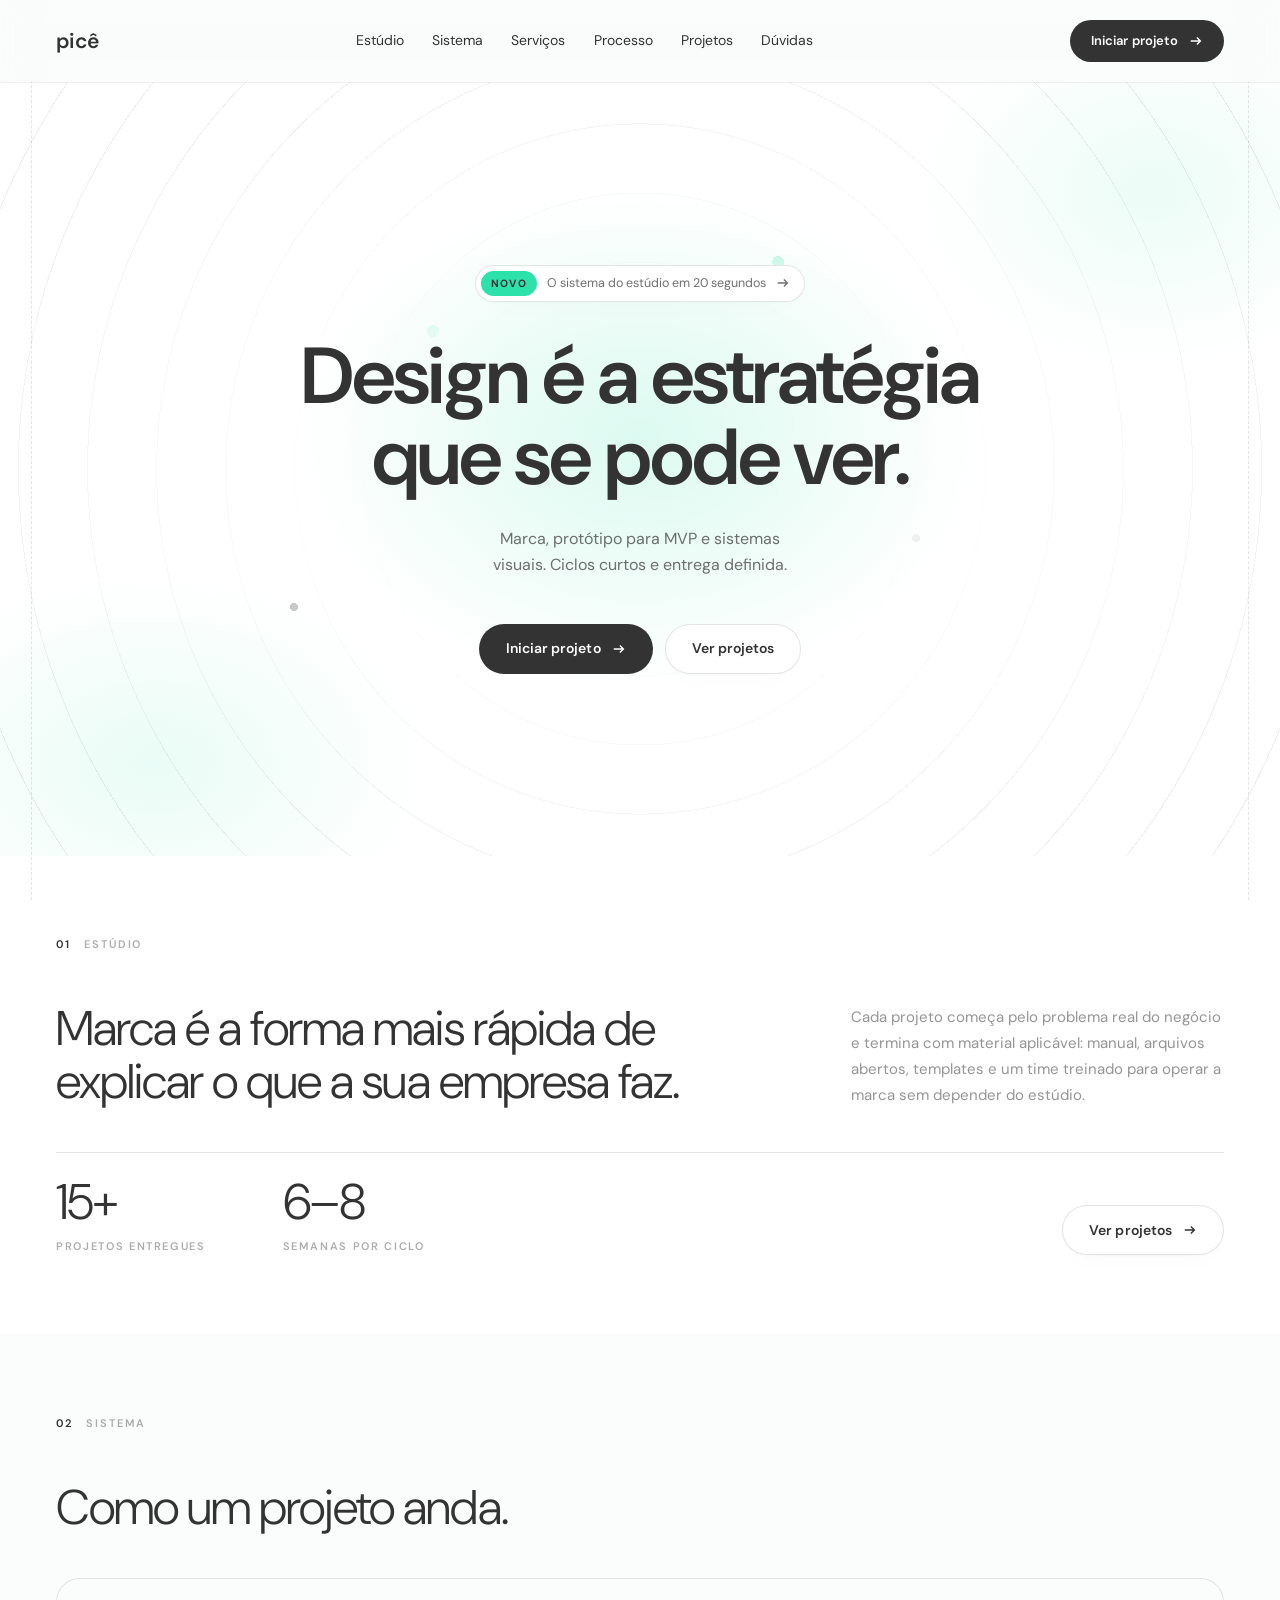
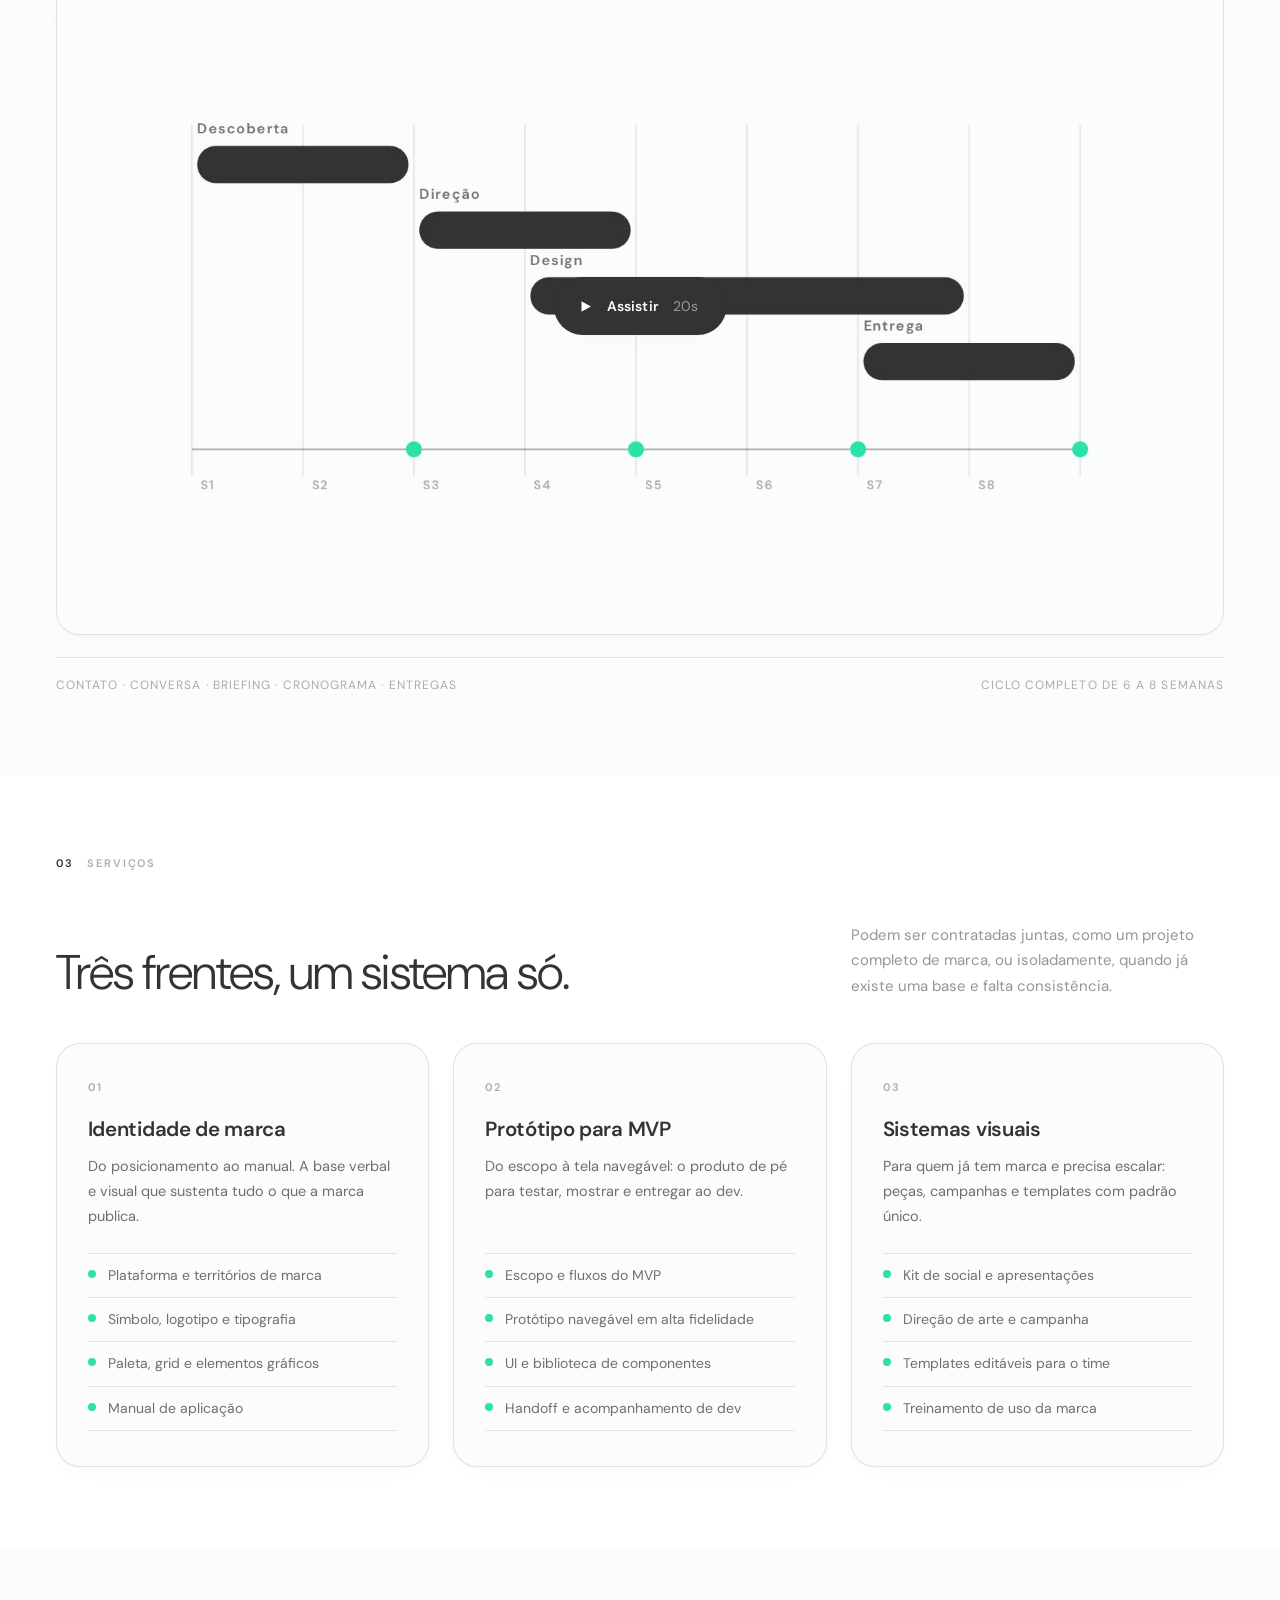
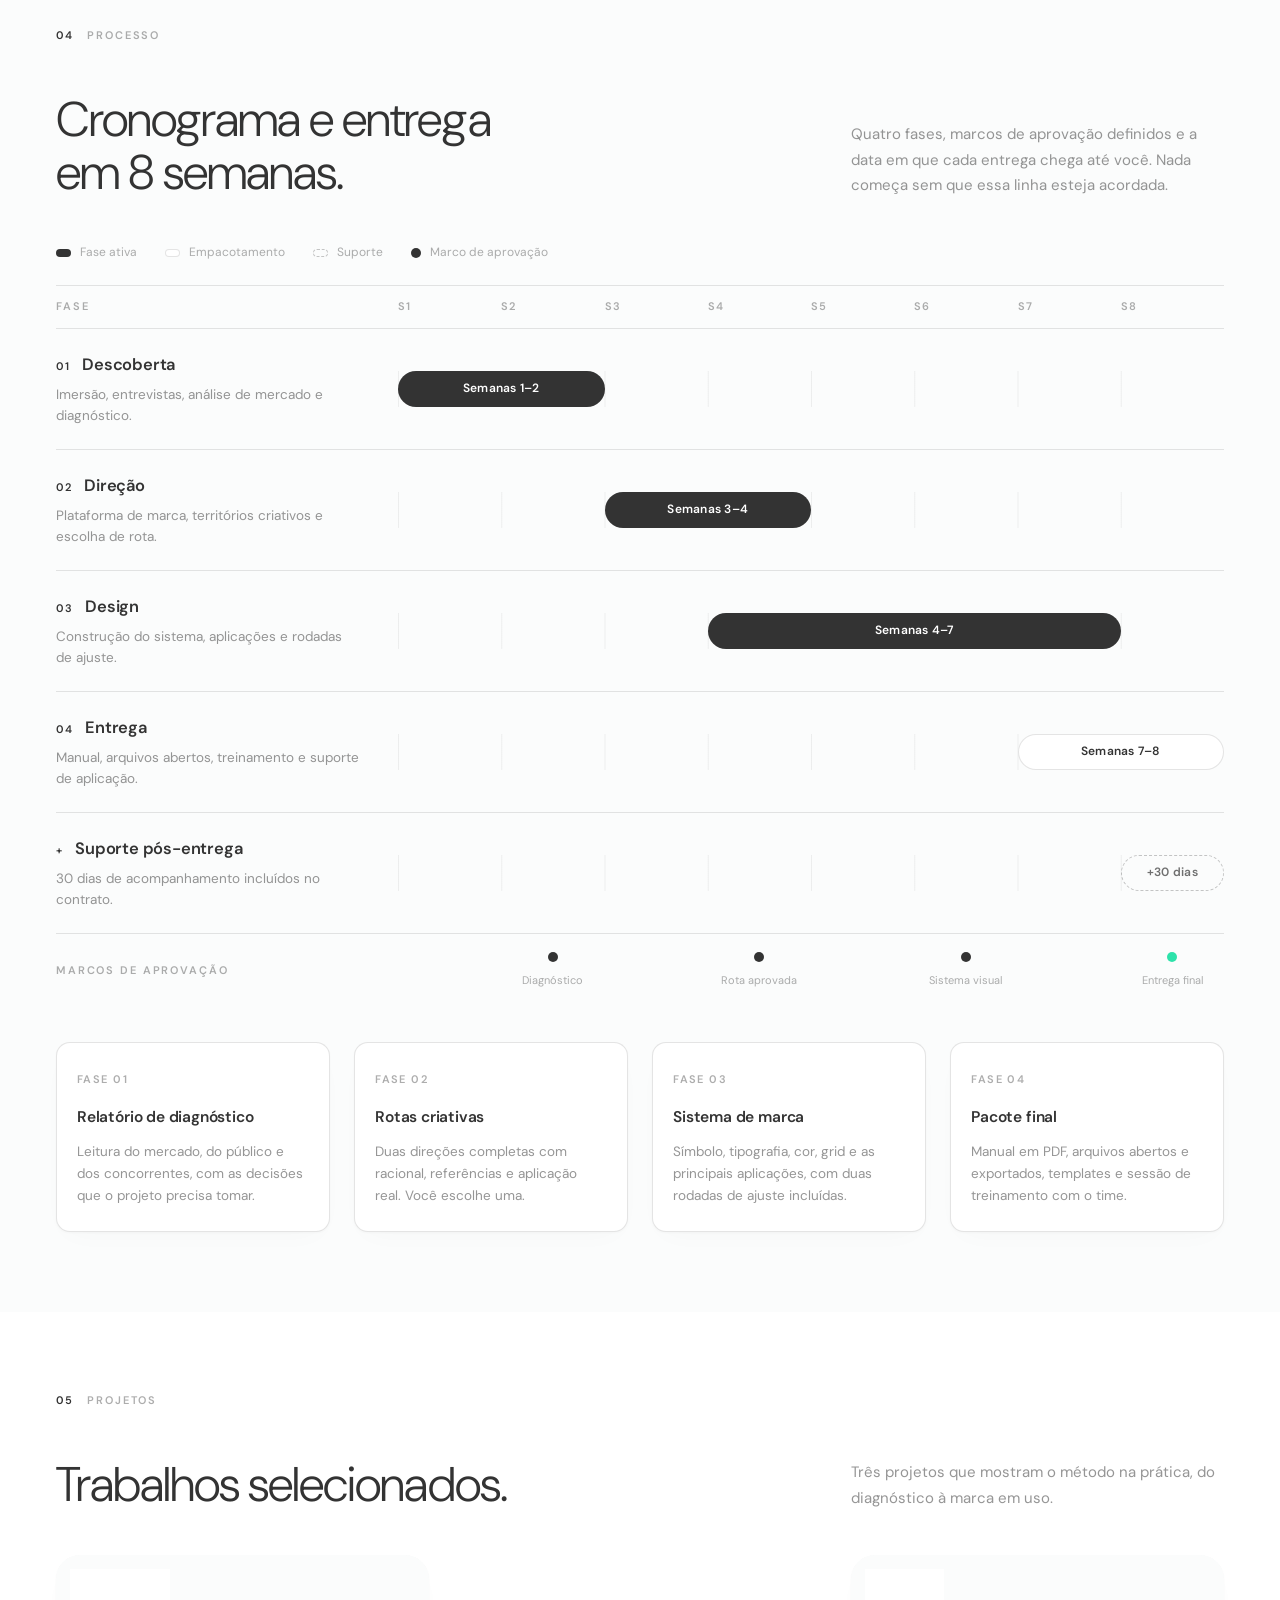
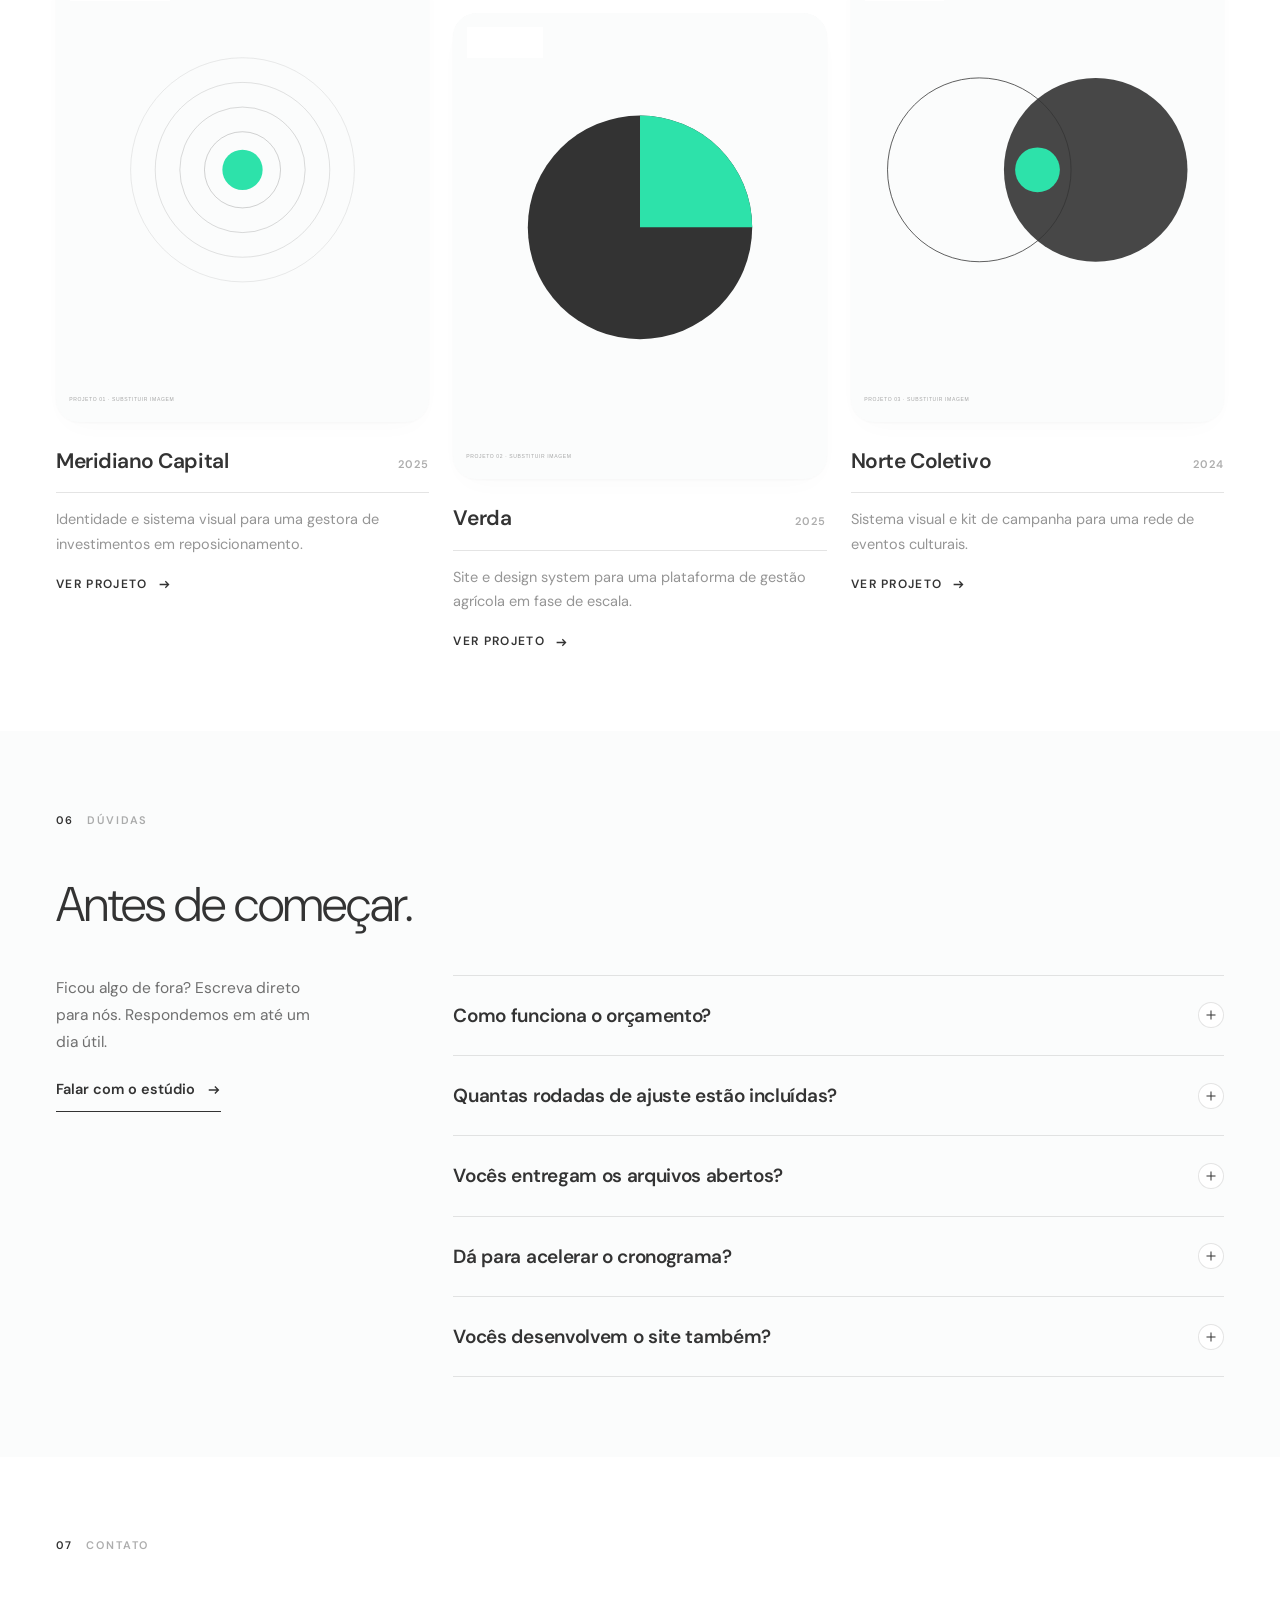
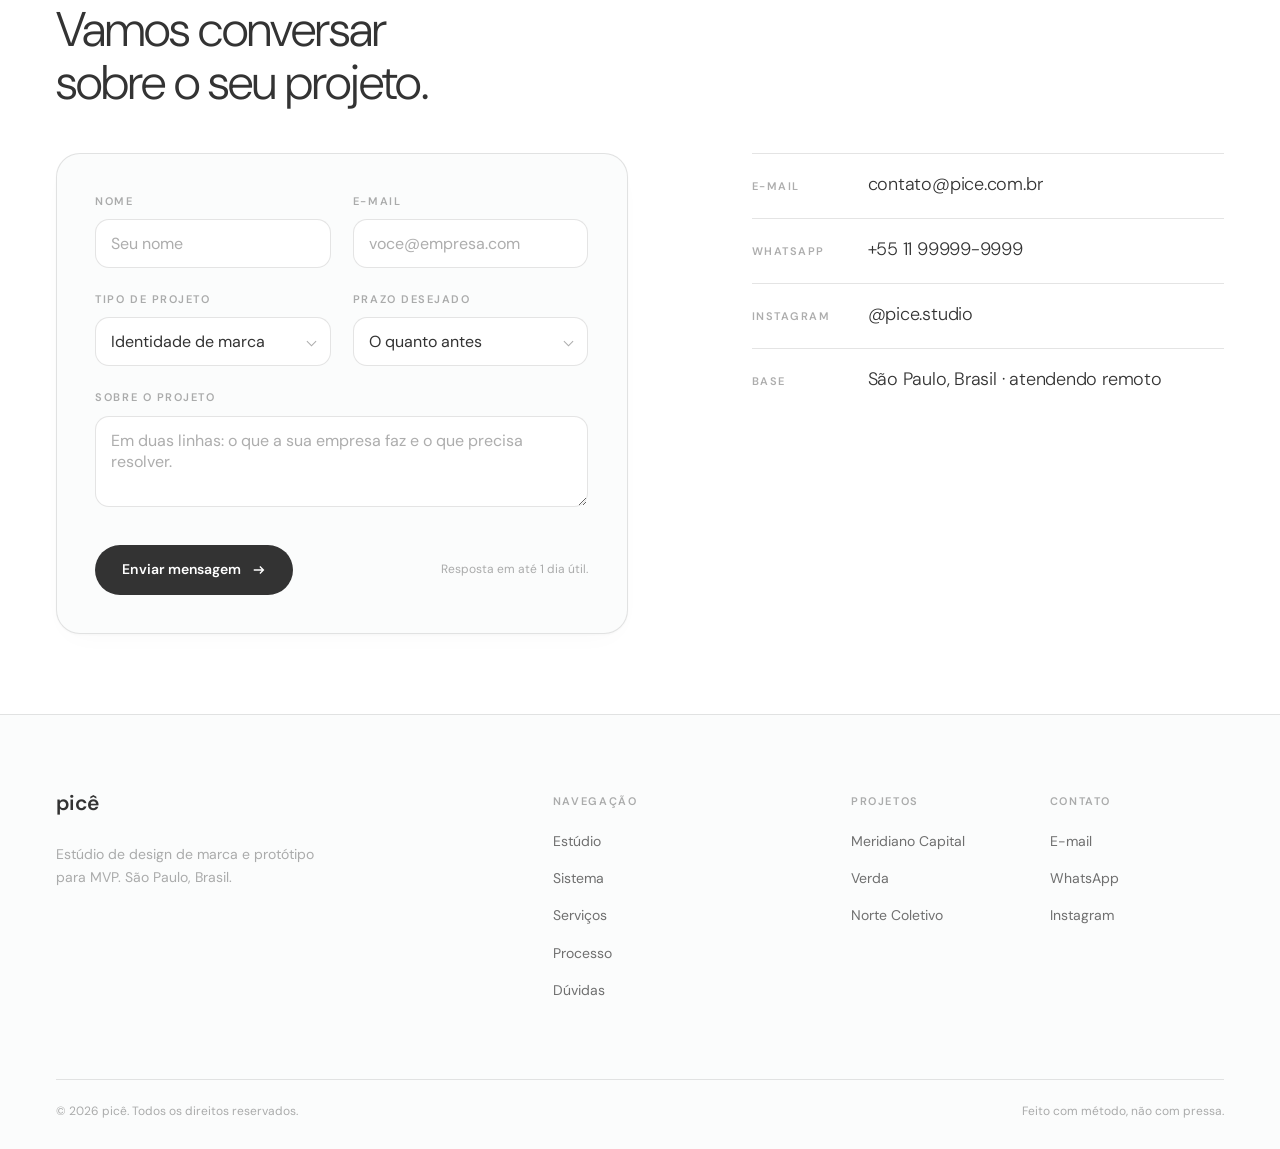
==== commit a9ea6b02: "Troca a paleta para preto e branco com um verde só A marca deixa de ter sete matizes e passa a ser p" ====
--- a/index.html
+++ b/index.html
@@ -6,7 +6,7 @@
 <title>picê · Estúdio de design de marca e protótipo para MVP</title>
 <meta name="description" content="picê é um estúdio de design de marca e protótipo para MVP. Identidade visual, produto e sistemas de marca com processo claro e prazo definido.">
 <meta name="author" content="picê">
-<meta name="theme-color" content="#f7f7f5">
+<meta name="theme-color" content="#fbfcfc">
 
 <!-- Open Graph: troque a URL quando o domínio estiver no ar -->
 <meta property="og:type" content="website">
@@ -112,7 +112,7 @@
 </section>
 
 <!-- ====================== 01 · ESTÚDIO ====================== -->
-<section class="section s-white" id="estudio" style="--tom:var(--laranja-t)">
+<section class="section s-white" id="estudio">
   <div class="shell">
     <div class="g12 sec-head">
       <div class="sec-head__id reveal"><b>01</b><span class="micro">Estúdio</span></div>
@@ -133,7 +133,7 @@
 </section>
 
 <!-- ====================== 02 · SISTEMA ====================== -->
-<section class="section s-paper" id="sistema" style="--tom:var(--coral-t)">
+<section class="section s-cinza" id="sistema">
   <div class="shell">
     <div class="g12 sec-head">
       <div class="sec-head__id reveal"><b>02</b><span class="micro">Sistema</span></div>
@@ -163,7 +163,7 @@
 </section>
 
 <!-- ====================== 03 · SERVIÇOS ====================== -->
-<section class="section s-white" id="servicos" style="--tom:var(--rosa-t)">
+<section class="section s-white" id="servicos">
   <div class="shell">
     <div class="g12 sec-head">
       <div class="sec-head__id reveal"><b>03</b><span class="micro">Serviços</span></div>
@@ -212,7 +212,7 @@
 </section>
 
 <!-- ====================== 04 · PROCESSO ====================== -->
-<section class="section s-paper" id="processo" style="--tom:var(--magenta-t)">
+<section class="section s-cinza" id="processo">
   <div class="shell">
     <div class="g12 sec-head">
       <div class="sec-head__id reveal"><b>04</b><span class="micro">Processo</span></div>
@@ -304,7 +304,7 @@
 </section>
 
 <!-- ====================== 05 · PROJETOS ====================== -->
-<section class="section s-white" id="projetos" style="--tom:var(--roxo-t)">
+<section class="section s-white" id="projetos">
   <div class="shell">
     <div class="g12 sec-head">
       <div class="sec-head__id reveal"><b>05</b><span class="micro">Projetos</span></div>
@@ -356,7 +356,7 @@
 </section>
 
 <!-- ====================== 06 · DÚVIDAS ====================== -->
-<section class="section s-paper" id="duvidas" style="--tom:var(--azul-t)">
+<section class="section s-cinza" id="duvidas">
   <div class="shell">
     <div class="g12 sec-head">
       <div class="sec-head__id reveal"><b>06</b><span class="micro">Dúvidas</span></div>
@@ -398,7 +398,7 @@
 </section>
 
 <!-- ====================== 07 · CONTATO ====================== -->
-<section class="section s-white" id="contato" style="--tom:var(--ciano-t)">
+<section class="section s-white" id="contato">
   <div class="shell">
     <div class="g12 sec-head">
       <div class="sec-head__id reveal"><b>07</b><span class="micro">Contato</span></div>
--- a/assets/css/style.css
+++ b/assets/css/style.css
@@ -1,72 +1,42 @@
 /* =========================================================
    PICÊ
    Sistema visual: grade de 12 colunas, tipografia DM Sans e
-   uma base branca sobre a qual a cor entra em blocos: as
-   mídias, os selos e as marcas pequenas. O texto é sempre
-   preto sobre claro; nenhuma dobra é escura.
+   uma base preto e branco. A única cor é um verde-menta, e
+   ele nunca é texto: só preenchimento, sempre com preto por
+   cima. O logo é arredondado, e o raio do resto acompanha.
    ========================================================= */
 
 /* ---------- 1. Tokens ---------- */
 :root{
-  /* Base clara. O chão da página é um branco levemente quente e as
-     superfícies elevadas são o branco puro; a diferença entre os dois
-     é o que separa cartão de fundo, junto da sombra.                   */
-  --paper:        #f7f7f5;   /* chão da página */
-  --paper-2:      #fbfbfa;   /* faixa um pouco mais clara */
+  /* Preto, branco e um cinza quase branco. O cinza é o chão da página e
+     o branco puro é a superfície elevada; a diferença entre os dois,
+     junto da borda, é o que separa cartão de fundo.                    */
+  --ink:          #333333;   /* preto da marca: texto, réguas, botões */
+  --preto:        #1f1f1f;   /* só o :hover do que já é preto */
+  --cinza:        #fbfcfc;   /* chão da página */
   --white:        #ffffff;   /* cartões, campos, mídia */
-  --ink:          #0e0e0d;   /* texto e botões */
-  --preto:        #000000;
-
-  --ink-70:       rgba(14, 14, 13, .70);
-  --ink-50:       rgba(14, 14, 13, .50);
-  --ink-35:       rgba(14, 14, 13, .38);
-  --line:         rgba(14, 14, 13, .11);
-  --line-soft:    rgba(14, 14, 13, .06);
-  --tinta-7:      rgba(14, 14, 13, .05);
-
-  /* Cor. Sete matizes que dividem o mesmo lugar: blocos de mídia,
-     selos e marcas pequenas. Nenhuma delas vira fundo de dobra.
-
-     Cada uma tem duas versões, e é o contraste que decide qual usar. As
-     claras são vivas mas rasas: o laranja tem 2,2:1 contra o papel, e
-     branco sobre ele dá 2,4:1. Elas servem de preenchimento sem texto,
-     nunca de cor de texto. Quem é texto, ou carrega texto branco, usa a
-     versão -t, calibrada para 4,6:1 dos dois lados.                    */
-  --laranja:      #ff8a00;   --laranja-t: #aa5c00;
-  --coral:        #ff5a3c;   --coral-t:   #db2200;
-  --rosa:         #ff2d6f;   --rosa-t:    #df0046;
-  --magenta:      #e94ec4;   --magenta-t: #cd18a2;
-  --roxo:         #9b5df5;   --roxo-t:    #8c43f5;
-  --azul:         #4d7cff;   --azul-t:    #2961ff;
-  --ciano:        #16b3e0;   --ciano-t:   #0d7998;
-
-  /* Malha saturada dos blocos de mídia. É a mesma em todo lugar; o que
-     muda de um bloco para o outro é o `--giro`, uma rotação de matiz.  */
-  --giro:         0deg;
-  --malha:
-    radial-gradient(120% 130% at 8% 4%,   #ffb100 0%, #ff8a00 22%, transparent 62%),
-    radial-gradient(110% 120% at 42% 32%, #ff1f4b 0%, #ff2d6f 34%, transparent 70%),
-    radial-gradient(95% 110% at 88% 22%,  #ff5ea8 0%, transparent 66%),
-    radial-gradient(110% 120% at 92% 96%, #cbb6ff 0%, #efe2ff 46%, transparent 78%),
-    radial-gradient(100% 110% at 8% 98%,  #ffe9a8 0%, transparent 68%),
-    linear-gradient(140deg, #ff9a00, #ff2255 42%, #ff5fa2 66%, #d9c2ff);
-
-  /* Bruma do hero: a mesma paleta a uma fração da força, para a cor
-     encostar no branco sem nunca disputar com o texto.                 */
-  --bruma:
-    radial-gradient(52% 46% at 4% 100%,  rgba(255, 96, 122, .34) 0%, transparent 64%),
-    radial-gradient(46% 44% at 98% 2%,   rgba(120, 150, 255, .30) 0%, transparent 62%),
-    radial-gradient(42% 40% at 94% 98%,  rgba(200, 160, 255, .28) 0%, transparent 64%),
-    radial-gradient(44% 38% at 8% 0%,    rgba(255, 190, 120, .28) 0%, transparent 62%);
-
-  /* Nada mais tem canto vivo: o raio é parte do sistema. */
-  --r-lg:         26px;   /* blocos de mídia e cartões grandes */
-  --r-md:         16px;   /* cartões, campos, quadros pequenos */
-  --r-sm:         10px;
+
+  --ink-70:       rgba(51, 51, 51, .70);
+  --ink-50:       rgba(51, 51, 51, .52);
+  --ink-35:       rgba(51, 51, 51, .40);
+  --line:         rgba(51, 51, 51, .13);
+  --line-soft:    rgba(51, 51, 51, .07);
+  --tinta-7:      rgba(51, 51, 51, .06);
+
+  /* O verde da marca. Ele tem 1,67:1 contra o branco, ou seja, como cor
+     de texto é ilegível. Por isso entra sempre como preenchimento, com
+     o preto por cima (7,56:1), e em pouquíssimos lugares.              */
+  --verde:        #2de2aa;
+  --verde-fundo:  rgba(45, 226, 170, .16);   /* lavagem, quando é só clima */
+
+  /* O logo é arredondado, então o raio faz parte do sistema. */
+  --r-lg:         24px;   /* blocos de mídia e cartões grandes */
+  --r-md:         14px;   /* cartões, campos, quadros pequenos */
+  --r-sm:         8px;
   --r-pill:       999px;  /* botões, selos, etiquetas */
 
-  --sombra:       0 1px 2px rgba(14,14,13,.05), 0 10px 30px -12px rgba(14,14,13,.14);
-  --sombra-alta:  0 2px 4px rgba(14,14,13,.05), 0 22px 54px -18px rgba(14,14,13,.22);
+  /* Uma sombra só, as duas camadas a 3%, e ela não muda em estado nenhum. */
+  --sombra:       0 1px 2px rgba(51,51,51,.03), 0 10px 30px -12px rgba(51,51,51,.03);
 
   --shell:        1280px;
   /* a margem lateral respeita o entalhe do aparelho em paisagem */
@@ -89,7 +59,7 @@
   margin:0;
   font-family:"DM Sans","Helvetica Neue",Arial,sans-serif;
   font-size:16px; font-weight:400; line-height:1.65;
-  color:var(--ink); background:var(--paper);
+  color:var(--ink); background:var(--cinza);
   -webkit-font-smoothing:antialiased; text-rendering:optimizeLegibility;
 }
 img,svg{ display:block; max-width:100%; }
@@ -98,7 +68,7 @@
 h1,h2,h3,h4,p,figure,blockquote{ margin:0; }
 ul,ol{ margin:0; padding:0; list-style:none; }
 ::selection{ background:var(--ink); color:var(--white); }
-:focus-visible{ outline:2px solid var(--azul-t); outline-offset:3px; border-radius:4px; }
+:focus-visible{ outline:2px solid var(--ink); outline-offset:3px; border-radius:var(--r-sm); }
 
 /* ---------- 3. Estrutura ---------- */
 .shell{ width:100%; max-width:var(--shell); margin-inline:auto; padding-inline:var(--gut); }
@@ -110,7 +80,7 @@
 .guias{ position:fixed; inset:0; z-index:2; pointer-events:none; }
 .guias::before,.guias::after{
   content:''; position:absolute; top:0; bottom:0; width:0;
-  border-left:1px dashed rgba(14, 14, 13, .12);
+  border-left:1px dashed rgba(51, 51, 51, .13);
 }
 .guias::before{ left:clamp(16px, 2.4vw, 38px); }
 .guias::after { right:clamp(16px, 2.4vw, 38px); }
@@ -121,7 +91,7 @@
    página e o branco puro; quem dá o ritmo de verdade são os cartões e
    os blocos de cor.                                                    */
 .s-white{ background:var(--white); }
-.s-paper{ background:var(--paper); }
+.s-cinza{ background:var(--cinza); }
 
 .g12{ display:grid; grid-template-columns:repeat(12, 1fr); gap:var(--colgap); }
 
@@ -148,7 +118,7 @@
   font-size:11px; font-weight:600; letter-spacing:.17em; text-transform:uppercase;
   color:var(--ink-35);
 }
-.accent{ color:var(--rosa-t); }
+.accent{ color:var(--ink); }
 
 /* ---------- 5. Botões e links ---------- */
 .btn{
@@ -164,9 +134,9 @@
    clara, o preto é o que tem mais peso em todo lugar. A cor fica para as
    mídias e as marcas pequenas, não para os botões.                       */
 .btn--solid,.btn--light,.btn--acento{ background:var(--ink); color:var(--white); }
-.btn--solid:hover,.btn--light:hover,.btn--acento:hover{ background:#2c2c2a; }
+.btn--solid:hover,.btn--light:hover,.btn--acento:hover{ background:var(--preto); }
 .btn--ghost{ background:var(--white); border-color:var(--line); color:var(--ink); box-shadow:var(--sombra); }
-.btn--ghost:hover{ border-color:rgba(14,14,13,.22); box-shadow:var(--sombra-alta); }
+.btn--ghost:hover{ border-color:rgba(51,51,51,.26); }
 .btn--sm{ height:42px; padding:0 20px; font-size:13px; }
 
 .link-u{
@@ -180,7 +150,7 @@
 /* ---------- 6. Cabeçalho ---------- */
 .header{
   position:sticky; top:0; z-index:60; padding-block:20px;
-  background:rgba(247, 247, 245, .82); color:var(--ink);
+  background:rgba(251, 252, 252, .82); color:var(--ink);
   -webkit-backdrop-filter:saturate(180%) blur(14px);
           backdrop-filter:saturate(180%) blur(14px);
   box-shadow:0 1px 0 var(--line-soft);
@@ -188,8 +158,8 @@
 }
 .header__bar{ display:flex; align-items:center; justify-content:space-between; gap:24px; }
 .header.is-stuck{
-  padding-block:13px; background:rgba(247, 247, 245, .93);
-  box-shadow:0 1px 0 var(--line), 0 8px 28px rgba(14,14,13,.05);
+  padding-block:13px; background:rgba(251, 252, 252, .93);
+  box-shadow:0 1px 0 var(--line), 0 8px 28px rgba(51,51,51,.03);
 }
 
 .brand{
@@ -220,7 +190,7 @@
 body.nav-open .burger span::after { transform:translateY(-6px) rotate(-45deg); }
 
 .drawer{
-  position:fixed; inset:0; z-index:55; background:var(--paper); color:var(--ink);
+  position:fixed; inset:0; z-index:55; background:var(--cinza); color:var(--ink);
   overscroll-behavior:contain; -webkit-overflow-scrolling:touch;
   padding:104px var(--gut) 36px; display:flex; flex-direction:column; justify-content:space-between;
   opacity:0; visibility:hidden; transform:translateY(-6px);
@@ -237,78 +207,75 @@
 /* ---------- 7. Hero ---------- */
 .hero{
   position:relative; overflow:hidden;
-  background:var(--paper-2); color:var(--ink);
-  --celula:clamp(74px, 7.6vw, 128px);
-  --grade:rgba(14, 14, 13, .055);
+  background:var(--white); color:var(--ink);
+  --passo:clamp(58px, 5.4vw, 92px);   /* distância entre um anel e o seguinte */
+  --anel:rgba(51, 51, 51, .085);
   display:flex; align-items:center;
   min-height:clamp(560px, 86vh, 840px);
   padding:clamp(56px, 8vh, 110px) 0 clamp(56px, 8vh, 110px);
 }
-/* Fundo em duas camadas. A de baixo é a bruma: a paleta encostando no
-   branco pelos quatro cantos, longe do texto, que fica no meio.        */
+/* Camada de baixo: uma lavagem de verde larga e fraca, saindo de trás do
+   título. É o único lugar em que o verde aparece sem estar dentro de um
+   bloco, e no volume mais baixo em que ainda se lê como cor.           */
 .hero::after{
   content:''; position:absolute; inset:0; z-index:0; pointer-events:none;
-  background-image:var(--bruma);
-}
-/* A de cima é a grade: linhas finíssimas, com seis quadrados acesos, um
-   por matiz. As linhas são dois gradientes de uma listra só, um na
-   vertical e outro na horizontal, repetidos pelo `background-size`. Os
-   quadrados são camadas `no-repeat` de uma célula, posicionadas a partir
-   do centro: como a grade também parte do centro, cada um cai exatamente
-   dentro de uma célula em qualquer largura de tela.
-
-   A máscara apaga a grade no meio, onde fica o texto, e a devolve em
-   direção às bordas. Fica num pseudo-elemento porque, no `.hero`, ela
-   apagaria também o texto.                                             */
+  background-image:
+    radial-gradient(38% 46% at 50% 46%, rgba(45, 226, 170, .17) 0%, transparent 70%),
+    radial-gradient(30% 34% at 12% 88%, rgba(45, 226, 170, .10) 0%, transparent 72%),
+    radial-gradient(26% 32% at 90% 14%, rgba(45, 226, 170, .09) 0%, transparent 72%);
+}
+/* Camada de cima: anéis concêntricos, o equivalente redondo da grade que
+   havia aqui. O logo é arredondado, e quadrado nenhum conversava com ele.
+
+   Não é imagem nem canvas: é um `repeating-radial-gradient` de uma volta
+   só, com o anel ocupando 1 px de cada `--passo`. Como ele parte do
+   centro, os anéis ficam concêntricos ao título em qualquer largura.
+
+   Sobre eles vêm quatro círculos cheios, camadas `no-repeat` posicionadas
+   a partir do centro, que pousam sobre os anéis como marcas.
+
+   A máscara apaga tudo no meio, onde fica o texto, e devolve em direção
+   às bordas. Fica num pseudo-elemento porque, no `.hero`, ela apagaria
+   também o texto.                                                       */
 .hero::before{
   content:''; position:absolute; inset:0; z-index:1; pointer-events:none;
-  /* os seis quadrados são as seis cores vivas diluídas: é o único lugar do
-     site em que a cor aparece fora de um bloco de mídia. Num navegador sem
-     `color-mix` o quadrado simplesmente não pinta, e a grade continua      */
-  --q1:color-mix(in srgb, var(--laranja) 20%, transparent);
-  --q2:color-mix(in srgb, var(--rosa)    18%, transparent);
-  --q3:color-mix(in srgb, var(--roxo)    16%, transparent);
-  --q4:color-mix(in srgb, var(--azul)    16%, transparent);
-  --q5:color-mix(in srgb, var(--magenta) 15%, transparent);
-  --q6:color-mix(in srgb, var(--ciano)   16%, transparent);
+  --p1:radial-gradient(circle, var(--verde) 0 6px, transparent 6px);
+  --p2:radial-gradient(circle, var(--ink)   0 4px, transparent 4px);
   background-image:
-    linear-gradient(to right,  var(--grade) 1px, transparent 1px),
-    linear-gradient(to bottom, var(--grade) 1px, transparent 1px),
-    linear-gradient(var(--q1), var(--q1)),
-    linear-gradient(var(--q2), var(--q2)),
-    linear-gradient(var(--q3), var(--q3)),
-    linear-gradient(var(--q4), var(--q4)),
-    linear-gradient(var(--q5), var(--q5)),
-    linear-gradient(var(--q6), var(--q6));
-  background-size:var(--celula) var(--celula);
-  background-repeat:repeat, repeat, no-repeat, no-repeat, no-repeat, no-repeat, no-repeat, no-repeat;
+    repeating-radial-gradient(circle at 50% 50%,
+      transparent 0 calc(var(--passo) - 1px), var(--anel) calc(var(--passo) - 1px) var(--passo)),
+    var(--p1), var(--p2), var(--p1), var(--p2);
+  background-repeat:no-repeat, no-repeat, no-repeat, no-repeat, no-repeat;
+  background-size:
+    100% 100%,
+    calc(2 * var(--passo)) calc(2 * var(--passo)),
+    calc(2 * var(--passo)) calc(2 * var(--passo)),
+    calc(2 * var(--passo)) calc(2 * var(--passo)),
+    calc(2 * var(--passo)) calc(2 * var(--passo));
   background-position:
     center center,
-    center center,
-    calc(50% - 5 * var(--celula)) calc(50% - 3 * var(--celula)),
-    calc(50% - 3 * var(--celula)) calc(50% + 3 * var(--celula)),
-    calc(50% + 4 * var(--celula)) calc(50% - 2 * var(--celula)),
-    calc(50% + 6 * var(--celula)) calc(50% + 2 * var(--celula)),
-    calc(50% - 7 * var(--celula)) calc(50% + 1 * var(--celula)),
-    calc(50% + 2 * var(--celula)) calc(50% + 4 * var(--celula));
-  -webkit-mask-image:radial-gradient(ellipse 62% 58% at 50% 50%, transparent 30%, rgba(0,0,0,.40) 68%, #000 100%);
-          mask-image:radial-gradient(ellipse 62% 58% at 50% 50%, transparent 30%, rgba(0,0,0,.40) 68%, #000 100%);
+    calc(50% - 3 * var(--passo)) calc(50% - 2 * var(--passo)),
+    calc(50% + 4 * var(--passo)) calc(50% + 1 * var(--passo)),
+    calc(50% + 2 * var(--passo)) calc(50% - 3 * var(--passo)),
+    calc(50% - 5 * var(--passo)) calc(50% + 2 * var(--passo));
+  -webkit-mask-image:radial-gradient(ellipse 60% 56% at 50% 50%, transparent 34%, rgba(0,0,0,.45) 70%, #000 100%);
+          mask-image:radial-gradient(ellipse 60% 56% at 50% 50%, transparent 34%, rgba(0,0,0,.45) 70%, #000 100%);
 }
 .hero .shell{ position:relative; z-index:2; width:100%; }
 /* tudo centrado numa coluna só, como no layout de referência */
 .painel{ max-width:900px; margin-inline:auto; text-align:center; }
 
-/* o selo: uma pílula branca que flutua sobre a bruma */
+/* o selo: uma pílula branca que flutua sobre a lavagem */
 .selo{
   display:inline-flex; align-items:center; gap:10px;
   padding:5px 14px 5px 5px; border:1px solid var(--line); border-radius:var(--r-pill);
   background:var(--white); box-shadow:var(--sombra);
   font-size:12.5px; color:var(--ink-70); text-decoration:none;
-  transition:box-shadow .25s var(--ease), color .18s ease;
-}
-.selo:hover{ box-shadow:var(--sombra-alta); color:var(--ink); }
+  transition:color .18s ease;
+}
+.selo:hover{ color:var(--ink); }
 .selo__tag{
-  background:var(--rosa-t); color:var(--white); padding:4px 10px; border-radius:var(--r-pill);
+  background:var(--verde); color:var(--ink); padding:4px 10px; border-radius:var(--r-pill);
   font-size:10.5px; font-weight:700; letter-spacing:.1em; text-transform:uppercase;
 }
 .selo svg{ width:14px; height:14px; flex:none; }
@@ -339,9 +306,7 @@
   grid-column:1 / 13; display:flex; align-items:baseline; gap:14px;
   margin-bottom:clamp(18px, 2vw, 30px);
 }
-/* o número da dobra é o lugar mais barato para a cor aparecer: cada
-   dobra define o seu `--tom` no HTML e tudo dentro dela o herda */
-.sec-head__id b{ font-size:11px; font-weight:600; letter-spacing:.1em; color:var(--tom, var(--ink)); }
+.sec-head__id b{ font-size:11px; font-weight:600; letter-spacing:.1em; color:var(--ink); }
 .sec-head__t{ grid-column:1 / 8; }
 .sec-head__x{ grid-column:9 / 13; align-self:end; }
 .sec-head__x p{ font-size:15px; line-height:1.72; color:var(--ink-50); }
@@ -361,20 +326,14 @@
 .cards{ row-gap:var(--colgap); }
 .card{
   grid-column:span 4; padding:clamp(26px, 2.6vw, 34px) clamp(24px, 2.4vw, 32px) clamp(28px, 2.8vw, 36px);
-  position:relative; border-radius:var(--r-lg); background:var(--paper);
+  position:relative; border-radius:var(--r-lg); background:var(--cinza);
   border:1px solid var(--line); box-shadow:var(--sombra);
-  transition:box-shadow .35s var(--ease), transform .35s var(--ease);
-}
-.s-paper .card{ background:var(--white); }
-.card:hover{ box-shadow:var(--sombra-alta); transform:translateY(-3px); }
-/* os três textos têm comprimentos diferentes; empurrando a lista para o
-   fim do cartão, as três listas começam na mesma linha */
-.card{ display:flex; flex-direction:column; }
-/* um tom por card, na mesma ordem da paleta */
-.card:nth-of-type(1){ --tom:var(--laranja-t); }
-.card:nth-of-type(2){ --tom:var(--rosa-t); }
-.card:nth-of-type(3){ --tom:var(--roxo-t); }
-.card__n{ font-size:11px; font-weight:600; letter-spacing:.1em; color:var(--tom); }
+  /* os três textos têm comprimentos diferentes; com a coluna flex e a
+     margem automática da lista, as três listas começam na mesma linha */
+  display:flex; flex-direction:column;
+}
+.s-cinza .card{ background:var(--white); }
+.card__n{ font-size:11px; font-weight:600; letter-spacing:.1em; color:var(--ink-35); }
 .card h3{ margin:20px 0 12px; }
 .card > p{ font-size:14.5px; line-height:1.72; color:var(--ink-70); max-width:34ch; }
 .card ul{ margin-top:auto; padding-top:24px; border-bottom:1px solid var(--line); }
@@ -383,14 +342,14 @@
   border-top:1px solid var(--line);
 }
 .card li::before{
-  content:""; position:absolute; left:0; top:16px; width:7px; height:7px; border-radius:2px;
-  background:var(--tom);
+  content:""; position:absolute; left:0; top:16px; width:8px; height:8px; border-radius:50%;
+  background:var(--verde);
 }
 
 /* ---------- 10b. Sistema (vídeo) ---------- */
 .video{
   position:relative; margin:0; overflow:hidden; border-radius:var(--r-lg);
-  aspect-ratio:16 / 9; background:var(--paper);
+  aspect-ratio:16 / 9; background:var(--cinza);
   border:1px solid var(--line); box-shadow:var(--sombra);
 }
 .video__poster{ width:100%; height:100%; object-fit:cover; }
@@ -399,7 +358,7 @@
   position:absolute; left:50%; top:50%; transform:translate(-50%, -50%);
   display:inline-flex; align-items:center; gap:14px;
   height:58px; padding:0 28px 0 24px; border-radius:var(--r-pill);
-  background:var(--ink); color:var(--white); box-shadow:var(--sombra-alta);
+  background:var(--ink); color:var(--white); box-shadow:var(--sombra);
   font-size:14px; font-weight:600; letter-spacing:.01em;
   transition:background .25s var(--ease), transform .3s var(--ease);
 }
@@ -436,7 +395,7 @@
   grid-column:var(--s) / span var(--n);
   display:flex; align-items:center; justify-content:center;
   height:36px; padding:0 14px; border-radius:var(--r-pill);
-  background:var(--fase, var(--ink)); color:var(--white);
+  background:var(--ink); color:var(--white);
   font-size:12px; font-weight:600; letter-spacing:.02em; white-space:nowrap;
   transform-origin:left; transform:scaleX(.02); opacity:0;
   transition:transform .75s var(--ease), opacity .4s var(--ease);
@@ -447,18 +406,13 @@
 .gantt.is-in .gantt__row:nth-of-type(3) .gantt__bar{ transition-delay:.29s; }
 .gantt.is-in .gantt__row:nth-of-type(4) .gantt__bar{ transition-delay:.41s; }
 .gantt.is-in .gantt__row:nth-of-type(5) .gantt__bar{ transition-delay:.53s; }
-/* uma cor por fase, na ordem em que elas acontecem */
-.gantt__row:nth-of-type(1){ --fase:var(--laranja-t); }
-.gantt__row:nth-of-type(2){ --fase:var(--coral-t); }
-.gantt__row:nth-of-type(3){ --fase:var(--rosa-t); }
-.gantt__row:nth-of-type(4){ --fase:var(--roxo-t); }
 .gantt__bar--soft{ background:var(--white); border:1px solid var(--line); color:var(--ink); }
-.gantt__bar--line{ background:transparent; border:1px dashed rgba(14,14,13,.28); color:var(--ink-70); }
+.gantt__bar--line{ background:transparent; border:1px dashed rgba(51,51,51,.28); color:var(--ink-70); }
 
 .gantt__row--mile{ border-bottom:0; padding-block:18px 0; }
 .gantt__miles > div{ grid-column:var(--s) / span 1; text-align:center; }
-.gantt__miles i{ display:block; width:10px; height:10px; margin:0 auto; border-radius:50%; background:var(--azul-t); }
-.gantt__miles > div:last-child i{ background:var(--ciano-t); }
+.gantt__miles i{ display:block; width:10px; height:10px; margin:0 auto; border-radius:50%; background:var(--ink); }
+.gantt__miles > div:last-child i{ background:var(--verde); }
 .gantt__miles small{ display:block; margin-top:11px; font-size:11px; line-height:1.35; color:var(--ink-35); }
 
 .legend{
@@ -466,21 +420,17 @@
   font-size:12px; color:var(--ink-35);
 }
 .legend b{ display:inline-flex; align-items:center; gap:9px; font-weight:400; }
-.legend b::before{ content:""; width:15px; height:8px; border-radius:var(--r-pill); background:var(--rosa-t); }
+.legend b::before{ content:""; width:15px; height:8px; border-radius:var(--r-pill); background:var(--ink); }
 .legend b.is-soft::before{ background:var(--white); border:1px solid var(--line); }
-.legend b.is-line::before{ background:transparent; border:1px dashed rgba(14,14,13,.28); }
-.legend b.is-mile::before{ width:10px; height:10px; border-radius:50%; background:var(--azul-t); }
+.legend b.is-line::before{ background:transparent; border:1px dashed rgba(51,51,51,.28); }
+.legend b.is-mile::before{ width:10px; height:10px; border-radius:50%; background:var(--ink); }
 
 .deliver{ margin-top:clamp(36px, 4.2vw, 56px); }
 .deliver > div{
   grid-column:span 3; padding:22px 20px 24px; border-radius:var(--r-md);
   background:var(--white); border:1px solid var(--line); box-shadow:var(--sombra);
 }
-.deliver > div:nth-of-type(1){ --tom:var(--laranja-t); }
-.deliver > div:nth-of-type(2){ --tom:var(--coral-t); }
-.deliver > div:nth-of-type(3){ --tom:var(--rosa-t); }
-.deliver > div:nth-of-type(4){ --tom:var(--roxo-t); }
-.deliver span{ font-size:11px; font-weight:600; letter-spacing:.13em; color:var(--tom); }
+.deliver span{ font-size:11px; font-weight:600; letter-spacing:.13em; color:var(--ink-35); }
 .deliver h4{ margin:14px 0 10px; font-size:15.5px; font-weight:600; letter-spacing:-.012em; }
 .deliver p{ font-size:13.5px; line-height:1.65; color:var(--ink-50); }
 
@@ -489,7 +439,7 @@
 .work__item{ grid-column:span 4; display:flex; flex-direction:column; }
 .work__item--offset{ margin-top:clamp(28px, 4.5vw, 72px); }
 .work__media{
-  position:relative; overflow:hidden; border-radius:var(--r-lg); background:var(--paper);
+  position:relative; overflow:hidden; border-radius:var(--r-lg); background:var(--cinza);
   aspect-ratio:4 / 5; box-shadow:var(--sombra);
 }
 .work__media img{ width:100%; height:100%; object-fit:cover; transition:transform .8s var(--ease); }
@@ -536,7 +486,7 @@
 .faq__q i::before{ width:9px; height:1px; }
 .faq__q i::after { width:1px; height:9px; }
 .faq__q:hover i{ border-color:var(--ink); }
-.faq__item.is-open .faq__q i{ background:var(--azul-t); border-color:var(--azul-t); }
+.faq__item.is-open .faq__q i{ background:var(--ink); border-color:var(--ink); }
 .faq__item.is-open .faq__q i::before,.faq__item.is-open .faq__q i::after{ background:#fff; }
 .faq__item.is-open .faq__q i::after{ transform:translate(-50%,-50%) scaleY(0); }
 .faq__a{ overflow:hidden; height:0; transition:height .4s var(--ease); }
@@ -556,9 +506,9 @@
 
 .form{
   display:grid; gap:22px; padding:clamp(26px, 3vw, 40px); border-radius:var(--r-lg);
-  background:var(--paper); border:1px solid var(--line); box-shadow:var(--sombra);
-}
-.s-paper .form{ background:var(--white); }
+  background:var(--cinza); border:1px solid var(--line); box-shadow:var(--sombra);
+}
+.s-cinza .form{ background:var(--white); }
 .field label{ display:block; font-size:11px; font-weight:600; letter-spacing:.14em; text-transform:uppercase; color:var(--ink-35); margin-bottom:9px; }
 .field{ position:relative; }
 .field input,.field select,.field textarea{
@@ -568,7 +518,7 @@
 }
 .field textarea{ resize:vertical; min-height:88px; }
 .field input:focus,.field select:focus,.field textarea:focus{
-  outline:0; border-color:var(--azul-t); box-shadow:0 0 0 3px rgba(41,97,255,.18);
+  outline:0; border-color:var(--ink); box-shadow:0 0 0 3px rgba(45,226,170,.34);
 }
 .field input::placeholder,.field textarea::placeholder{ color:var(--ink-35); }
 .field select{ appearance:none; cursor:pointer; }
@@ -583,7 +533,7 @@
 .form__foot p{ font-size:12px; color:var(--ink-35); max-width:32ch; }
 
 /* ---------- 15. Rodapé ---------- */
-.footer{ background:var(--paper); color:var(--ink); border-top:1px solid var(--line);
+.footer{ background:var(--cinza); color:var(--ink); border-top:1px solid var(--line);
   padding-block:clamp(52px, 6vw, 80px) calc(28px + env(safe-area-inset-bottom)); }
 .footer__brand{ grid-column:1 / 5; }
 .footer__brand .brand{ height:30px; }
@@ -614,8 +564,7 @@
 .meta small{ display:block; font-size:11px; font-weight:600; letter-spacing:.14em; text-transform:uppercase; color:var(--ink-35); margin-bottom:9px; }
 .meta p{ font-size:15px; font-weight:600; letter-spacing:-.012em; }
 
-.cover{ width:100%; height:auto; aspect-ratio:16 / 9; object-fit:cover;
-  border-radius:var(--r-lg); background:var(--paper); box-shadow:var(--sombra); }
+.cover{ width:100%; height:auto; aspect-ratio:16 / 9; object-fit:cover; border-radius:var(--r-lg); background:var(--cinza); box-shadow:var(--sombra); }
 .block{ align-items:start; }
 .block__lb{ grid-column:1 / 3; }
 .block__tx{ grid-column:3 / 10; }
@@ -624,8 +573,7 @@
 .prose p{ font-size:clamp(16px, 1.55vw, 19px); line-height:1.7; font-weight:300; letter-spacing:-.012em; }
 .prose p + p{ margin-top:1.1em; }
 .gallery{ margin-top:clamp(32px, 3.6vw, 48px); }
-.gallery img{ width:100%; height:auto; aspect-ratio:4 / 3; object-fit:cover;
-  border-radius:var(--r-lg); background:var(--paper); box-shadow:var(--sombra); }
+.gallery img{ width:100%; height:auto; aspect-ratio:4 / 3; object-fit:cover; border-radius:var(--r-lg); background:var(--cinza); box-shadow:var(--sombra); }
 .gallery img:first-child{ grid-column:3 / 8; }
 .gallery img:last-child{ grid-column:8 / 13; }
 .gallery.gallery--full img{ grid-column:1 / 13; aspect-ratio:16 / 9; }
@@ -634,10 +582,7 @@
   grid-column:span 4; padding:24px 22px 26px; border-radius:var(--r-md);
   background:var(--white); border:1px solid var(--line); box-shadow:var(--sombra);
 }
-.results > div:nth-of-type(1){ --tom:var(--laranja-t); }
-.results > div:nth-of-type(2){ --tom:var(--rosa-t); }
-.results > div:nth-of-type(3){ --tom:var(--roxo-t); }
-.results strong{ display:block; font-size:clamp(34px, 4.2vw, 54px); font-weight:300; letter-spacing:-.024em; line-height:1; color:var(--tom); }
+.results strong{ display:block; font-size:clamp(34px, 4.2vw, 54px); font-weight:300; letter-spacing:-.024em; line-height:1; color:var(--ink); }
 .results p{ margin-top:16px; font-size:14px; line-height:1.7; color:var(--ink-70); max-width:28ch; }
 
 .next{ display:flex; flex-wrap:wrap; gap:20px; align-items:center; justify-content:space-between; margin-top:clamp(44px, 5vw, 72px); padding-top:24px; border-top:1px solid var(--line); }
@@ -775,7 +720,7 @@
 @media print{
   .header,.drawer,.burger,.form,.video__btn,.guias{ display:none !important; }
   body{ background:#fff; color:#000; }
-  .s-white,.s-paper,.hero,.footer{ background:#fff !important; }
+  .s-white,.s-cinza,.hero,.footer{ background:#fff !important; }
   .hero::before,.hero::after{ display:none !important; }
   .card,.deliver > div,.video,.work__media{ box-shadow:none !important; }
 }
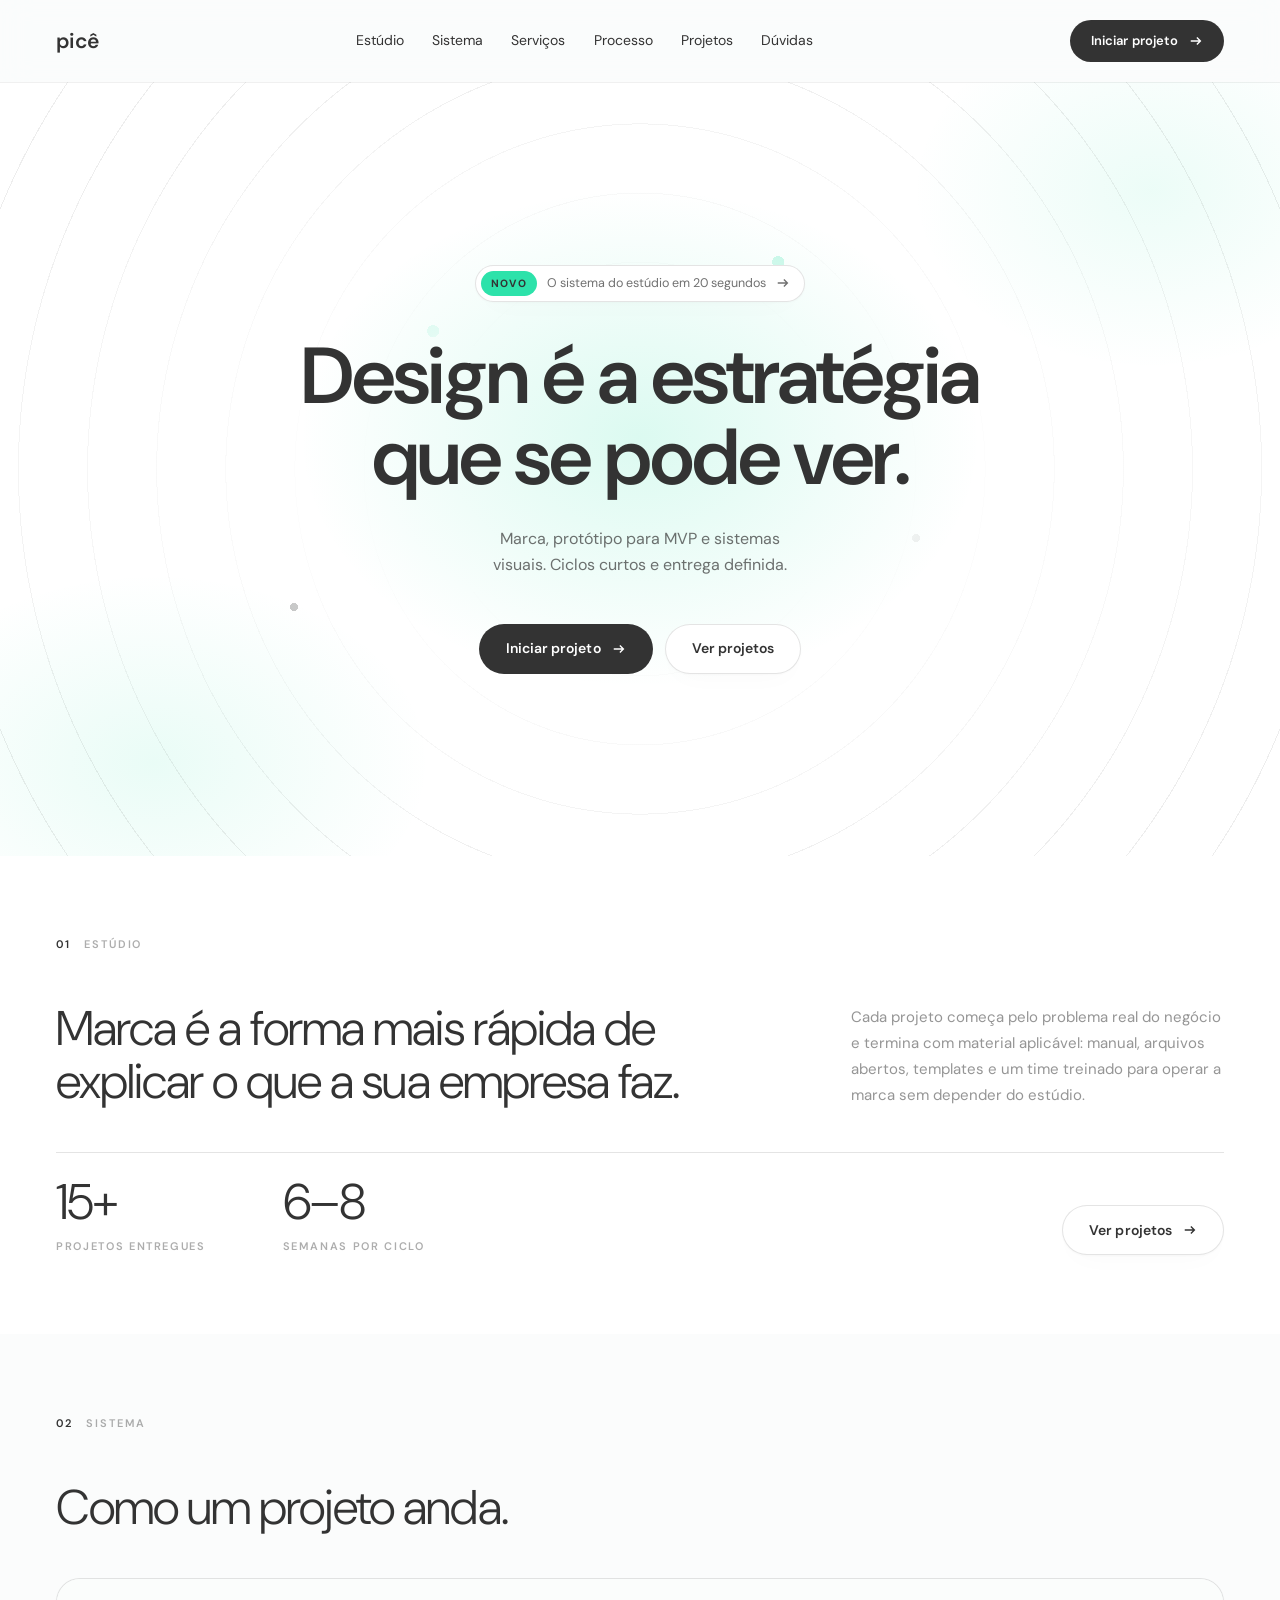
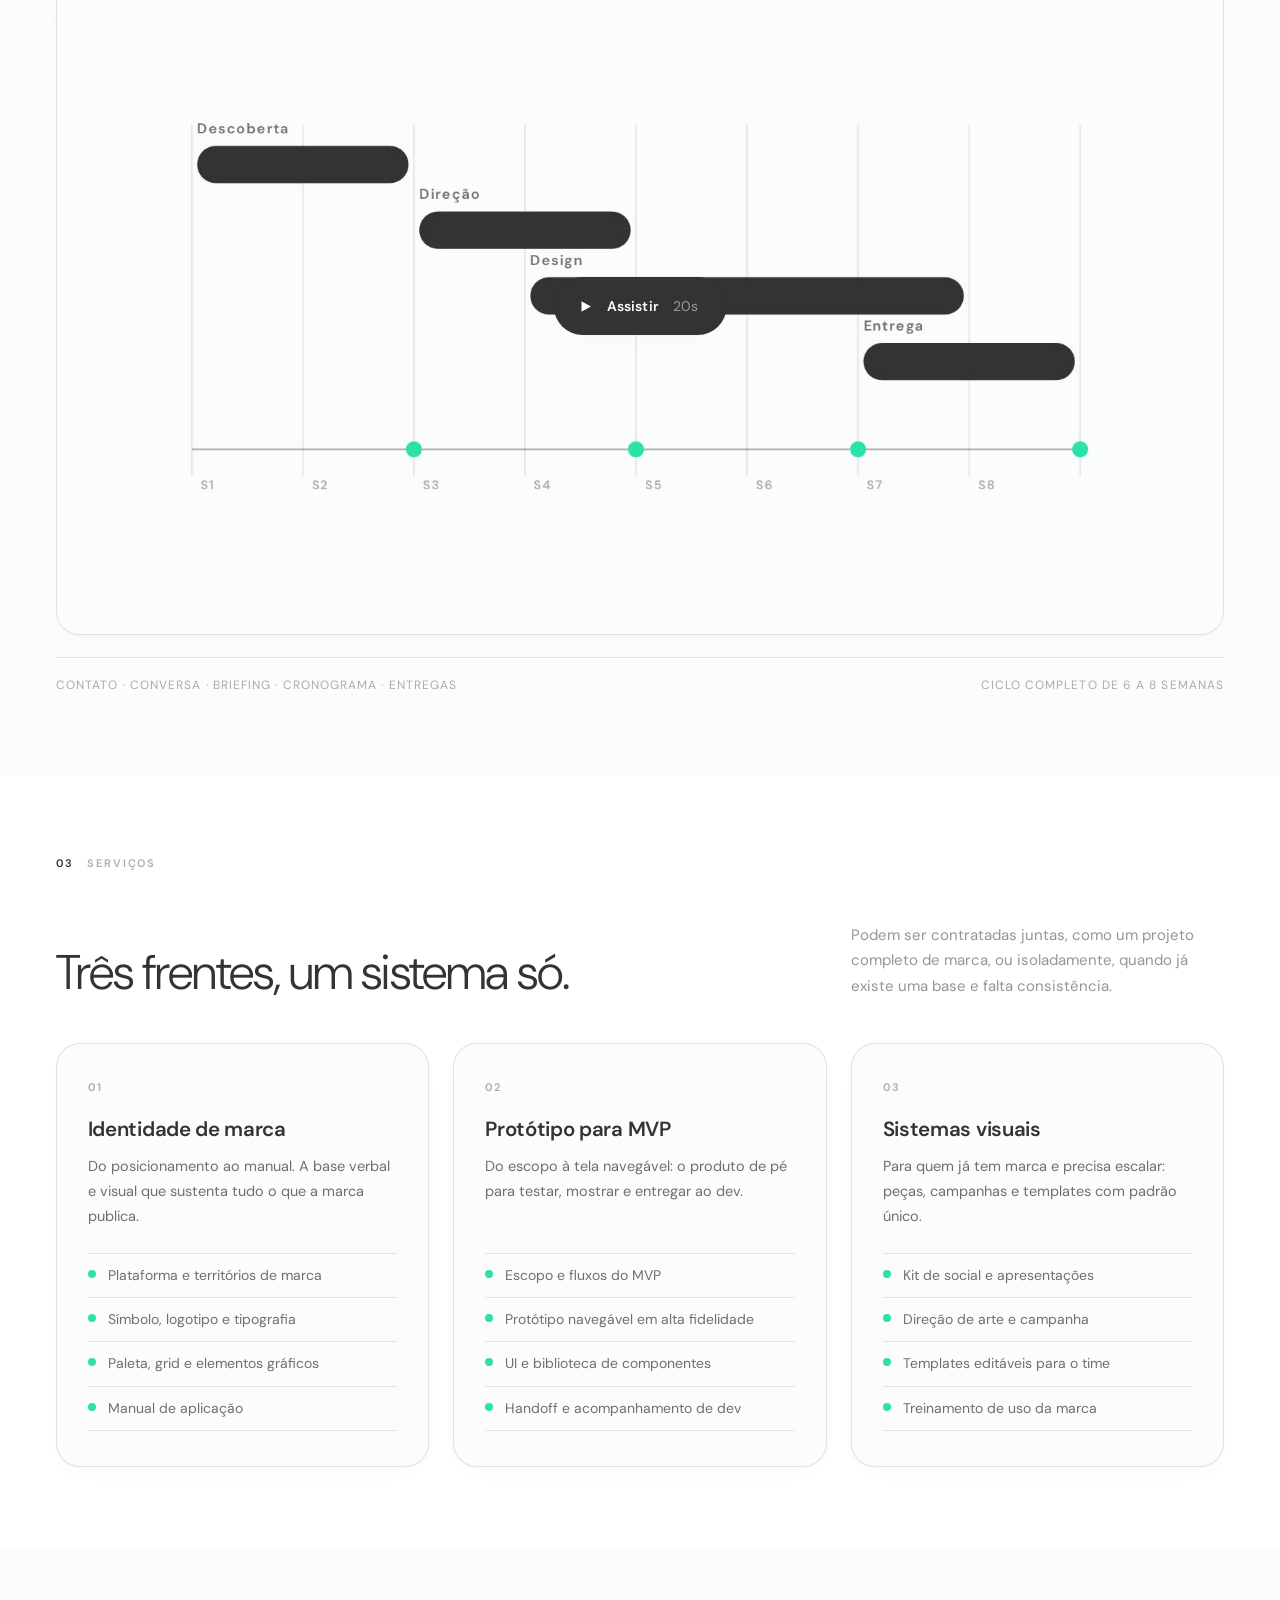
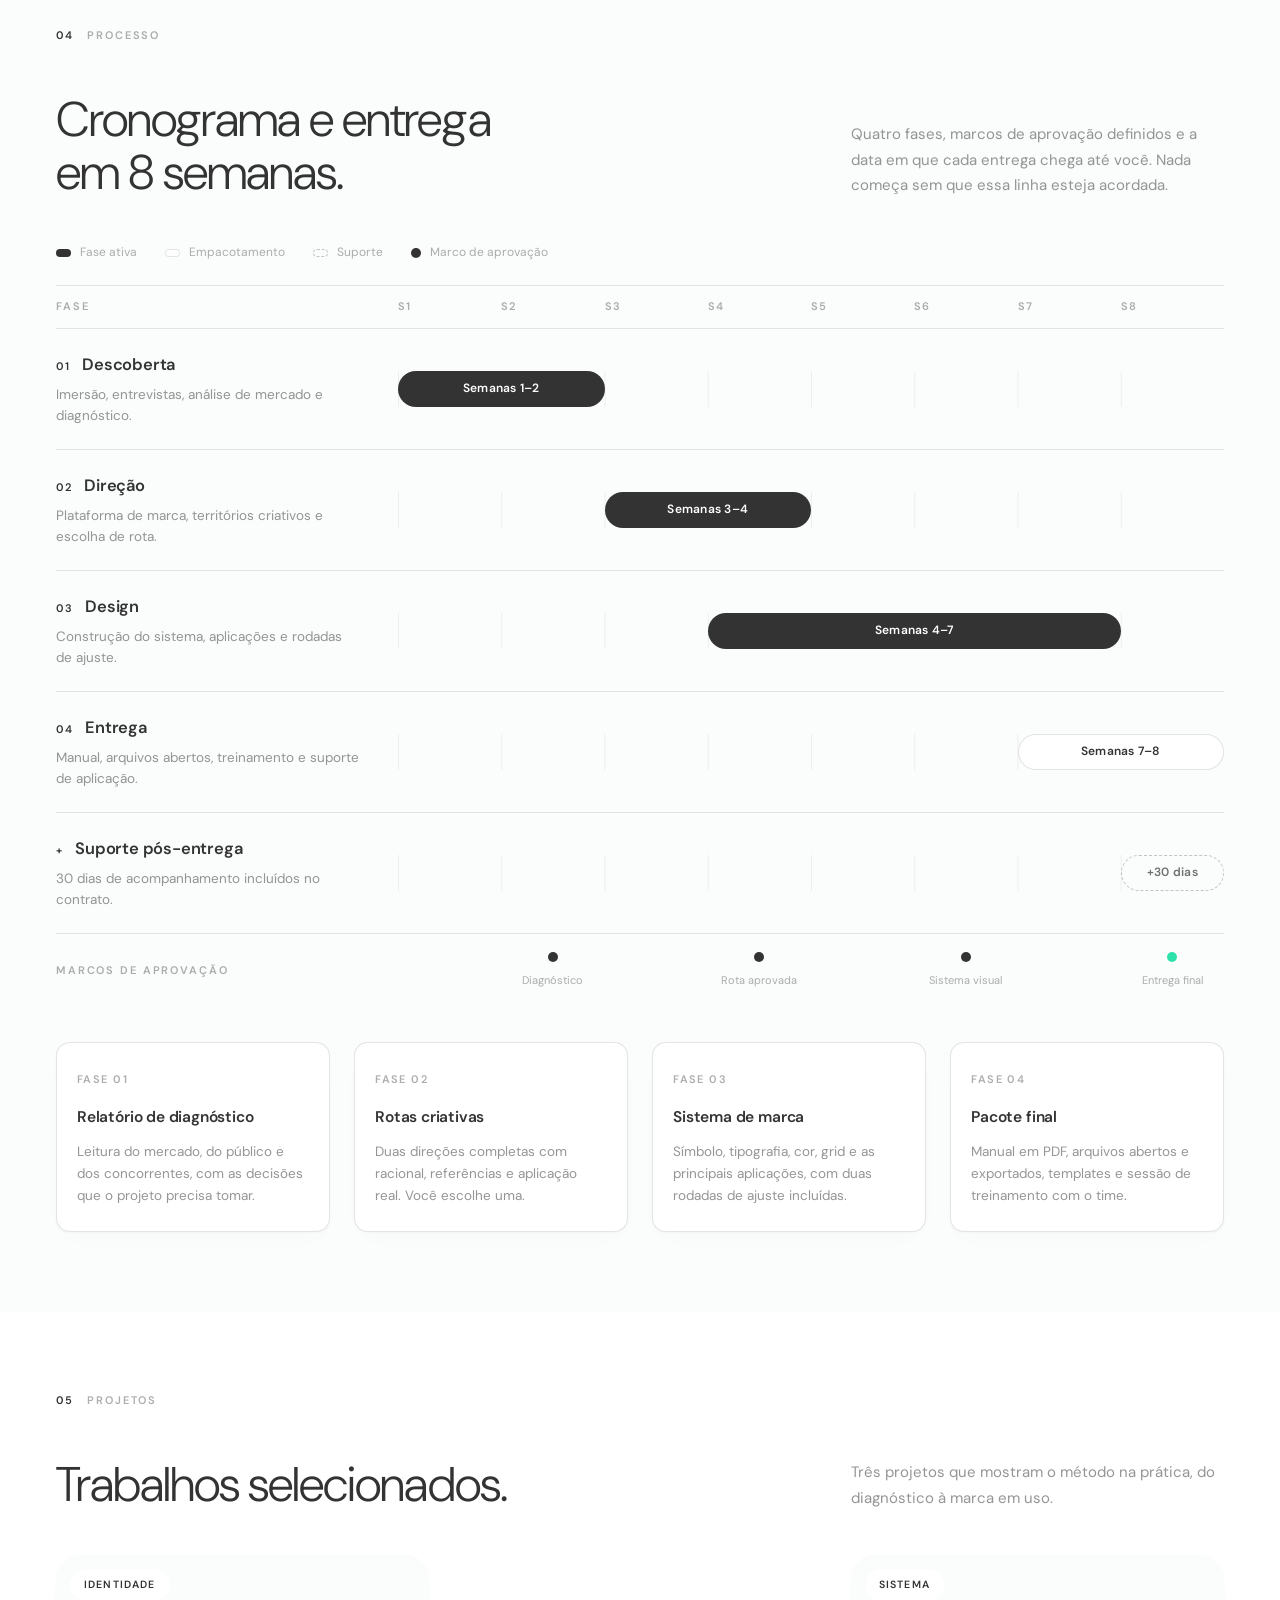
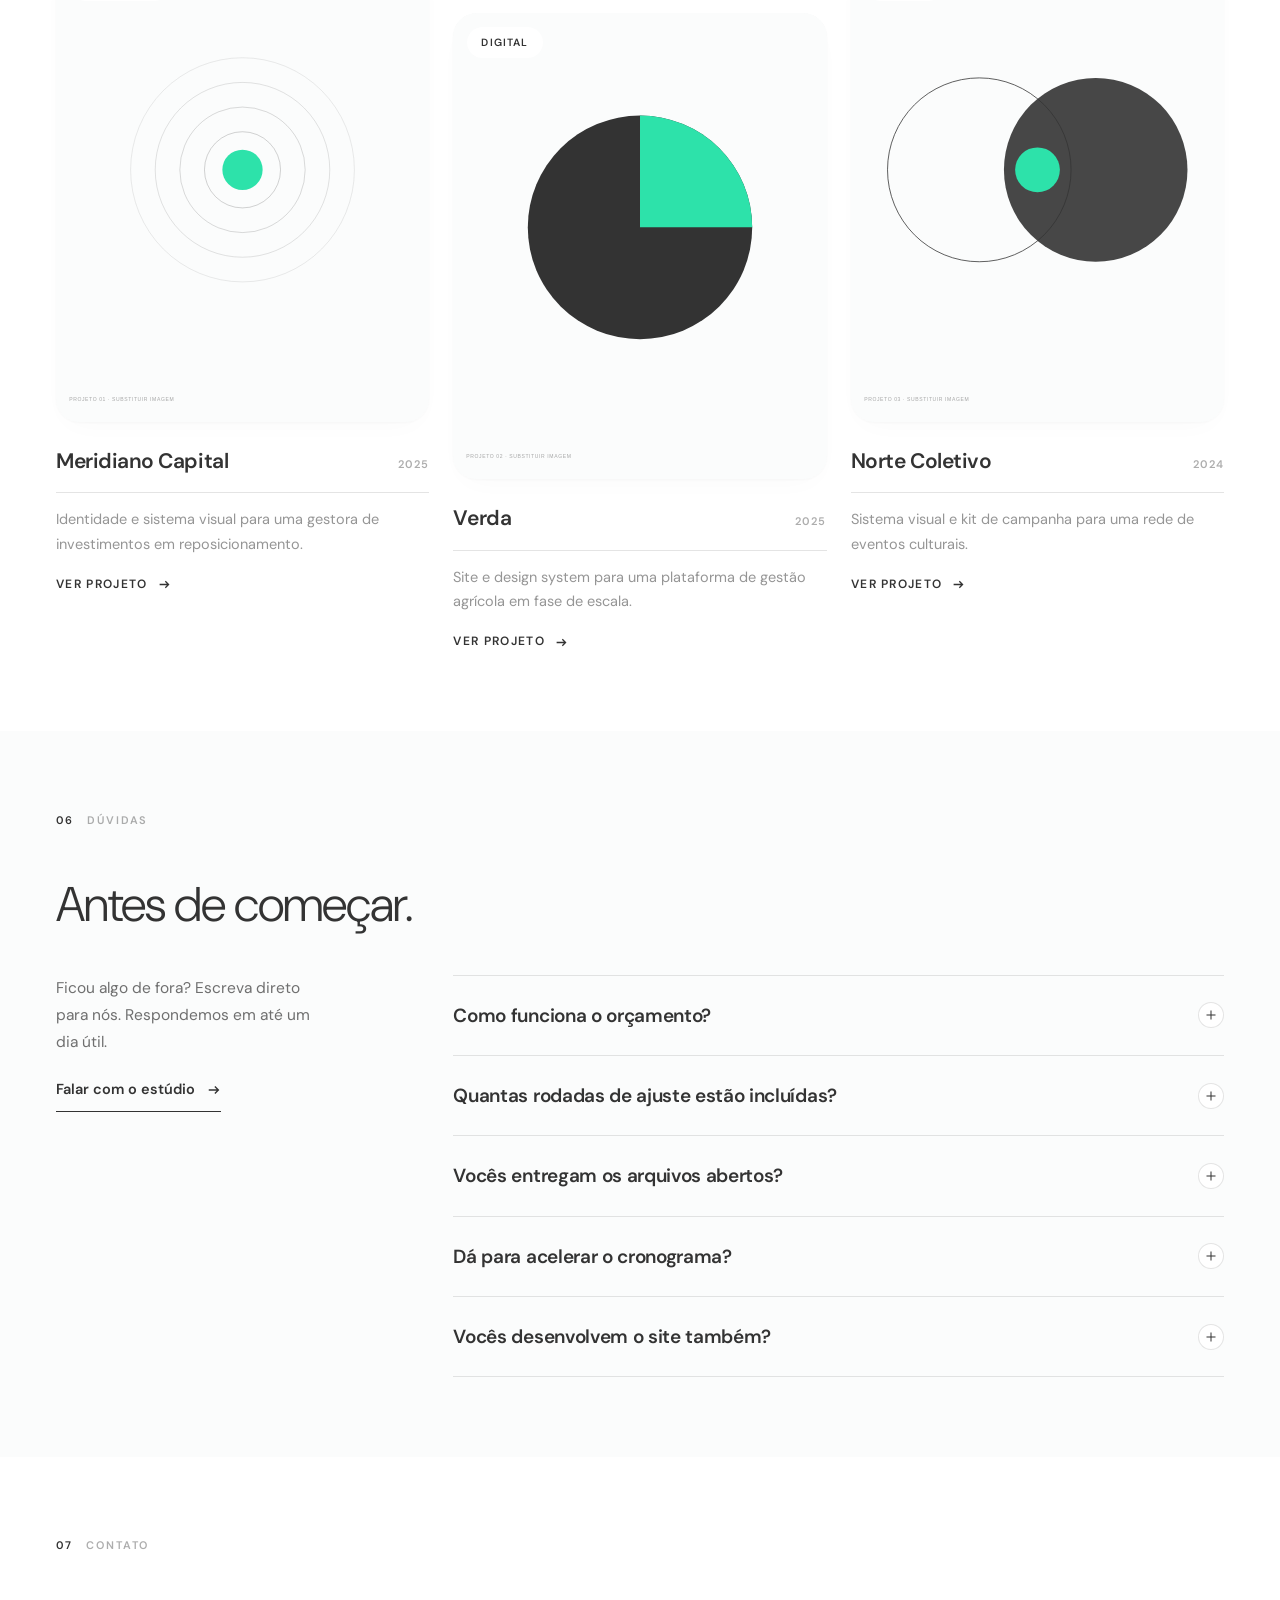
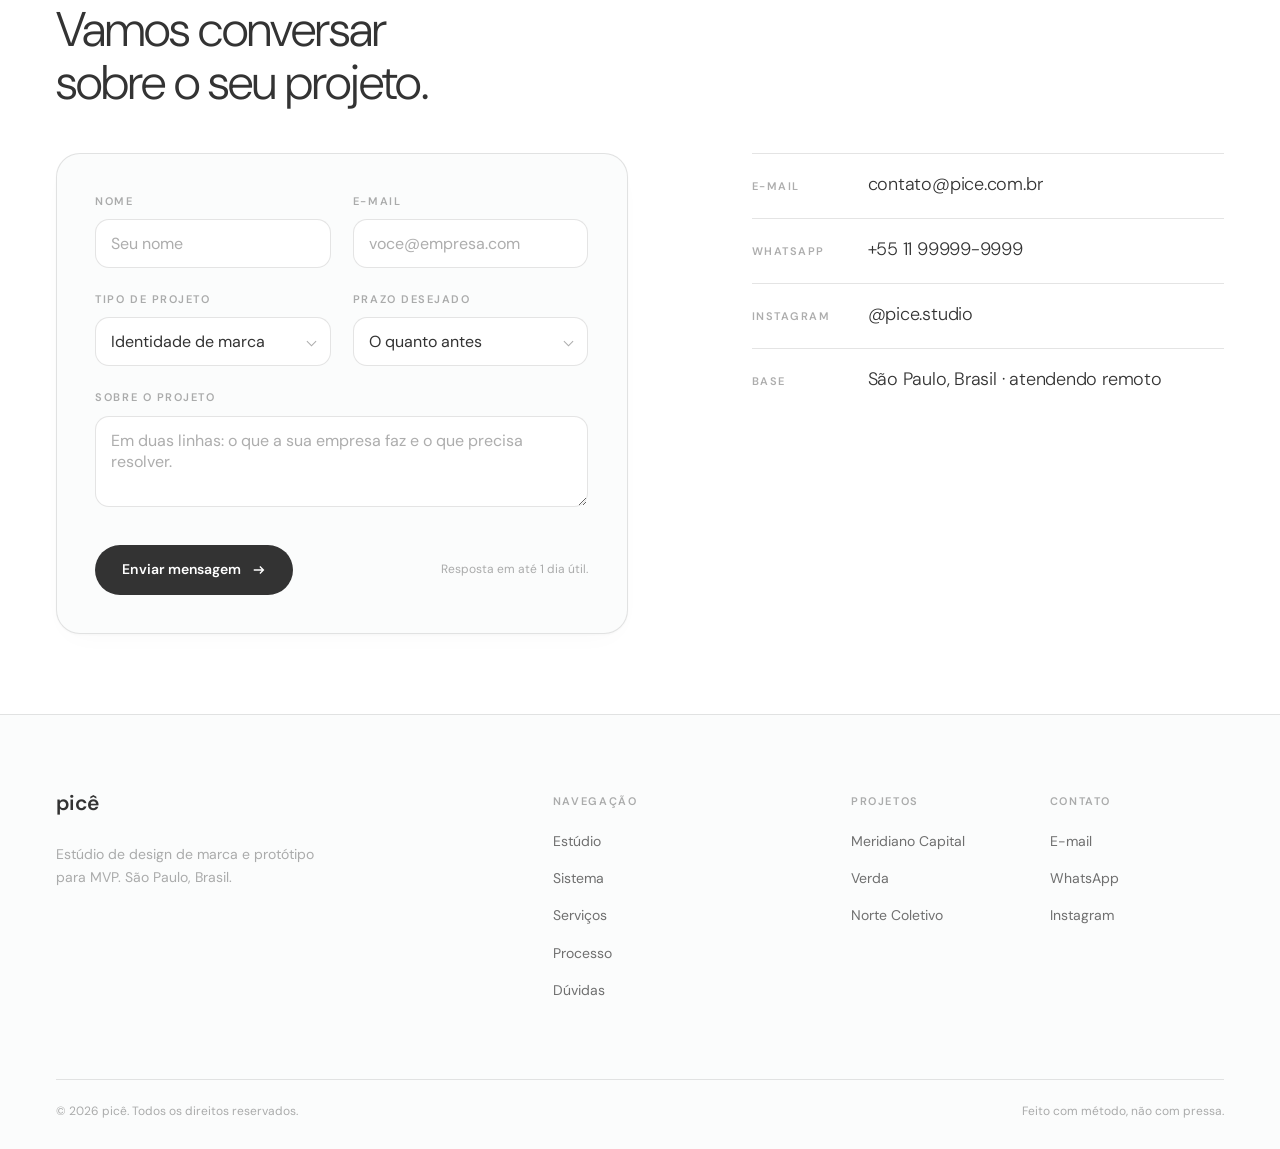
==== commit 97158a95: "Remove as guias tracejadas das margens Elas eram um elemento fixo (.guias) com duas linhas tracejada" ====
--- a/index.html
+++ b/index.html
@@ -41,8 +41,6 @@
 <body>
 
 <!-- ====================== CABEÇALHO ====================== -->
-<div class="guias" aria-hidden="true"></div>
-
 <header class="header" id="header">
   <div class="shell header__bar">
     <a class="brand" href="./">picê</a>
--- a/assets/css/style.css
+++ b/assets/css/style.css
@@ -72,24 +72,11 @@
 
 /* ---------- 3. Estrutura ---------- */
 .shell{ width:100%; max-width:var(--shell); margin-inline:auto; padding-inline:var(--gut); }
-/* As duas guias tracejadas que correm pela página inteira. Ficam na
-   margem, fora da coluna de conteúdo, e são um elemento fixo em vez de
-   uma borda por dobra: assim a linha não quebra na emenda entre uma
-   dobra e outra nem encosta na borda dos cartões. Precisa de z-index
-   acima das dobras, senão o fundo opaco de cada uma a cobre.           */
-.guias{ position:fixed; inset:0; z-index:2; pointer-events:none; }
-.guias::before,.guias::after{
-  content:''; position:absolute; top:0; bottom:0; width:0;
-  border-left:1px dashed rgba(51, 51, 51, .13);
-}
-.guias::before{ left:clamp(16px, 2.4vw, 38px); }
-.guias::after { right:clamp(16px, 2.4vw, 38px); }
 .header,.hero,.section,.footer,.p-hero{ position:relative; }
 .section{ padding-block:var(--section); }
 section[id]{ scroll-margin-top:90px; }
 /* Nenhuma dobra é escura. A alternância é só de valor, entre o chão da
-   página e o branco puro; quem dá o ritmo de verdade são os cartões e
-   os blocos de cor.                                                    */
+   página e o branco puro; quem dá o ritmo de verdade são os cartões.  */
 .s-white{ background:var(--white); }
 .s-cinza{ background:var(--cinza); }
 
@@ -635,7 +622,6 @@
   .gallery img:first-child,.gallery img:last-child{ grid-column:1 / 13; }
 }
 @media (max-width: 860px){
-  .guias{ display:none; }
   .nav{ display:none; }
   .burger{ display:flex; width:46px; height:46px; margin-right:-9px; }
   .header__cta .btn{ display:none; }
@@ -718,7 +704,7 @@
 
 /* ---------- 19. Impressão ---------- */
 @media print{
-  .header,.drawer,.burger,.form,.video__btn,.guias{ display:none !important; }
+  .header,.drawer,.burger,.form,.video__btn{ display:none !important; }
   body{ background:#fff; color:#000; }
   .s-white,.s-cinza,.hero,.footer{ background:#fff !important; }
   .hero::before,.hero::after{ display:none !important; }
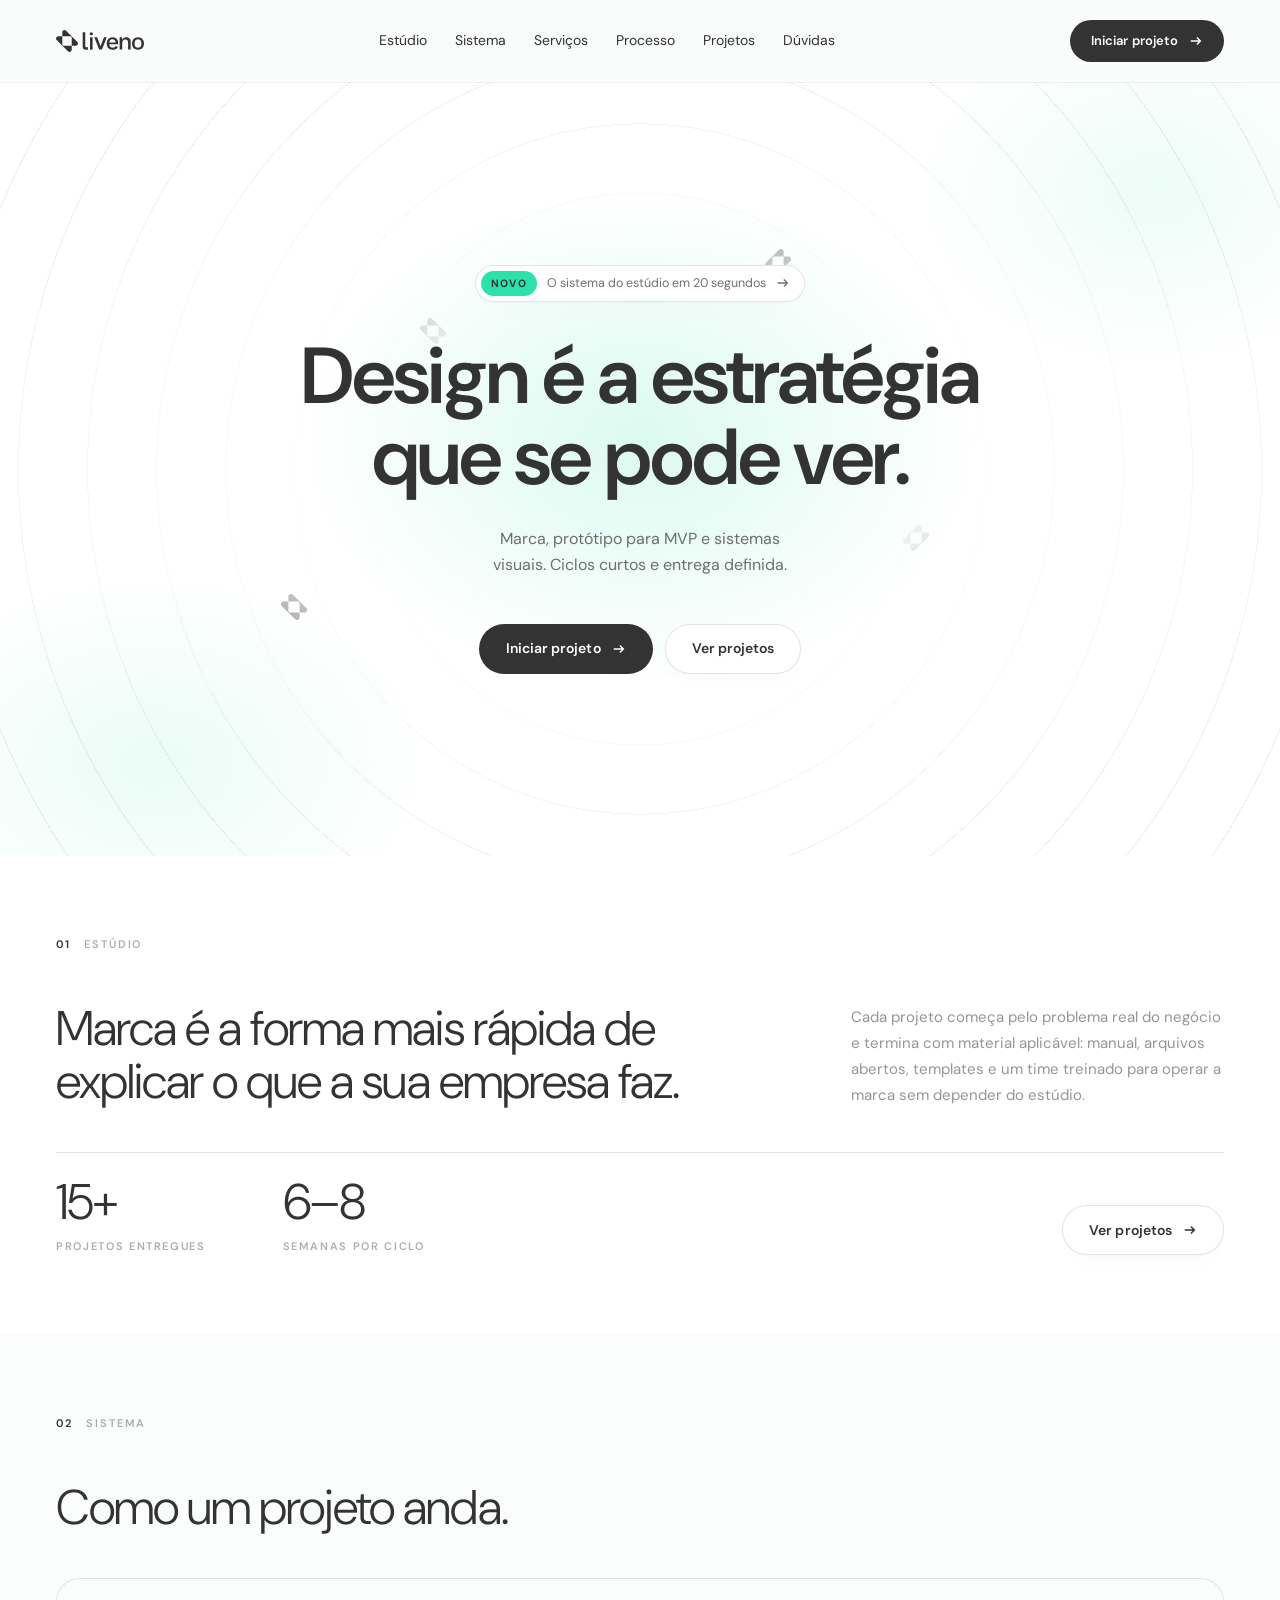
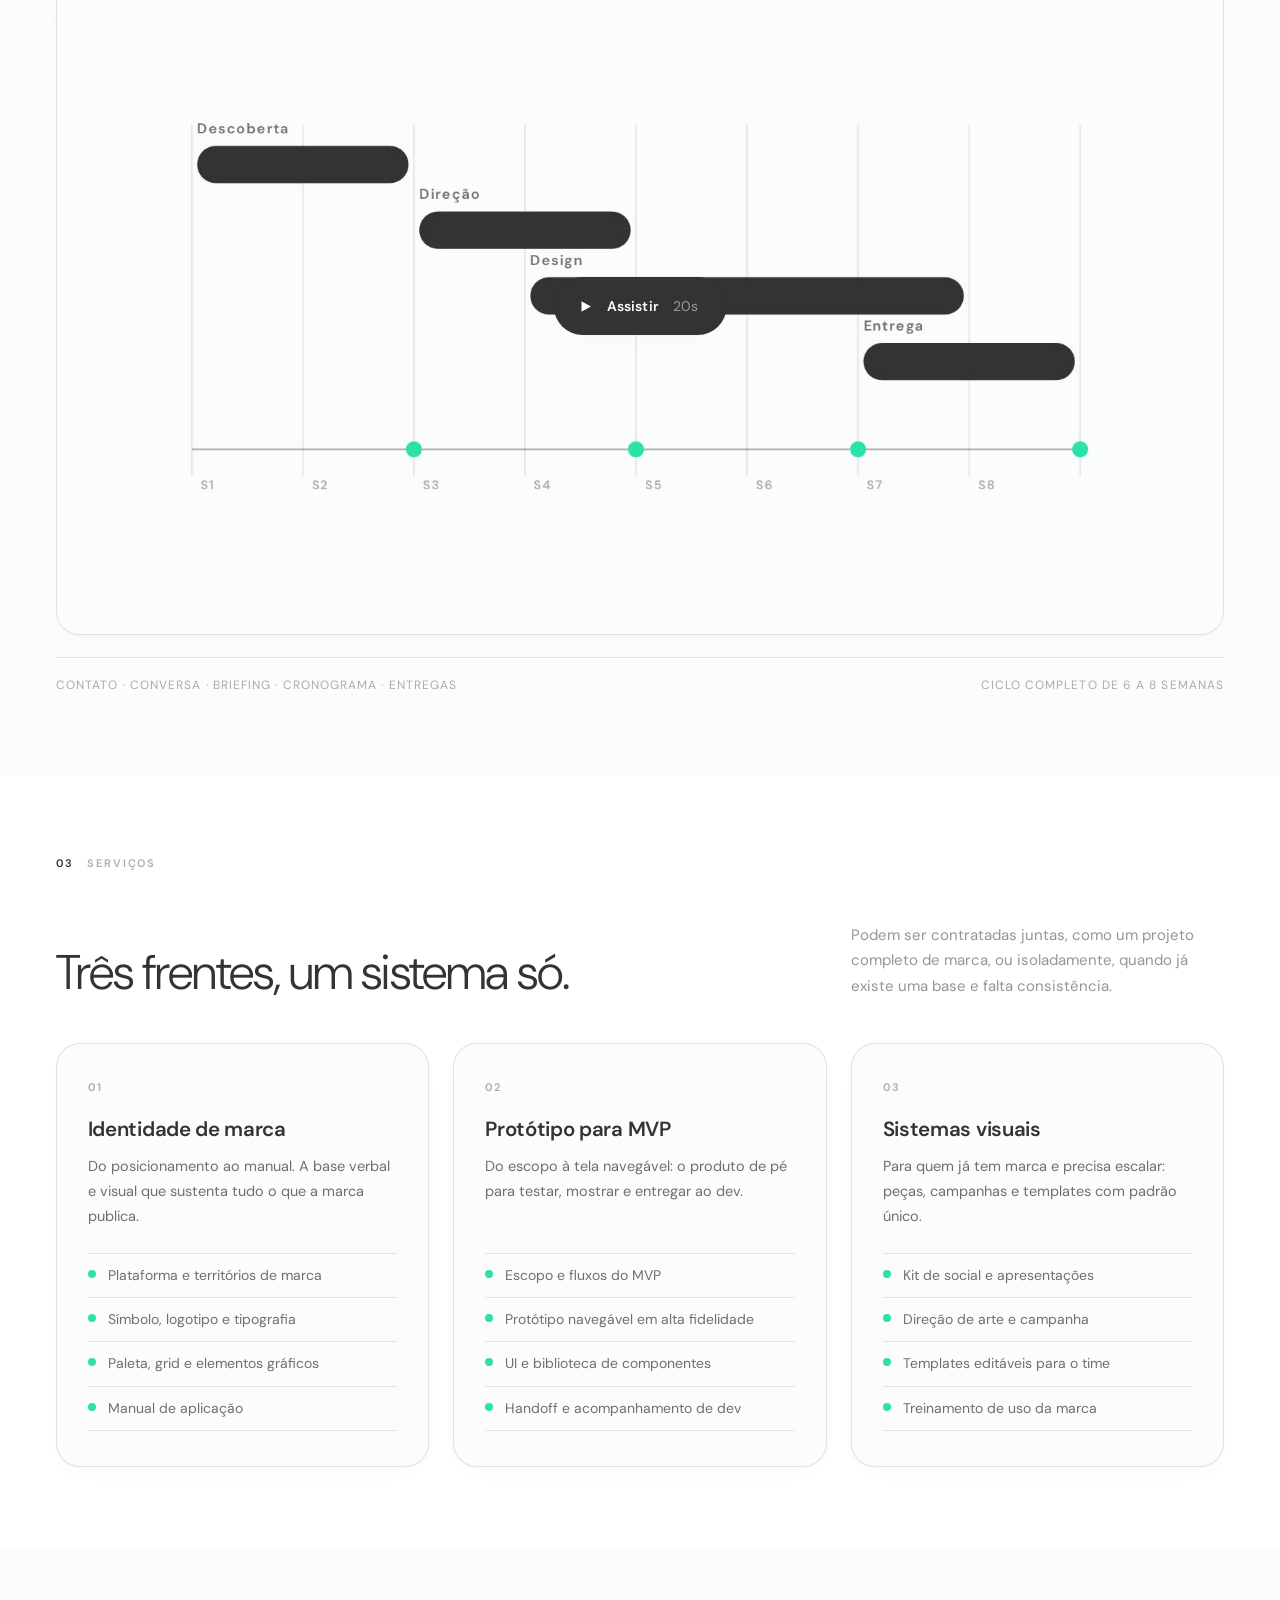
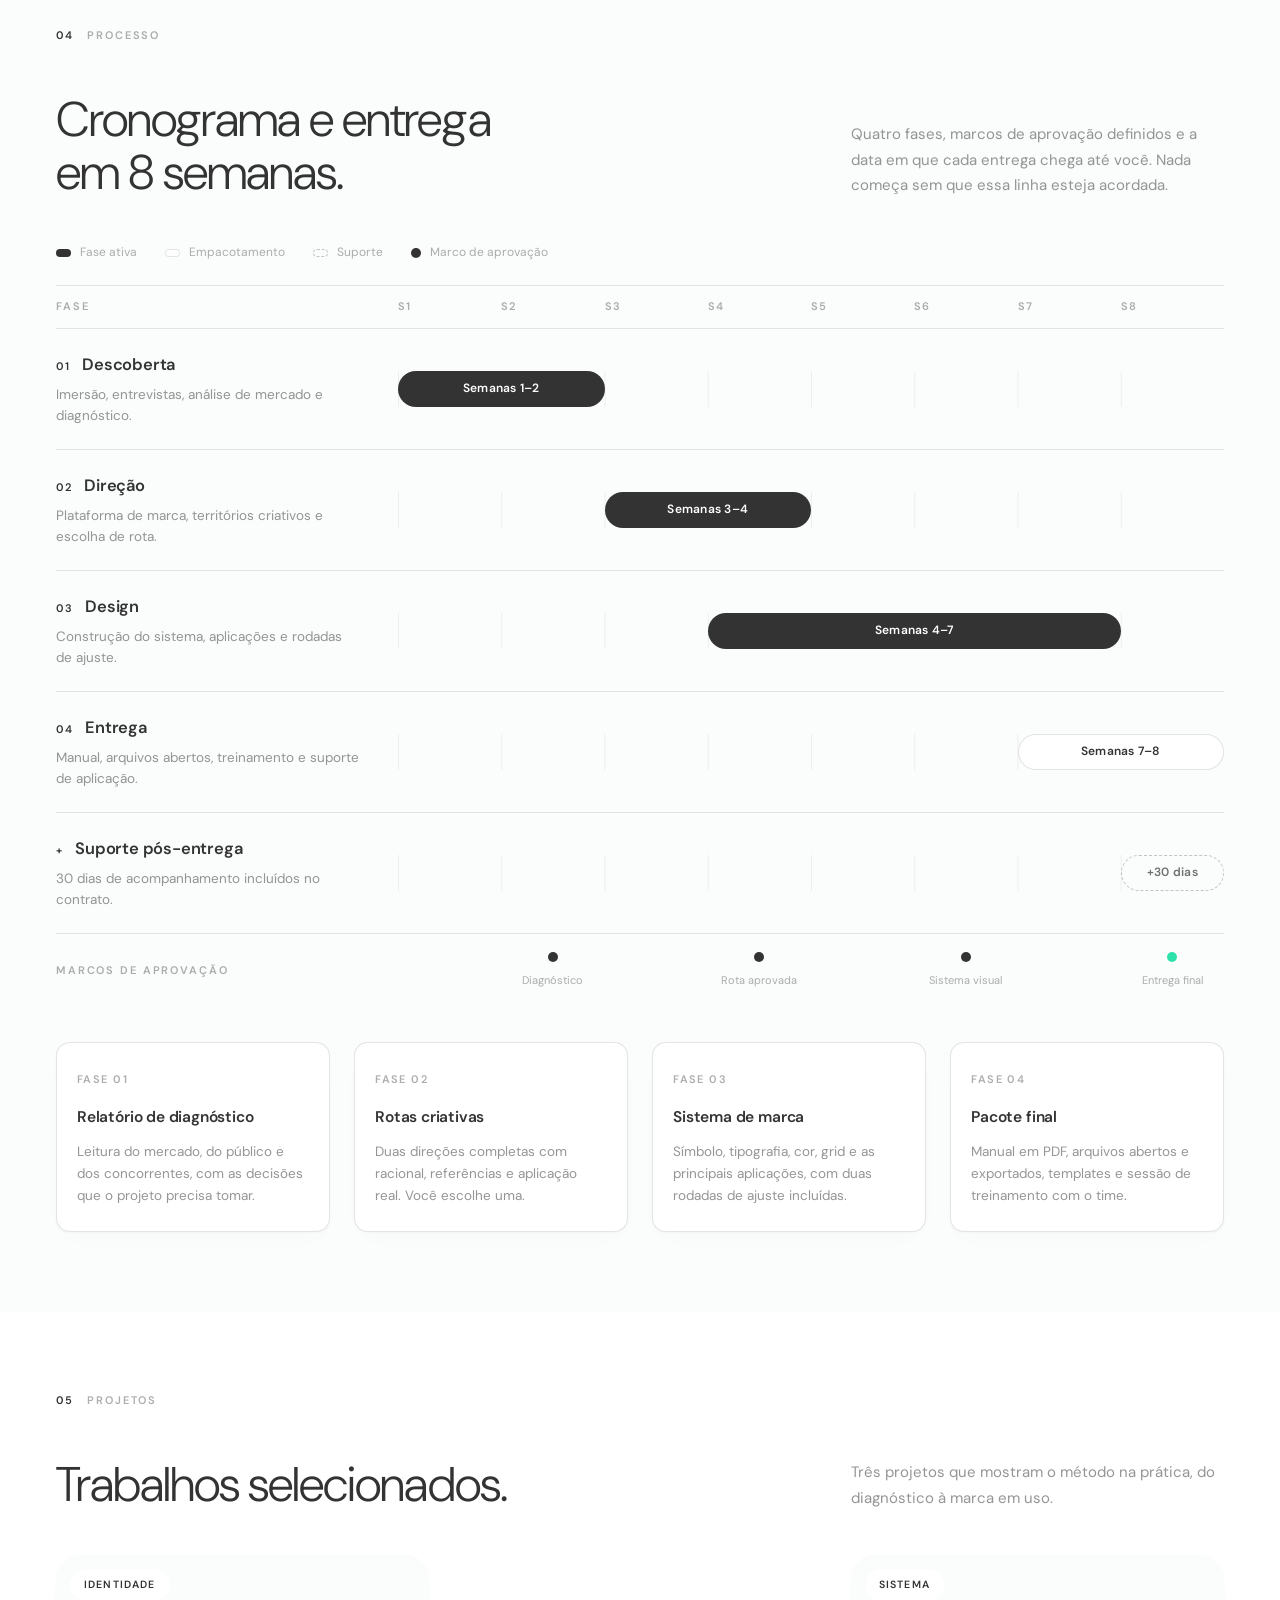
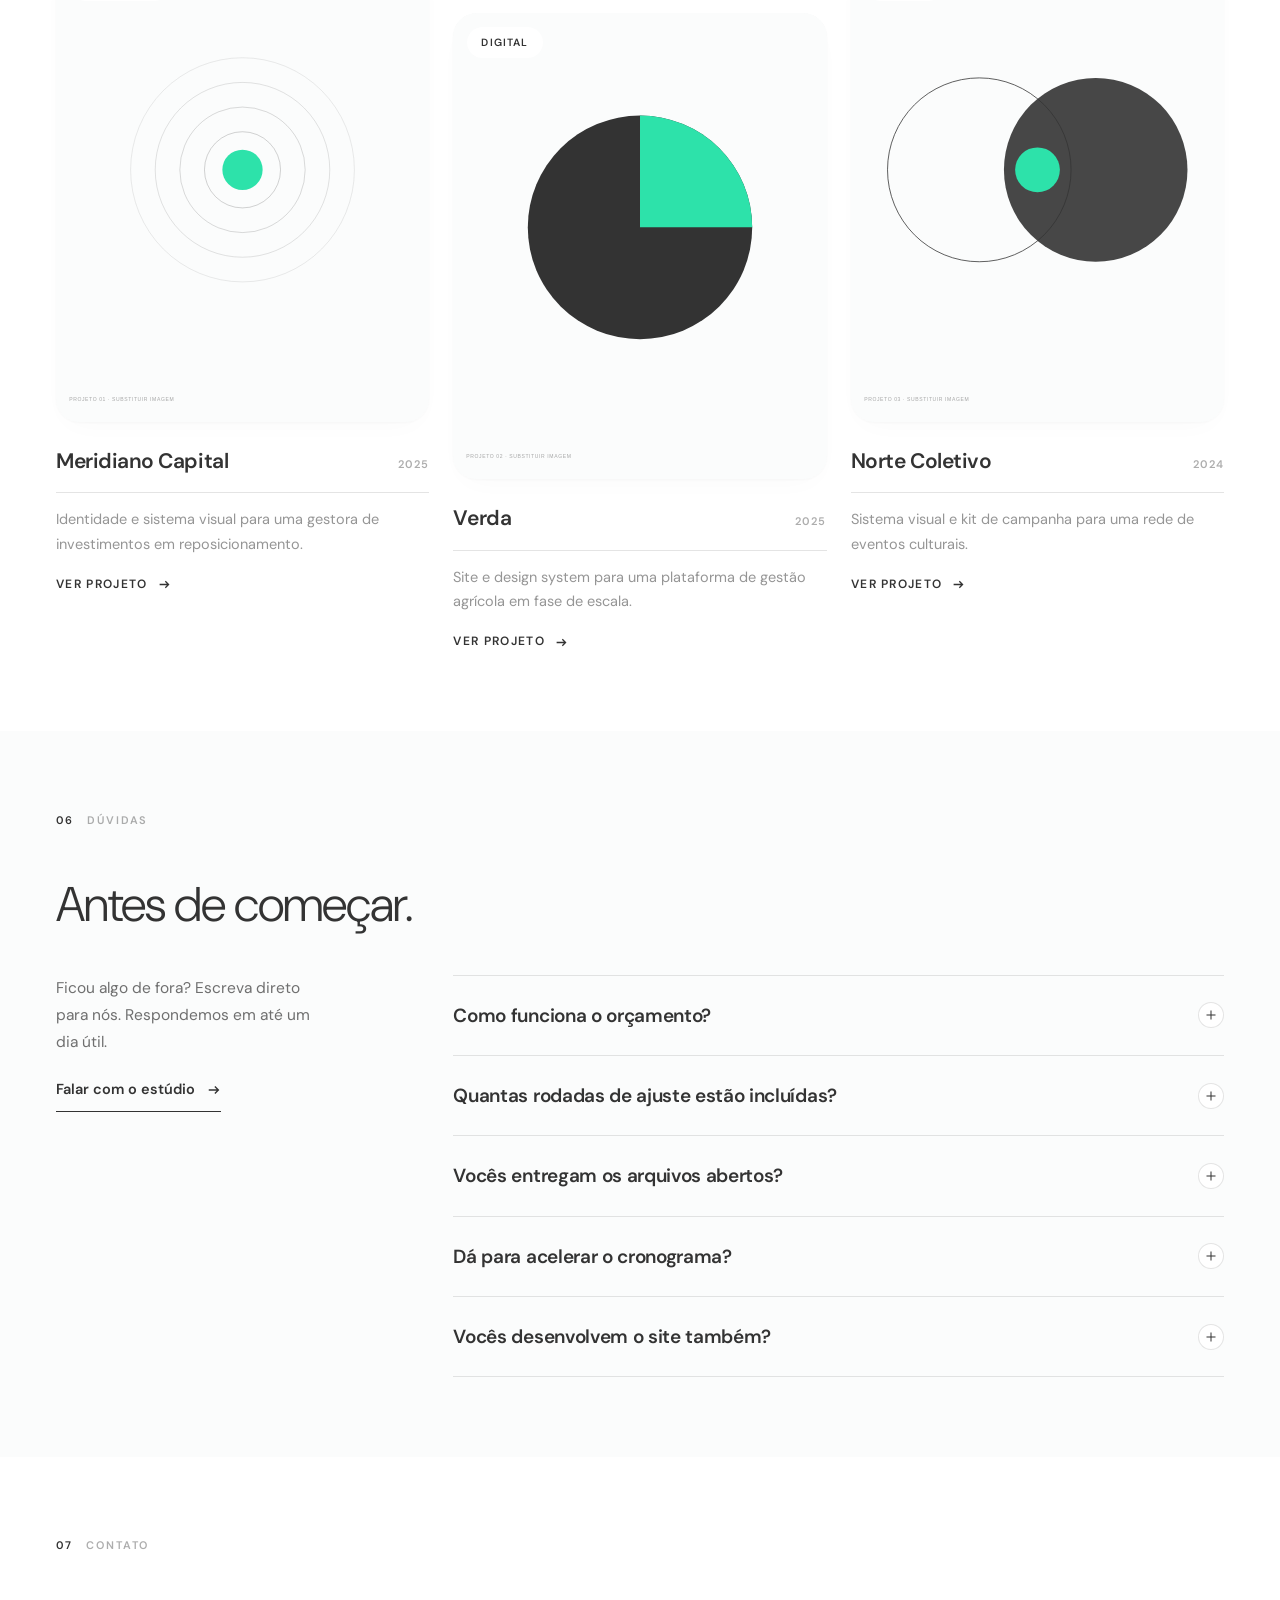
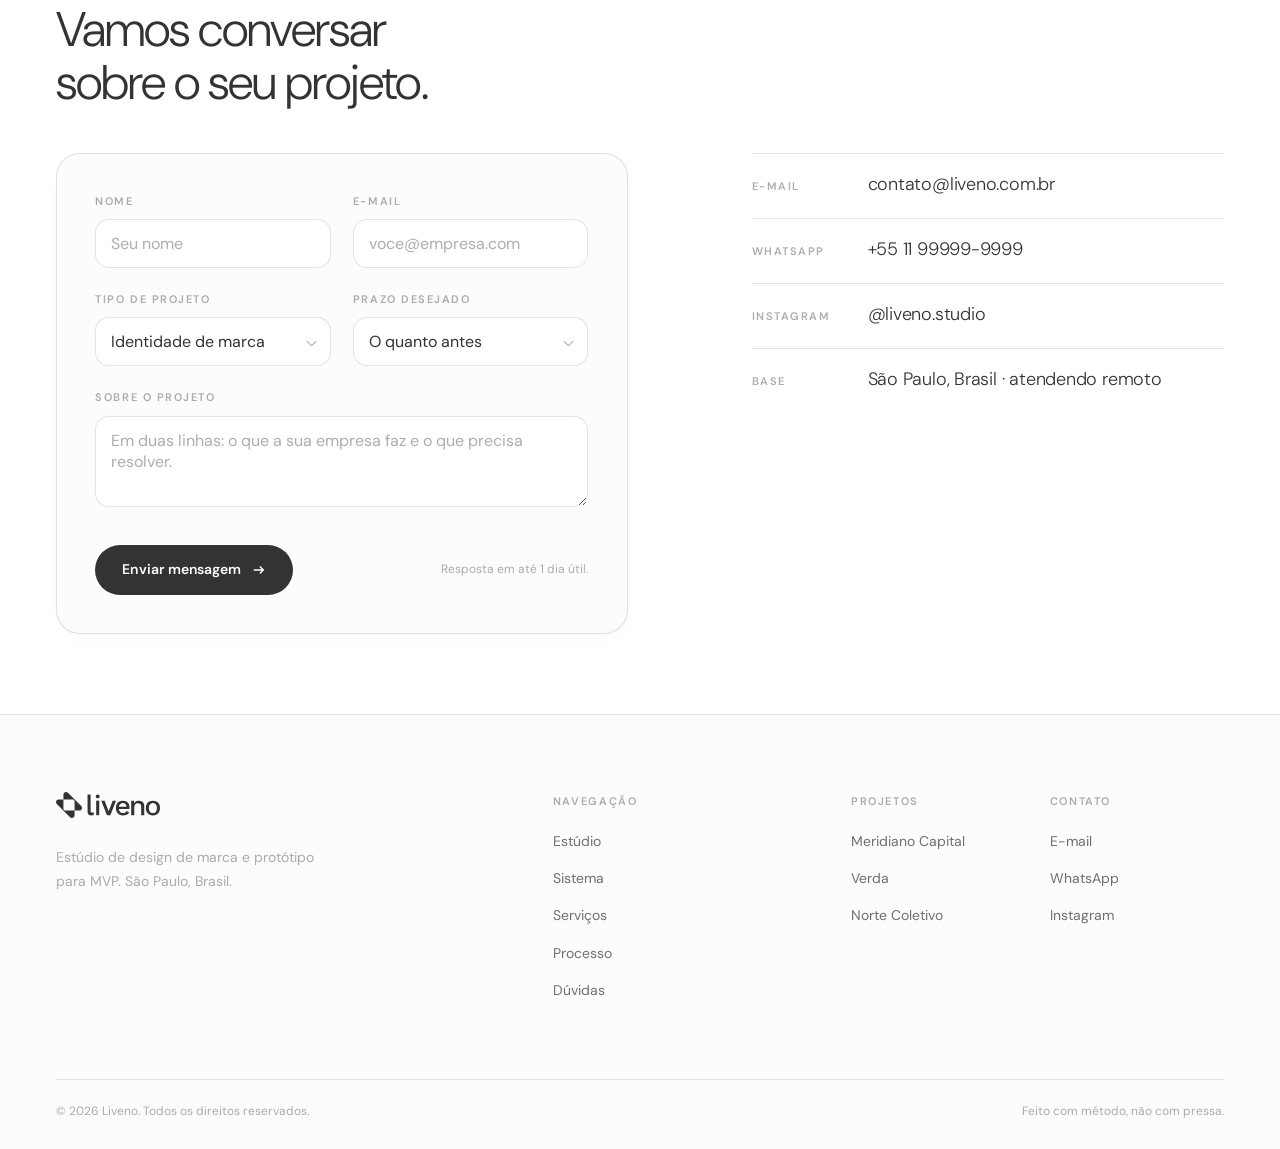
==== commit b8b4aefd: "Adota o logo da Liveno e renomeia a marca O arquivo do logo chegou pelo repositório: a marca é Liven" ====
--- a/index.html
+++ b/index.html
@@ -3,15 +3,15 @@
 <head>
 <meta charset="utf-8">
 <meta name="viewport" content="width=device-width, initial-scale=1, viewport-fit=cover">
-<title>picê · Estúdio de design de marca e protótipo para MVP</title>
-<meta name="description" content="picê é um estúdio de design de marca e protótipo para MVP. Identidade visual, produto e sistemas de marca com processo claro e prazo definido.">
-<meta name="author" content="picê">
+<title>Liveno · Estúdio de design de marca e protótipo para MVP</title>
+<meta name="description" content="Liveno é um estúdio de design de marca e protótipo para MVP. Identidade visual, produto e sistemas de marca com processo claro e prazo definido.">
+<meta name="author" content="Liveno">
 <meta name="theme-color" content="#fbfcfc">
 
 <!-- Open Graph: troque a URL quando o domínio estiver no ar -->
 <meta property="og:type" content="website">
-<meta property="og:site_name" content="picê">
-<meta property="og:title" content="picê · Estúdio de design">
+<meta property="og:site_name" content="Liveno">
+<meta property="og:title" content="Liveno · Estúdio de design">
 <meta property="og:description" content="Design é a estratégia que se pode ver.">
 <meta property="og:image" content="assets/img/cover-01.svg">
 <meta property="og:locale" content="pt_BR">
@@ -30,9 +30,9 @@
 {
   "@context":"https://schema.org",
   "@type":"ProfessionalService",
-  "name":"picê",
+  "name":"Liveno",
   "description":"Estúdio de design de marca e protótipo para MVP.",
-  "email":"contato@pice.com.br",
+  "email":"contato@liveno.com.br",
   "areaServed":"BR",
   "knowsLanguage":["pt-BR","en"]
 }
@@ -43,7 +43,9 @@
 <!-- ====================== CABEÇALHO ====================== -->
 <header class="header" id="header">
   <div class="shell header__bar">
-    <a class="brand" href="./">picê</a>
+    <a class="brand" href="./" aria-label="Liveno, página inicial">
+      <img src="assets/img/logo.svg" alt="Liveno" width="88" height="22">
+    </a>
 
     <nav class="nav" aria-label="Navegação principal">
       <a href="#estudio">Estúdio</a>
@@ -145,7 +147,7 @@
     -->
     <figure class="video reveal" data-src="assets/video/sistema.mp4"
             data-src-webm="assets/video/sistema.webm" data-poster="assets/img/sistema-poster.jpg">
-      <img class="video__poster" src="assets/img/sistema-poster.jpg" alt="Prévia do vídeo sobre o sistema de trabalho do picê"
+      <img class="video__poster" src="assets/img/sistema-poster.jpg" alt="Prévia do vídeo sobre o sistema de trabalho do Liveno"
            loading="lazy" decoding="async" width="1600" height="900">
       <button class="video__btn" type="button">
         <svg viewBox="0 0 16 16" fill="currentColor" aria-hidden="true"><path d="M4 2.5v11l10-5.5-10-5.5Z"/></svg>
@@ -411,7 +413,7 @@
         Para receber direto na caixa de entrada, veja o LEIA-ME.md.
       -->
       <div class="contact__form">
-        <form class="form reveal" data-d="1" id="form" data-to="contato@pice.com.br" novalidate>
+        <form class="form reveal" data-d="1" id="form" data-to="contato@liveno.com.br" novalidate>
           <div class="form__row">
             <div class="field">
               <label for="f-nome">Nome</label>
@@ -462,9 +464,9 @@
       <div class="contact__t">
         <ul class="contact__list reveal">
           <!-- SUBSTITUA pelos seus dados reais -->
-          <li><small>E-mail</small><a href="mailto:contato@pice.com.br">contato@pice.com.br</a></li>
+          <li><small>E-mail</small><a href="mailto:contato@liveno.com.br">contato@liveno.com.br</a></li>
           <li><small>WhatsApp</small><a href="https://wa.me/5511999999999" target="_blank" rel="noopener">+55 11 99999-9999</a></li>
-          <li><small>Instagram</small><a href="https://instagram.com/pice.studio" target="_blank" rel="noopener">@pice.studio</a></li>
+          <li><small>Instagram</small><a href="https://instagram.com/liveno.studio" target="_blank" rel="noopener">@liveno.studio</a></li>
           <li><small>Base</small><span>São Paulo, Brasil · atendendo remoto</span></li>
         </ul>
       </div>
@@ -479,7 +481,9 @@
   <div class="shell">
     <div class="g12">
       <div class="footer__brand">
-        <a class="brand" href="./">picê</a>
+        <a class="brand" href="./" aria-label="Liveno, página inicial">
+          <img src="assets/img/logo.svg" alt="Liveno" width="88" height="22">
+        </a>
         <p>Estúdio de design de marca e protótipo para MVP. São Paulo, Brasil.</p>
       </div>
 
@@ -506,15 +510,15 @@
       <div class="footer__col">
         <h5>Contato</h5>
         <ul>
-          <li><a href="mailto:contato@pice.com.br">E-mail</a></li>
+          <li><a href="mailto:contato@liveno.com.br">E-mail</a></li>
           <li><a href="https://wa.me/5511999999999" target="_blank" rel="noopener">WhatsApp</a></li>
-          <li><a href="https://instagram.com/pice.studio" target="_blank" rel="noopener">Instagram</a></li>
+          <li><a href="https://instagram.com/liveno.studio" target="_blank" rel="noopener">Instagram</a></li>
         </ul>
       </div>
     </div>
 
     <div class="footer__bot">
-      <span>&copy; <span id="ano">2026</span> picê. Todos os direitos reservados.</span>
+      <span>&copy; <span id="ano">2026</span> Liveno. Todos os direitos reservados.</span>
       <span>Feito com método, não com pressa.</span>
     </div>
   </div>
--- a/assets/css/fonts.css
+++ b/assets/css/fonts.css
@@ -1,5 +1,5 @@
 /* =========================================================
-   PICÊ — DM Sans hospedada no próprio servidor
+   LIVENO — DM Sans hospedada no próprio servidor
    Arquivo variável (pesos 300 a 700 num único download, mais
    o eixo óptico), subconjuntos latin e latin-ext, que cobrem
    o português inteiro.
--- a/assets/css/style.css
+++ b/assets/css/style.css
@@ -1,5 +1,5 @@
 /* =========================================================
-   PICÊ
+   LIVENO
    Sistema visual: grade de 12 colunas, tipografia DM Sans e
    uma base preto e branco. A única cor é um verde-menta, e
    ele nunca é texto: só preenchimento, sempre com preto por
@@ -149,11 +149,10 @@
   box-shadow:0 1px 0 var(--line), 0 8px 28px rgba(51,51,51,.03);
 }
 
-.brand{
-  display:inline-flex; align-items:baseline; flex:none;
-  font-size:21px; font-weight:600; letter-spacing:-.026em; line-height:1;
-  color:inherit;
-}
+/* a marca é o lockup em SVG, não mais texto: a altura manda e a largura
+   acompanha, para a proporção do arquivo nunca ser forçada */
+.brand{ display:inline-flex; align-items:center; flex:none; }
+.brand img{ display:block; height:22px; width:auto; }
 
 .nav{ display:flex; align-items:center; gap:clamp(16px, 2.2vw, 32px); }
 .nav a{
@@ -226,12 +225,18 @@
    também o texto.                                                       */
 .hero::before{
   content:''; position:absolute; inset:0; z-index:1; pointer-events:none;
-  --p1:radial-gradient(circle, var(--verde) 0 6px, transparent 6px);
-  --p2:radial-gradient(circle, var(--ink)   0 4px, transparent 4px);
+  /* os quatro marcos sobre os anéis são o próprio símbolo da marca, em
+     miniatura: dois no verde e dois no preto, em duas orientações. Cada um
+     vem centrado numa tela de 100x100, para o `background-position` em
+     porcentagem pousar o centro dele exatamente sobre o anel.            */
+  --m1:url("data:image/svg+xml,<svg xmlns=%22http://www.w3.org/2000/svg%22 viewBox=%220 0 100 100%22 fill=%22%25232de2aa%22><g transform=%22rotate%280 50 50%29%22><g transform=%22translate%2840.500 40.500%29 scale%280.10445%29%22><path d=%22M64.98%2C129.94h64.96v33.6c0%2C10.13-8.21%2C18.37-18.37%2C18.37-4.88%2C0-9.55-1.95-12.99-5.38L5.38%2C83.35c-3.44-3.46-5.38-8.14-5.38-13.01s2.07-9.65%2C5.38-12.99c3.33-3.33%2C7.93-5.38%2C13.01-5.38h33.58v64.98c0%2C7.18%2C5.84%2C12.99%2C13.01%2C12.99Z%22/><path d=%22M181.91%2C111.57c0%2C10.13-8.21%2C18.37-18.37%2C18.37h-33.6v-64.98c0-7.18-5.81-12.99-12.99-12.99H51.97V18.37c0-10.13%2C8.24-18.37%2C18.39-18.37%2C4.88%2C0%2C9.55%2C1.95%2C12.99%2C5.38l93.18%2C93.18c3.46%2C3.46%2C5.38%2C8.14%2C5.38%2C13.01Z%22/></g></g></svg>");
+  --m2:url("data:image/svg+xml,<svg xmlns=%22http://www.w3.org/2000/svg%22 viewBox=%220 0 100 100%22 fill=%22%2523333333%22><g transform=%22rotate%2890 50 50%29%22><g transform=%22translate%2840.500 40.500%29 scale%280.10445%29%22><path d=%22M64.98%2C129.94h64.96v33.6c0%2C10.13-8.21%2C18.37-18.37%2C18.37-4.88%2C0-9.55-1.95-12.99-5.38L5.38%2C83.35c-3.44-3.46-5.38-8.14-5.38-13.01s2.07-9.65%2C5.38-12.99c3.33-3.33%2C7.93-5.38%2C13.01-5.38h33.58v64.98c0%2C7.18%2C5.84%2C12.99%2C13.01%2C12.99Z%22/><path d=%22M181.91%2C111.57c0%2C10.13-8.21%2C18.37-18.37%2C18.37h-33.6v-64.98c0-7.18-5.81-12.99-12.99-12.99H51.97V18.37c0-10.13%2C8.24-18.37%2C18.39-18.37%2C4.88%2C0%2C9.55%2C1.95%2C12.99%2C5.38l93.18%2C93.18c3.46%2C3.46%2C5.38%2C8.14%2C5.38%2C13.01Z%22/></g></g></svg>");
+  --m3:url("data:image/svg+xml,<svg xmlns=%22http://www.w3.org/2000/svg%22 viewBox=%220 0 100 100%22 fill=%22%25232de2aa%22><g transform=%22rotate%2890 50 50%29%22><g transform=%22translate%2840.500 40.500%29 scale%280.10445%29%22><path d=%22M64.98%2C129.94h64.96v33.6c0%2C10.13-8.21%2C18.37-18.37%2C18.37-4.88%2C0-9.55-1.95-12.99-5.38L5.38%2C83.35c-3.44-3.46-5.38-8.14-5.38-13.01s2.07-9.65%2C5.38-12.99c3.33-3.33%2C7.93-5.38%2C13.01-5.38h33.58v64.98c0%2C7.18%2C5.84%2C12.99%2C13.01%2C12.99Z%22/><path d=%22M181.91%2C111.57c0%2C10.13-8.21%2C18.37-18.37%2C18.37h-33.6v-64.98c0-7.18-5.81-12.99-12.99-12.99H51.97V18.37c0-10.13%2C8.24-18.37%2C18.39-18.37%2C4.88%2C0%2C9.55%2C1.95%2C12.99%2C5.38l93.18%2C93.18c3.46%2C3.46%2C5.38%2C8.14%2C5.38%2C13.01Z%22/></g></g></svg>");
+  --m4:url("data:image/svg+xml,<svg xmlns=%22http://www.w3.org/2000/svg%22 viewBox=%220 0 100 100%22 fill=%22%2523333333%22><g transform=%22rotate%280 50 50%29%22><g transform=%22translate%2840.500 40.500%29 scale%280.10445%29%22><path d=%22M64.98%2C129.94h64.96v33.6c0%2C10.13-8.21%2C18.37-18.37%2C18.37-4.88%2C0-9.55-1.95-12.99-5.38L5.38%2C83.35c-3.44-3.46-5.38-8.14-5.38-13.01s2.07-9.65%2C5.38-12.99c3.33-3.33%2C7.93-5.38%2C13.01-5.38h33.58v64.98c0%2C7.18%2C5.84%2C12.99%2C13.01%2C12.99Z%22/><path d=%22M181.91%2C111.57c0%2C10.13-8.21%2C18.37-18.37%2C18.37h-33.6v-64.98c0-7.18-5.81-12.99-12.99-12.99H51.97V18.37c0-10.13%2C8.24-18.37%2C18.39-18.37%2C4.88%2C0%2C9.55%2C1.95%2C12.99%2C5.38l93.18%2C93.18c3.46%2C3.46%2C5.38%2C8.14%2C5.38%2C13.01Z%22/></g></g></svg>");
   background-image:
     repeating-radial-gradient(circle at 50% 50%,
       transparent 0 calc(var(--passo) - 1px), var(--anel) calc(var(--passo) - 1px) var(--passo)),
-    var(--p1), var(--p2), var(--p1), var(--p2);
+    var(--m1), var(--m2), var(--m3), var(--m4);
   background-repeat:no-repeat, no-repeat, no-repeat, no-repeat, no-repeat;
   background-size:
     100% 100%,
@@ -523,7 +528,7 @@
 .footer{ background:var(--cinza); color:var(--ink); border-top:1px solid var(--line);
   padding-block:clamp(52px, 6vw, 80px) calc(28px + env(safe-area-inset-bottom)); }
 .footer__brand{ grid-column:1 / 5; }
-.footer__brand .brand{ height:30px; }
+.footer__brand .brand img{ height:26px; }
 .footer__brand p{ margin-top:20px; max-width:26ch; font-size:14px; line-height:1.7; color:var(--ink-35); }
 .footer__col{ grid-column:span 3; }
 .footer__col:nth-of-type(2){ grid-column:6 / 9; }
